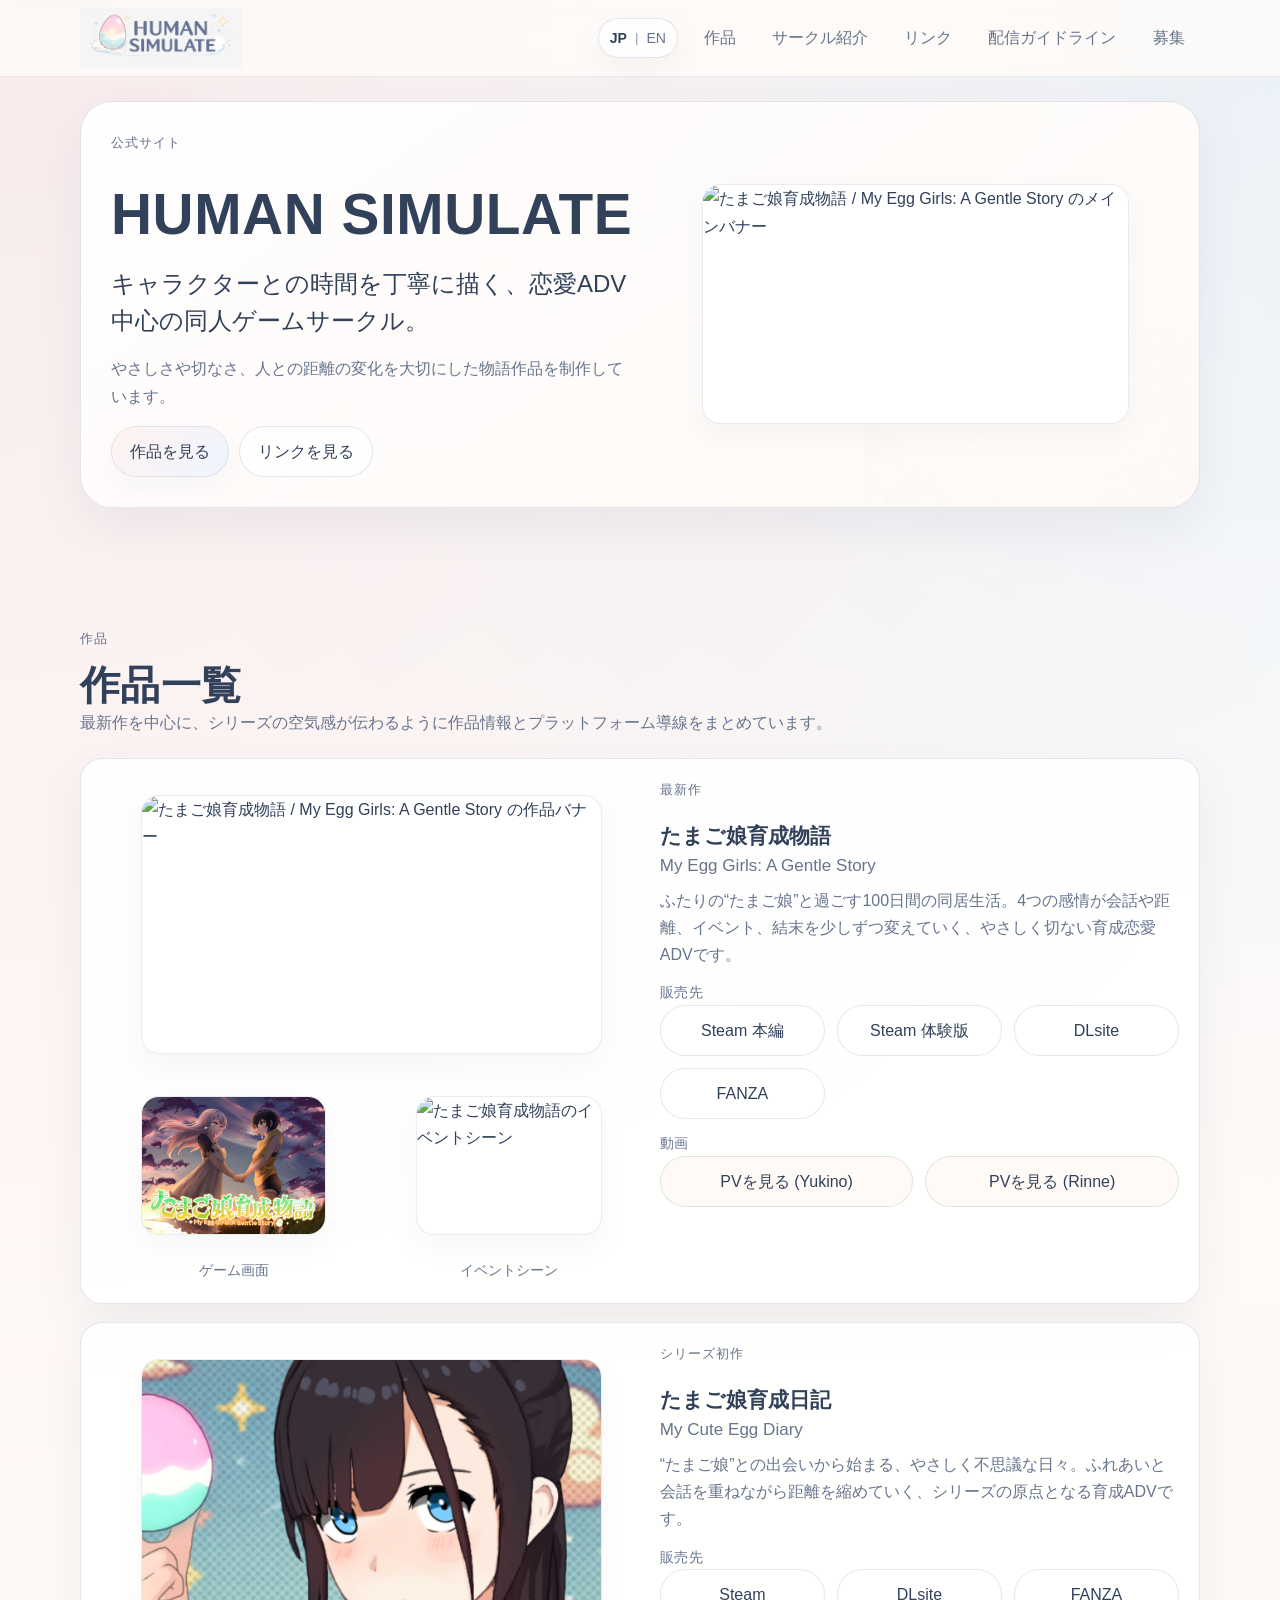
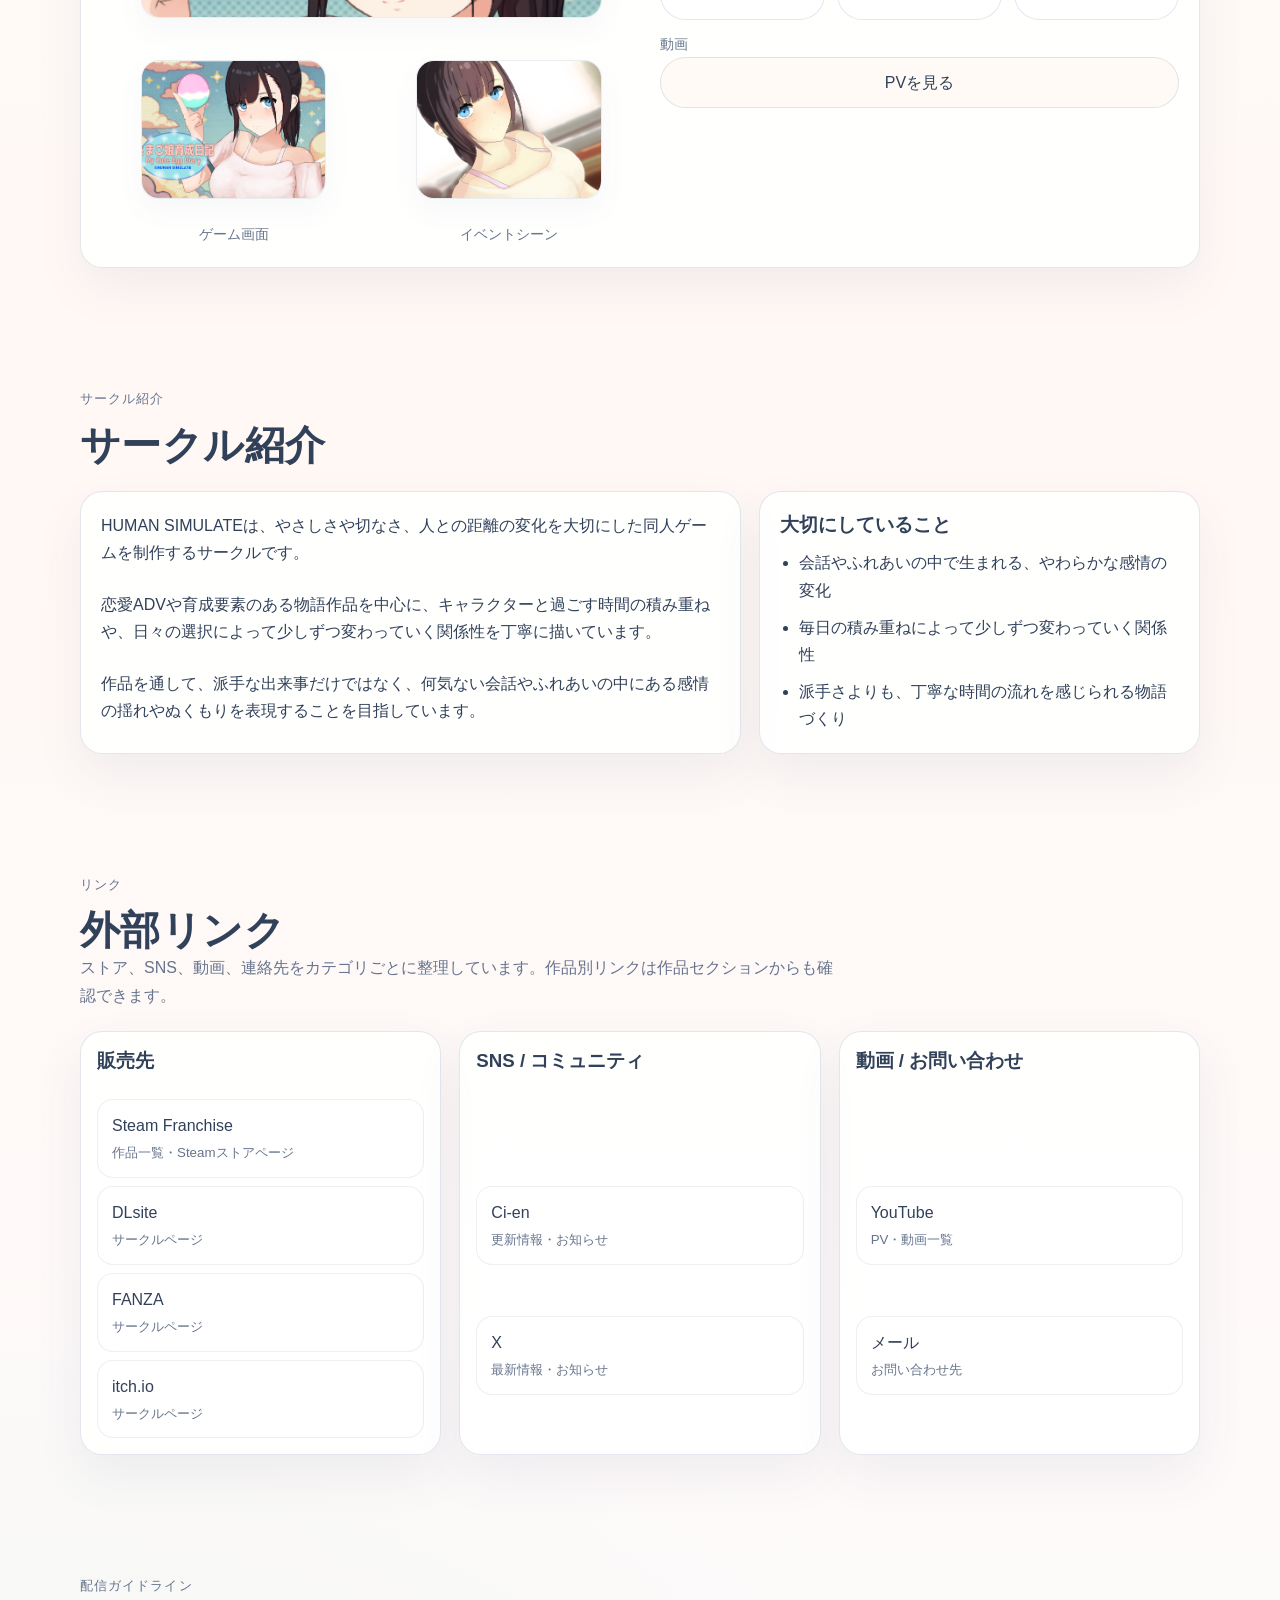
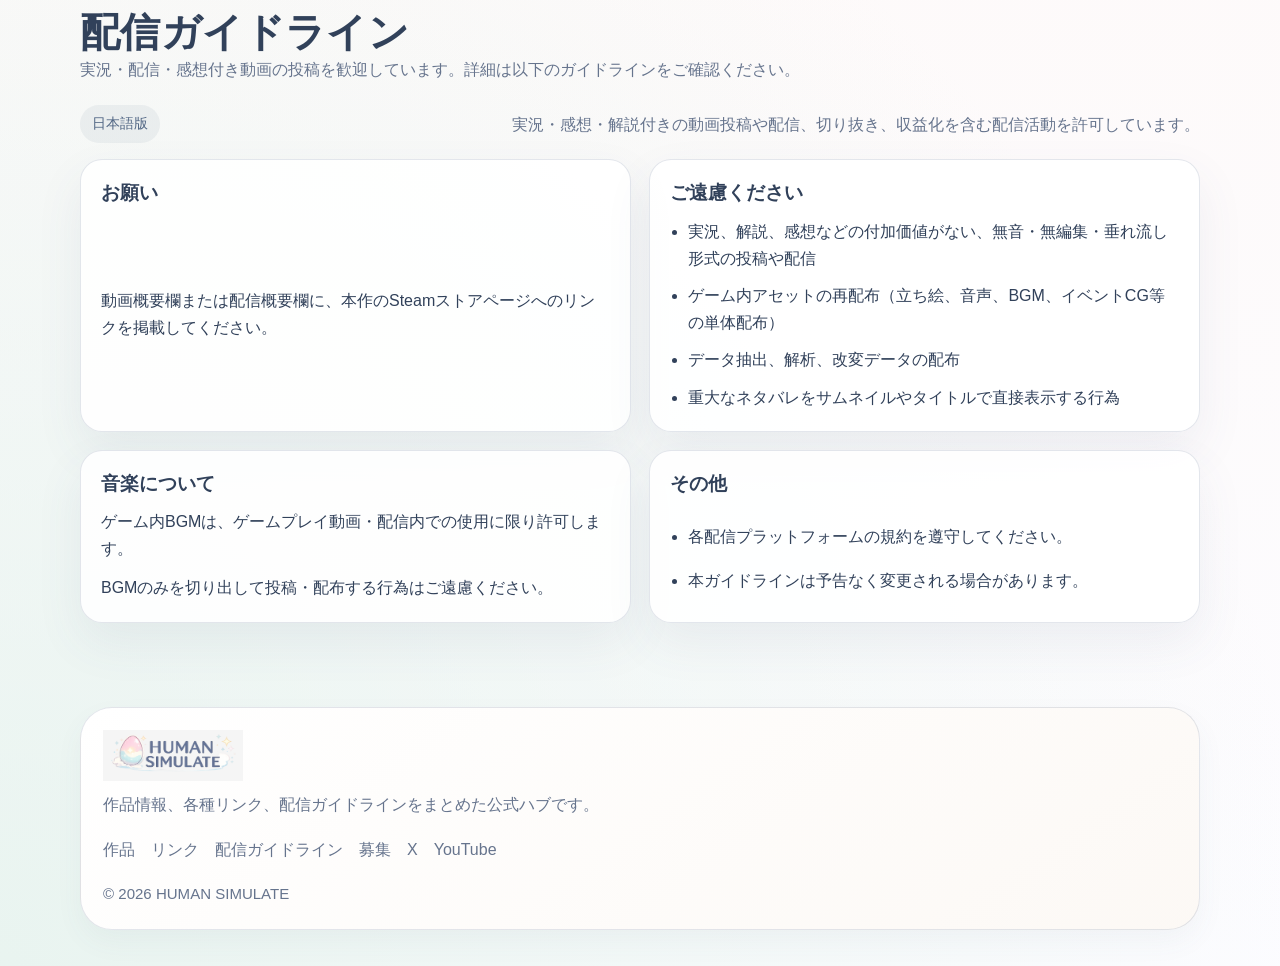
==== index.html @ eb625253 "Add files via upload" ====
<!DOCTYPE html>
<html lang="ja">
<head>
  <meta charset="utf-8">
  <meta name="viewport" content="width=device-width, initial-scale=1">
  <title>HUMAN SIMULATE | 恋愛ADV中心の同人ゲームサークル</title>
  <meta name="description" content="HUMAN SIMULATEの公式サイト。恋愛ADV中心の同人ゲーム作品、リンク集、サークル紹介、配信ガイドラインを掲載しています。">
  <meta name="theme-color" content="#fff8f4">
  <meta property="og:type" content="website">
  <meta property="og:locale" content="ja_JP">
  <meta property="og:site_name" content="HUMAN SIMULATE">
  <meta property="og:title" content="HUMAN SIMULATE | 恋愛ADV中心の同人ゲームサークル">
  <meta property="og:description" content="キャラクターとの時間を丁寧に描く、恋愛ADV中心の同人ゲームサークル。作品情報、リンク集、配信ガイドラインを掲載しています。">
  <meta property="og:image" content="assets/images/banner-egg-girls-story.png">
  <meta property="og:image:alt" content="HUMAN SIMULATEの代表作『たまご娘育成物語』のバナー画像">
  <meta name="twitter:card" content="summary_large_image">
  <meta name="twitter:title" content="HUMAN SIMULATE | 恋愛ADV中心の同人ゲームサークル">
  <meta name="twitter:description" content="やさしさや切なさ、人との距離の変化を大切にした物語作品を制作しています。">
  <meta name="twitter:image" content="assets/images/banner-egg-girls-story.png">
  <link rel="icon" type="image/png" href="assets/images/favicon.png">
  <link rel="apple-touch-icon" href="assets/images/favicon.png">
  <link rel="alternate" hreflang="ja" href="index.html">
  <link rel="alternate" hreflang="en" href="en/index.html">
  <link rel="stylesheet" href="style.css">
  <script src="script.js" defer></script>
</head>
<body class="page-home">
  <a class="skip-link" href="#main-content">本文へ移動</a>

  <header class="site-header" id="top">
    <div class="site-header__shell">
      <a class="brand" href="#top" aria-label="HUMAN SIMULATE ホーム">
        <img class="brand__logo" src="assets/images/circle-logo.png" alt="HUMAN SIMULATE" width="708" height="258">
      </a>

      <div class="site-header__utility">
        <div class="lang-switch" aria-label="言語切替">
          <a class="lang-switch__link" href="index.html" aria-current="page">JP</a>
          <span class="lang-switch__divider" aria-hidden="true">|</span>
          <a class="lang-switch__link" href="en/index.html" hreflang="en">EN</a>
        </div>

        <button
          class="menu-toggle"
          type="button"
          aria-expanded="false"
          aria-controls="primary-navigation"
          data-menu-toggle
        >
          <span class="menu-toggle__label">メニュー</span>
          <span class="menu-toggle__line" aria-hidden="true"></span>
          <span class="menu-toggle__line" aria-hidden="true"></span>
          <span class="menu-toggle__line" aria-hidden="true"></span>
        </button>

        <nav class="site-nav" id="primary-navigation" aria-label="主要ナビゲーション" data-nav>
          <a class="site-nav__link" href="#works">作品</a>
          <a class="site-nav__link" href="#about">サークル紹介</a>
          <a class="site-nav__link" href="#links">リンク</a>
          <a class="site-nav__link" href="#guidelines">配信ガイドライン</a>
          <a class="site-nav__link site-nav__link--cta" href="recruit.html">募集</a>
        </nav>
      </div>
    </div>
  </header>

  <main id="main-content">
    <section class="hero section">
      <div class="section__shell">
        <div class="hero__panel">
          <div class="hero__content">
            <p class="eyebrow">公式サイト</p>
            <h1 class="hero__title">HUMAN SIMULATE</h1>
            <p class="hero__copy">キャラクターとの時間を丁寧に描く、恋愛ADV中心の同人ゲームサークル。</p>
            <p class="hero__lead">やさしさや切なさ、人との距離の変化を大切にした物語作品を制作しています。</p>

            <div class="hero__actions">
              <a class="button button--primary" href="#works">作品を見る</a>
              <a class="button button--secondary" href="#links">リンクを見る</a>
            </div>
          </div>

          <div class="hero__media">
            <figure class="media-frame media-frame--hero">
              <img
                src="assets/images/banner-egg-girls-story.png"
                alt="たまご娘育成物語 / My Egg Girls: A Gentle Story のメインバナー"
                width="3840"
                height="1240"
              >
            </figure>
          </div>
        </div>
      </div>
    </section>

    <section class="section" id="works">
      <div class="section__shell">
        <div class="section__head">
          <p class="eyebrow">作品</p>
          <h2 class="section__title">作品一覧</h2>
          <p class="section__lead">最新作を中心に、シリーズの空気感が伝わるように作品情報とプラットフォーム導線をまとめています。</p>
        </div>

        <div class="works-grid">
          <article class="work-card card">
            <div class="work-card__gallery">
              <figure class="media-frame media-frame--wide">
                <img
                  src="assets/images/banner-egg-girls-story.png"
                  alt="たまご娘育成物語 / My Egg Girls: A Gentle Story の作品バナー"
                  width="3840"
                  height="1240"
                  loading="lazy"
                >
              </figure>

              <div class="work-card__thumbs">
                <div class="media-thumb">
                  <figure class="media-frame media-frame--thumb">
                    <img
                      src="assets/images/work-story-main.jpg"
                      alt="たまご娘育成物語のゲーム画面"
                      width="560"
                      height="420"
                      loading="lazy"
                    >
                  </figure>
                  <p class="media-thumb__label">ゲーム画面</p>
                </div>

                <div class="media-thumb">
                  <figure class="media-frame media-frame--thumb">
                    <img
                      src="assets/images/work-story-sub.jpg"
                      alt="たまご娘育成物語のイベントシーン"
                      width="560"
                      height="420"
                      loading="lazy"
                    >
                  </figure>
                  <p class="media-thumb__label">イベントシーン</p>
                </div>
              </div>
            </div>

            <div class="work-card__body">
              <div class="work-card__intro">
                <p class="eyebrow">最新作</p>
                <h3 class="work-card__title">
                  <span class="work-card__title-main">たまご娘育成物語</span>
                  <span class="work-card__title-sub">My Egg Girls: A Gentle Story</span>
                </h3>
                <p class="work-card__text">ふたりの“たまご娘”と過ごす100日間の同居生活。4つの感情が会話や距離、イベント、結末を少しずつ変えていく、やさしく切ない育成恋愛ADVです。</p>
              </div>

              <div class="work-card__links">
                <div>
                  <p class="work-card__label">販売先</p>
                  <div class="button-row">
                    <a class="button button--chip" href="https://store.steampowered.com/app/3847890/My_Egg_Girls_A_Gentle_Story/" target="_blank" rel="noopener noreferrer">Steam 本編</a>
                    <a class="button button--chip" href="https://store.steampowered.com/app/3920700/My_Egg_Girls_A_Gentle_Story_Demo/" target="_blank" rel="noopener noreferrer">Steam 体験版</a>
                    <a class="button button--chip" href="https://www.dlsite.com/maniax/work/=/product_id/RJ01461673.html" target="_blank" rel="noopener noreferrer">DLsite</a>
                    <a class="button button--chip" href="https://www.dmm.co.jp/dc/doujin/-/detail/=/cid=d_659039/" target="_blank" rel="noopener noreferrer">FANZA</a>
                  </div>
                </div>

                <div>
                  <p class="work-card__label">動画</p>
                  <div class="button-row">
                    <a class="button button--ghost" href="https://www.youtube.com/watch?v=Hh_ypK3mveU" target="_blank" rel="noopener noreferrer">PVを見る (Yukino)</a>
                    <a class="button button--ghost" href="https://www.youtube.com/watch?v=tNgfSmpYnr4" target="_blank" rel="noopener noreferrer">PVを見る (Rinne)</a>
                  </div>
                </div>
              </div>
            </div>
          </article>

          <article class="work-card card">
            <div class="work-card__gallery">
              <figure class="media-frame media-frame--wide">
                <img
                  src="assets/images/banner-egg-diary.png"
                  alt="たまご娘育成日記 / My Cute Egg Diary の作品バナー"
                  width="3840"
                  height="1240"
                  loading="lazy"
                >
              </figure>

              <div class="work-card__thumbs">
                <div class="media-thumb">
                  <figure class="media-frame media-frame--thumb">
                    <img
                      src="assets/images/work-diary-main.png"
                      alt="たまご娘育成日記のゲーム画面"
                      width="1110"
                      height="624"
                      loading="lazy"
                    >
                  </figure>
                  <p class="media-thumb__label">ゲーム画面</p>
                </div>

                <div class="media-thumb">
                  <figure class="media-frame media-frame--thumb">
                    <img
                      src="assets/images/work-diary-sub.png"
                      alt="たまご娘育成日記のイベントシーン"
                      width="1110"
                      height="624"
                      loading="lazy"
                    >
                  </figure>
                  <p class="media-thumb__label">イベントシーン</p>
                </div>
              </div>
            </div>

            <div class="work-card__body">
              <div class="work-card__intro">
                <p class="eyebrow">シリーズ初作</p>
                <h3 class="work-card__title">
                  <span class="work-card__title-main">たまご娘育成日記</span>
                  <span class="work-card__title-sub">My Cute Egg Diary</span>
                </h3>
                <p class="work-card__text">“たまご娘”との出会いから始まる、やさしく不思議な日々。ふれあいと会話を重ねながら距離を縮めていく、シリーズの原点となる育成ADVです。</p>
              </div>

              <div class="work-card__links">
                <div>
                  <p class="work-card__label">販売先</p>
                  <div class="button-row">
                    <a class="button button--chip" href="https://store.steampowered.com/app/3360250/My_Cute_Egg_Diary/" target="_blank" rel="noopener noreferrer">Steam</a>
                    <a class="button button--chip" href="https://www.dlsite.com/maniax/work/=/product_id/RJ01294400.html" target="_blank" rel="noopener noreferrer">DLsite</a>
                    <a class="button button--chip" href="https://www.dmm.co.jp/dc/doujin/-/detail/=/cid=d_477433/" target="_blank" rel="noopener noreferrer">FANZA</a>
                  </div>
                </div>

                <div>
                  <p class="work-card__label">動画</p>
                  <div class="button-row">
                    <a class="button button--ghost" href="https://www.youtube.com/watch?v=vgvioZlDPSc" target="_blank" rel="noopener noreferrer">PVを見る</a>
                  </div>
                </div>
              </div>
            </div>
          </article>
        </div>
      </div>
    </section>

    <section class="section" id="about">
      <div class="section__shell">
        <div class="section__head">
          <p class="eyebrow">サークル紹介</p>
          <h2 class="section__title">サークル紹介</h2>
        </div>

        <div class="about-layout">
          <article class="card prose-block">
            <p>HUMAN SIMULATEは、やさしさや切なさ、人との距離の変化を大切にした同人ゲームを制作するサークルです。</p>
            <p>恋愛ADVや育成要素のある物語作品を中心に、キャラクターと過ごす時間の積み重ねや、日々の選択によって少しずつ変わっていく関係性を丁寧に描いています。</p>
            <p>作品を通して、派手な出来事だけではなく、何気ない会話やふれあいの中にある感情の揺れやぬくもりを表現することを目指しています。</p>
          </article>

          <aside class="about-panel card" aria-label="大切にしていること">
            <h3 class="about-panel__title">大切にしていること</h3>
            <ul class="feature-list">
              <li>会話やふれあいの中で生まれる、やわらかな感情の変化</li>
              <li>毎日の積み重ねによって少しずつ変わっていく関係性</li>
              <li>派手さよりも、丁寧な時間の流れを感じられる物語づくり</li>
            </ul>
          </aside>
        </div>
      </div>
    </section>

    <section class="section" id="links">
      <div class="section__shell">
        <div class="section__head">
          <p class="eyebrow">リンク</p>
          <h2 class="section__title">外部リンク</h2>
          <p class="section__lead">ストア、SNS、動画、連絡先をカテゴリごとに整理しています。作品別リンクは作品セクションからも確認できます。</p>
        </div>

        <div class="link-grid">
          <section class="link-card card" aria-labelledby="links-store">
            <h3 class="link-card__title" id="links-store">販売先</h3>
            <ul class="link-list">
              <li>
                <a class="link-list__item" href="https://store.steampowered.com/franchise/HUMANSIMULATE" target="_blank" rel="noopener noreferrer">
                  <span>Steam Franchise</span>
                  <small>作品一覧・Steamストアページ</small>
                </a>
              </li>
              <li>
                <a class="link-list__item" href="https://www.dlsite.com/maniax/circle/profile/=/maker_id/RG01020512.html" target="_blank" rel="noopener noreferrer">
                  <span>DLsite</span>
                  <small>サークルページ</small>
                </a>
              </li>
              <li>
                <a class="link-list__item" href="https://www.dmm.co.jp/dc/doujin/-/list/=/article=maker/id=217066/" target="_blank" rel="noopener noreferrer">
                  <span>FANZA</span>
                  <small>サークルページ</small>
                </a>
              </li>
              <li>
                <a class="link-list__item" href="https://human-simulate.itch.io/" target="_blank" rel="noopener noreferrer">
                  <span>itch.io</span>
                  <small>サークルページ</small>
                </a>
              </li>
            </ul>
          </section>

          <section class="link-card card" aria-labelledby="links-social">
            <h3 class="link-card__title" id="links-social">SNS / コミュニティ</h3>
            <ul class="link-list">
              <li>
                <a class="link-list__item" href="https://ci-en.dlsite.com/creator/24900" target="_blank" rel="noopener noreferrer">
                  <span>Ci-en</span>
                  <small>更新情報・お知らせ</small>
                </a>
              </li>
              <li>
                <a class="link-list__item" href="https://x.com/HUMANSIM_Offici" target="_blank" rel="noopener noreferrer">
                  <span>X</span>
                  <small>最新情報・お知らせ</small>
                </a>
              </li>
            </ul>
          </section>

          <section class="link-card card" aria-labelledby="links-movie">
            <h3 class="link-card__title" id="links-movie">動画 / お問い合わせ</h3>
            <ul class="link-list">
              <li>
                <a class="link-list__item" href="https://www.youtube.com/@HumanSimulate" target="_blank" rel="noopener noreferrer">
                  <span>YouTube</span>
                  <small>PV・動画一覧</small>
                </a>
              </li>
              <li>
                <a class="link-list__item" href="mailto:gamecreate1190@gmail.com">
                  <span>メール</span>
                  <small>お問い合わせ先</small>
                </a>
              </li>
            </ul>
          </section>
        </div>
      </div>
    </section>

    <section class="section" id="guidelines">
      <div class="section__shell">
        <div class="section__head">
          <p class="eyebrow">配信ガイドライン</p>
          <h2 class="section__title">配信ガイドライン</h2>
          <p class="section__lead">実況・配信・感想付き動画の投稿を歓迎しています。詳細は以下のガイドラインをご確認ください。</p>
        </div>

        <div class="guidelines-block">
          <div class="guidelines-block__meta">
            <span class="lang-badge">日本語版</span>
            <p class="guidelines-block__note">実況・感想・解説付きの動画投稿や配信、切り抜き、収益化を含む配信活動を許可しています。</p>
          </div>

          <div class="guideline-grid">
            <article class="guideline-card card">
              <h3 class="guideline-card__title">お願い</h3>
              <p>動画概要欄または配信概要欄に、本作のSteamストアページへのリンクを掲載してください。</p>
            </article>

            <article class="guideline-card card">
              <h3 class="guideline-card__title">ご遠慮ください</h3>
              <ul class="guideline-list">
                <li>実況、解説、感想などの付加価値がない、無音・無編集・垂れ流し形式の投稿や配信</li>
                <li>ゲーム内アセットの再配布（立ち絵、音声、BGM、イベントCG等の単体配布）</li>
                <li>データ抽出、解析、改変データの配布</li>
                <li>重大なネタバレをサムネイルやタイトルで直接表示する行為</li>
              </ul>
            </article>

            <article class="guideline-card card">
              <h3 class="guideline-card__title">音楽について</h3>
              <p>ゲーム内BGMは、ゲームプレイ動画・配信内での使用に限り許可します。</p>
              <p>BGMのみを切り出して投稿・配布する行為はご遠慮ください。</p>
            </article>

            <article class="guideline-card card">
              <h3 class="guideline-card__title">その他</h3>
              <ul class="guideline-list">
                <li>各配信プラットフォームの規約を遵守してください。</li>
                <li>本ガイドラインは予告なく変更される場合があります。</li>
              </ul>
            </article>
          </div>
        </div>
      </div>
    </section>
  </main>

  <footer class="site-footer">
    <div class="site-footer__shell">
      <div class="site-footer__brand">
        <a class="brand brand--footer" href="#top" aria-label="HUMAN SIMULATE ホーム">
          <img class="brand__logo brand__logo--footer" src="assets/images/circle-logo.png" alt="HUMAN SIMULATE" width="708" height="258" loading="lazy">
        </a>
        <p class="site-footer__text">作品情報、各種リンク、配信ガイドラインをまとめた公式ハブです。</p>
      </div>

      <nav class="site-footer__nav" aria-label="フッターナビゲーション">
        <a href="#works">作品</a>
        <a href="#links">リンク</a>
        <a href="#guidelines">配信ガイドライン</a>
        <a href="recruit.html">募集</a>
        <a href="https://x.com/HUMANSIM_Offici" target="_blank" rel="noopener noreferrer">X</a>
        <a href="https://www.youtube.com/@HumanSimulate" target="_blank" rel="noopener noreferrer">YouTube</a>
      </nav>

      <p class="site-footer__copy">&copy; <span data-current-year>2026</span> HUMAN SIMULATE</p>
    </div>
  </footer>
</body>
</html>
---- style.css ----
:root {
  --font-sans: "Yu Gothic", "Hiragino Sans", "BIZ UDPGothic", "Noto Sans JP", sans-serif;
  --bg: #fffdfb;
  --surface: rgba(255, 255, 255, 0.88);
  --surface-strong: #ffffff;
  --text: #31415a;
  --muted: #66748d;
  --line: rgba(84, 103, 135, 0.16);
  --line-strong: rgba(84, 103, 135, 0.24);
  --shadow: 0 20px 48px rgba(74, 92, 123, 0.08);
  --shadow-soft: 0 12px 28px rgba(74, 92, 123, 0.05);
  --accent: #516684;
  --radius-lg: 32px;
  --radius-md: 22px;
  --radius-sm: 16px;
  --container: min(1120px, calc(100% - 32px));
  --header-height: 76px;
}

*,
*::before,
*::after {
  box-sizing: border-box;
}

html {
  scroll-behavior: smooth;
  scroll-padding-top: calc(var(--header-height) + 24px);
}

body {
  margin: 0;
  min-width: 320px;
  font-family: var(--font-sans);
  color: var(--text);
  line-height: 1.7;
  background:
    radial-gradient(circle at top left, rgba(246, 231, 233, 0.82), transparent 34%),
    radial-gradient(circle at right top, rgba(230, 241, 250, 0.85), transparent 28%),
    radial-gradient(circle at left bottom, rgba(228, 242, 236, 0.8), transparent 30%),
    linear-gradient(180deg, #fffdfa 0%, #fff8f5 52%, #fcfcff 100%);
  text-rendering: optimizeLegibility;
}

img {
  display: block;
  max-width: 100%;
  height: auto;
}

a {
  color: inherit;
  text-decoration: none;
}

button,
input,
textarea,
select {
  font: inherit;
}

button {
  cursor: pointer;
}

:focus-visible {
  outline: 3px solid rgba(81, 102, 132, 0.28);
  outline-offset: 3px;
}

.skip-link {
  position: absolute;
  top: 12px;
  left: 12px;
  z-index: 100;
  padding: 10px 14px;
  border-radius: 999px;
  background: var(--surface-strong);
  border: 1px solid var(--line-strong);
  box-shadow: var(--shadow-soft);
  transform: translateY(-160%);
  transition: transform 0.2s ease;
}

.skip-link:focus {
  transform: translateY(0);
}

.site-header {
  position: sticky;
  top: 0;
  z-index: 20;
  border-bottom: 1px solid rgba(84, 103, 135, 0.1);
  background: rgba(255, 252, 248, 0.82);
  backdrop-filter: blur(18px);
}

.site-header__shell,
.section__shell,
.site-footer__shell {
  width: var(--container);
  margin: 0 auto;
}

.site-header__shell {
  min-height: var(--header-height);
  position: relative;
  display: flex;
  align-items: center;
  justify-content: space-between;
  gap: 18px;
}

.brand {
  display: inline-flex;
  align-items: center;
  min-width: 0;
}

.brand__logo {
  width: min(162px, 44vw);
  height: auto;
}

.site-header__utility {
  display: flex;
  align-items: center;
  gap: 12px;
  margin-left: auto;
}

.lang-switch {
  display: inline-flex;
  align-items: center;
  gap: 8px;
  padding: 8px 11px;
  border: 1px solid var(--line);
  border-radius: 999px;
  background: rgba(255, 255, 255, 0.72);
  box-shadow: var(--shadow-soft);
}

.lang-switch__link {
  color: var(--muted);
  font-size: 0.88rem;
  line-height: 1;
}

.lang-switch__link[aria-current="page"] {
  color: var(--text);
  font-weight: 700;
}

.lang-switch__divider {
  color: rgba(102, 116, 141, 0.72);
  font-size: 0.84rem;
}

.site-nav {
  display: flex;
  align-items: center;
  gap: 8px;
}

.site-nav__link {
  padding: 10px 14px;
  border-radius: 999px;
  color: var(--muted);
  transition:
    background-color 0.2s ease,
    color 0.2s ease;
}

.site-nav__link:hover,
.site-nav__link[aria-current="page"] {
  color: var(--text);
  background: rgba(255, 255, 255, 0.72);
}

.site-nav__link--cta {
  border: 1px solid transparent;
  background: transparent;
}

.menu-toggle {
  display: none;
  align-items: center;
  justify-content: center;
  gap: 4px;
  width: 48px;
  height: 48px;
  padding: 0;
  border: 1px solid var(--line);
  border-radius: 16px;
  background: rgba(255, 255, 255, 0.82);
  box-shadow: var(--shadow-soft);
}

.menu-toggle__label {
  position: absolute;
  width: 1px;
  height: 1px;
  overflow: hidden;
  clip: rect(0 0 0 0);
}

.menu-toggle__line {
  width: 18px;
  height: 2px;
  border-radius: 999px;
  background: var(--accent);
}

.section {
  position: relative;
  padding: 60px 0;
}

.section[id] {
  scroll-margin-top: calc(var(--header-height) + 28px);
}

.section__head {
  max-width: 760px;
  margin-bottom: 22px;
}

.eyebrow {
  margin: 0 0 10px;
  color: var(--muted);
  font-size: 0.84rem;
  letter-spacing: 0.08em;
  text-transform: uppercase;
}

.section__title,
.hero__title,
.page-hero__title {
  margin: 0;
  line-height: 1.2;
  letter-spacing: 0.01em;
}

.section__title {
  font-size: clamp(1.9rem, 4vw, 2.5rem);
}

.hero__title,
.page-hero__title {
  font-size: clamp(2.1rem, 7vw, 3.55rem);
}

.section__lead,
.hero__lead,
.page-hero__lead,
.page-hero__subtext {
  margin: 0;
  color: var(--muted);
}

.card {
  position: relative;
  border: 1px solid var(--line);
  border-radius: var(--radius-md);
  background: var(--surface);
  box-shadow: var(--shadow);
}

.hero {
  padding-top: 24px;
}

.hero__panel,
.page-hero__panel {
  position: relative;
  display: grid;
  gap: 24px;
  padding: 24px;
  overflow: hidden;
  border: 1px solid var(--line);
  border-radius: var(--radius-lg);
  background:
    linear-gradient(145deg, rgba(255, 255, 255, 0.92), rgba(255, 250, 246, 0.92)),
    linear-gradient(135deg, rgba(246, 231, 233, 0.2), rgba(230, 241, 250, 0.16));
  box-shadow: var(--shadow);
}

.hero__panel::before,
.page-hero__panel::before {
  content: "";
  position: absolute;
  inset: auto -4% -18% auto;
  width: min(46vw, 380px);
  aspect-ratio: 3 / 2;
  background: url("assets/images/bg-decoration.png") center / cover no-repeat;
  opacity: 0.08;
  pointer-events: none;
}

.page-home .hero__panel::before,
.page-recruit .page-hero__panel::before {
  background-image: url("assets/images/bg-decoration.png");
}

.hero__content,
.page-hero__copy {
  position: relative;
  z-index: 1;
  display: grid;
  gap: 16px;
}

.hero__copy {
  margin: 0;
  font-size: clamp(1.08rem, 3.6vw, 1.5rem);
  line-height: 1.55;
}

.hero__actions {
  display: flex;
  flex-wrap: wrap;
  gap: 10px;
}

.button {
  display: inline-flex;
  align-items: center;
  justify-content: center;
  min-height: 46px;
  padding: 11px 18px;
  border-radius: 999px;
  border: 1px solid transparent;
  text-align: center;
  transition:
    transform 0.2s ease,
    background-color 0.2s ease,
    border-color 0.2s ease,
    color 0.2s ease;
}

.button:hover {
  transform: translateY(-1px);
}

.button--primary {
  background: linear-gradient(135deg, #fff2ef, #eef5ff);
  border-color: rgba(81, 102, 132, 0.12);
  color: var(--text);
  box-shadow: var(--shadow-soft);
}

.button--secondary,
.button--chip,
.button--ghost {
  border-color: var(--line);
  background: rgba(255, 255, 255, 0.78);
  color: var(--text);
}

.button--ghost {
  background: rgba(255, 249, 244, 0.84);
}

.hero__media {
  position: relative;
  z-index: 1;
}

.media-frame {
  overflow: hidden;
  border-radius: calc(var(--radius-md) - 4px);
  background: var(--surface-strong);
  border: 1px solid rgba(84, 103, 135, 0.12);
  box-shadow: var(--shadow-soft);
}

.media-frame img {
  width: 100%;
  height: 100%;
  object-fit: cover;
}

.media-frame--hero,
.media-frame--wide {
  aspect-ratio: 16 / 9;
}

.media-frame--thumb {
  aspect-ratio: 4 / 3;
}

.status-card,
.link-card,
.guideline-card,
.recruit-card,
.about-panel {
  display: grid;
  gap: 12px;
}

.status-card,
.work-card,
.link-card,
.guideline-card,
.recruit-card,
.prose-block,
.about-panel {
  padding: 20px;
}

.status-card__label {
  margin: 0 0 8px;
  color: var(--muted);
  font-size: 0.84rem;
  text-transform: uppercase;
  letter-spacing: 0.08em;
}

.status-card__title {
  margin: 0 0 8px;
  font-size: 1.16rem;
  line-height: 1.45;
}

.status-card__text {
  margin: 0;
  color: var(--muted);
}

.lang-badge {
  display: inline-flex;
  align-items: center;
  padding: 7px 12px;
  border-radius: 999px;
  background: rgba(81, 102, 132, 0.08);
  color: var(--accent);
  font-size: 0.88rem;
}

.works-grid,
.link-grid,
.guideline-grid,
.recruit-grid {
  display: grid;
  gap: 18px;
}

.work-card {
  display: grid;
  gap: 18px;
}

.work-card__gallery {
  display: grid;
  gap: 10px;
}

.work-card__thumbs {
  display: grid;
  gap: 10px;
  grid-template-columns: repeat(2, minmax(0, 1fr));
}

.media-thumb {
  display: grid;
  gap: 8px;
}

.media-thumb__label {
  margin: 0;
  color: var(--muted);
  font-size: 0.88rem;
  text-align: center;
}

.work-card__body,
.work-card__links,
.button-row {
  display: grid;
  gap: 12px;
}

.work-card__intro {
  display: grid;
  gap: 10px;
}

.work-card__title,
.link-card__title,
.guideline-card__title,
.about-panel__title,
.recruit-card__title {
  margin: 0;
  line-height: 1.35;
}

.work-card__title {
  display: grid;
  gap: 4px;
  font-size: 1.3rem;
}

.work-card__title-main {
  display: block;
}

.work-card__title-sub {
  display: block;
  color: var(--muted);
  font-size: 0.82em;
  font-weight: 500;
}

.work-card__text,
.work-card__label,
.guidelines-block__note,
.link-list__item small,
.site-footer__text {
  margin: 0;
  color: var(--muted);
}

.work-card__label {
  font-size: 0.9rem;
  letter-spacing: 0.04em;
  text-transform: uppercase;
}

.button-row {
  grid-template-columns: repeat(auto-fit, minmax(160px, 1fr));
}

.about-layout {
  display: grid;
  gap: 18px;
}

.prose-block,
.guidelines-block {
  display: grid;
  gap: 16px;
}

.prose-block p,
.guideline-card p,
.recruit-card p {
  margin: 0;
}

.feature-list,
.guideline-list {
  margin: 0;
  padding-left: 1.15rem;
}

.feature-list {
  display: grid;
  gap: 10px;
}

.link-card {
  padding: 16px;
}

.link-list {
  display: grid;
  gap: 8px;
  margin: 14px 0 0;
  padding: 0;
  list-style: none;
}

.link-list__item {
  display: grid;
  gap: 3px;
  padding: 12px 14px;
  border: 1px solid rgba(84, 103, 135, 0.1);
  border-radius: var(--radius-sm);
  background: var(--surface-strong);
  transition:
    border-color 0.2s ease,
    transform 0.2s ease;
}

.link-list__item:hover {
  transform: translateY(-1px);
  border-color: var(--line-strong);
}

.guidelines-block__meta {
  display: flex;
  flex-wrap: wrap;
  align-items: center;
  justify-content: space-between;
  gap: 10px;
}

.guideline-list {
  display: grid;
  gap: 10px;
}

.status-card {
  background:
    linear-gradient(145deg, rgba(255, 255, 255, 0.95), rgba(246, 250, 255, 0.92)),
    rgba(255, 255, 255, 0.9);
}

.site-footer {
  padding: 24px 0 36px;
}

.site-footer__shell {
  display: grid;
  gap: 18px;
  padding: 22px;
  border: 1px solid var(--line);
  border-radius: var(--radius-lg);
  background:
    linear-gradient(145deg, rgba(255, 255, 255, 0.9), rgba(252, 248, 244, 0.9)),
    rgba(255, 255, 255, 0.82);
  box-shadow: var(--shadow-soft);
}

.brand__logo--footer {
  width: min(140px, 38vw);
}

.site-footer__brand {
  display: grid;
  gap: 10px;
}

.site-footer__nav {
  display: flex;
  flex-wrap: wrap;
  gap: 10px 16px;
}

.site-footer__nav a {
  color: var(--muted);
}

.site-footer__copy {
  margin: 0;
  color: var(--muted);
  font-size: 0.94rem;
}

@media (min-width: 760px) {
  .hero__panel,
  .page-hero__panel {
    grid-template-columns: minmax(0, 1.02fr) minmax(320px, 0.98fr);
    align-items: center;
    padding: 30px;
  }

  .work-card {
    grid-template-columns: minmax(0, 1fr) minmax(0, 0.96fr);
    align-items: start;
  }

  .about-layout {
    grid-template-columns: minmax(0, 1.2fr) minmax(280px, 0.8fr);
  }

  .link-grid {
    grid-template-columns: repeat(3, minmax(0, 1fr));
  }

  .guideline-grid {
    grid-template-columns: repeat(2, minmax(0, 1fr));
  }

  .recruit-grid {
    grid-template-columns: repeat(3, minmax(0, 1fr));
  }
}

@media (max-width: 780px) {
  .site-header__utility {
    gap: 10px;
  }

  .lang-switch {
    padding: 8px 10px;
  }

  .menu-toggle {
    display: inline-flex;
    flex-direction: column;
  }

  .site-nav {
    position: absolute;
    top: calc(100% + 10px);
    right: 16px;
    left: 16px;
    display: none;
    padding: 12px;
    border: 1px solid var(--line);
    border-radius: 24px;
    background: rgba(255, 253, 249, 0.96);
    box-shadow: var(--shadow);
  }

  .site-nav.is-open {
    display: grid;
  }

  .site-nav__link,
  .site-nav__link--cta {
    width: 100%;
  }

  .site-nav__link--cta {
    justify-content: center;
  }

  .is-menu-open {
    overflow: hidden;
  }
}

@media (prefers-reduced-motion: reduce) {
  html {
    scroll-behavior: auto;
  }

  *,
  *::before,
  *::after {
    animation-duration: 0.01ms !important;
    animation-iteration-count: 1 !important;
    transition-duration: 0.01ms !important;
    scroll-behavior: auto !important;
  }
}
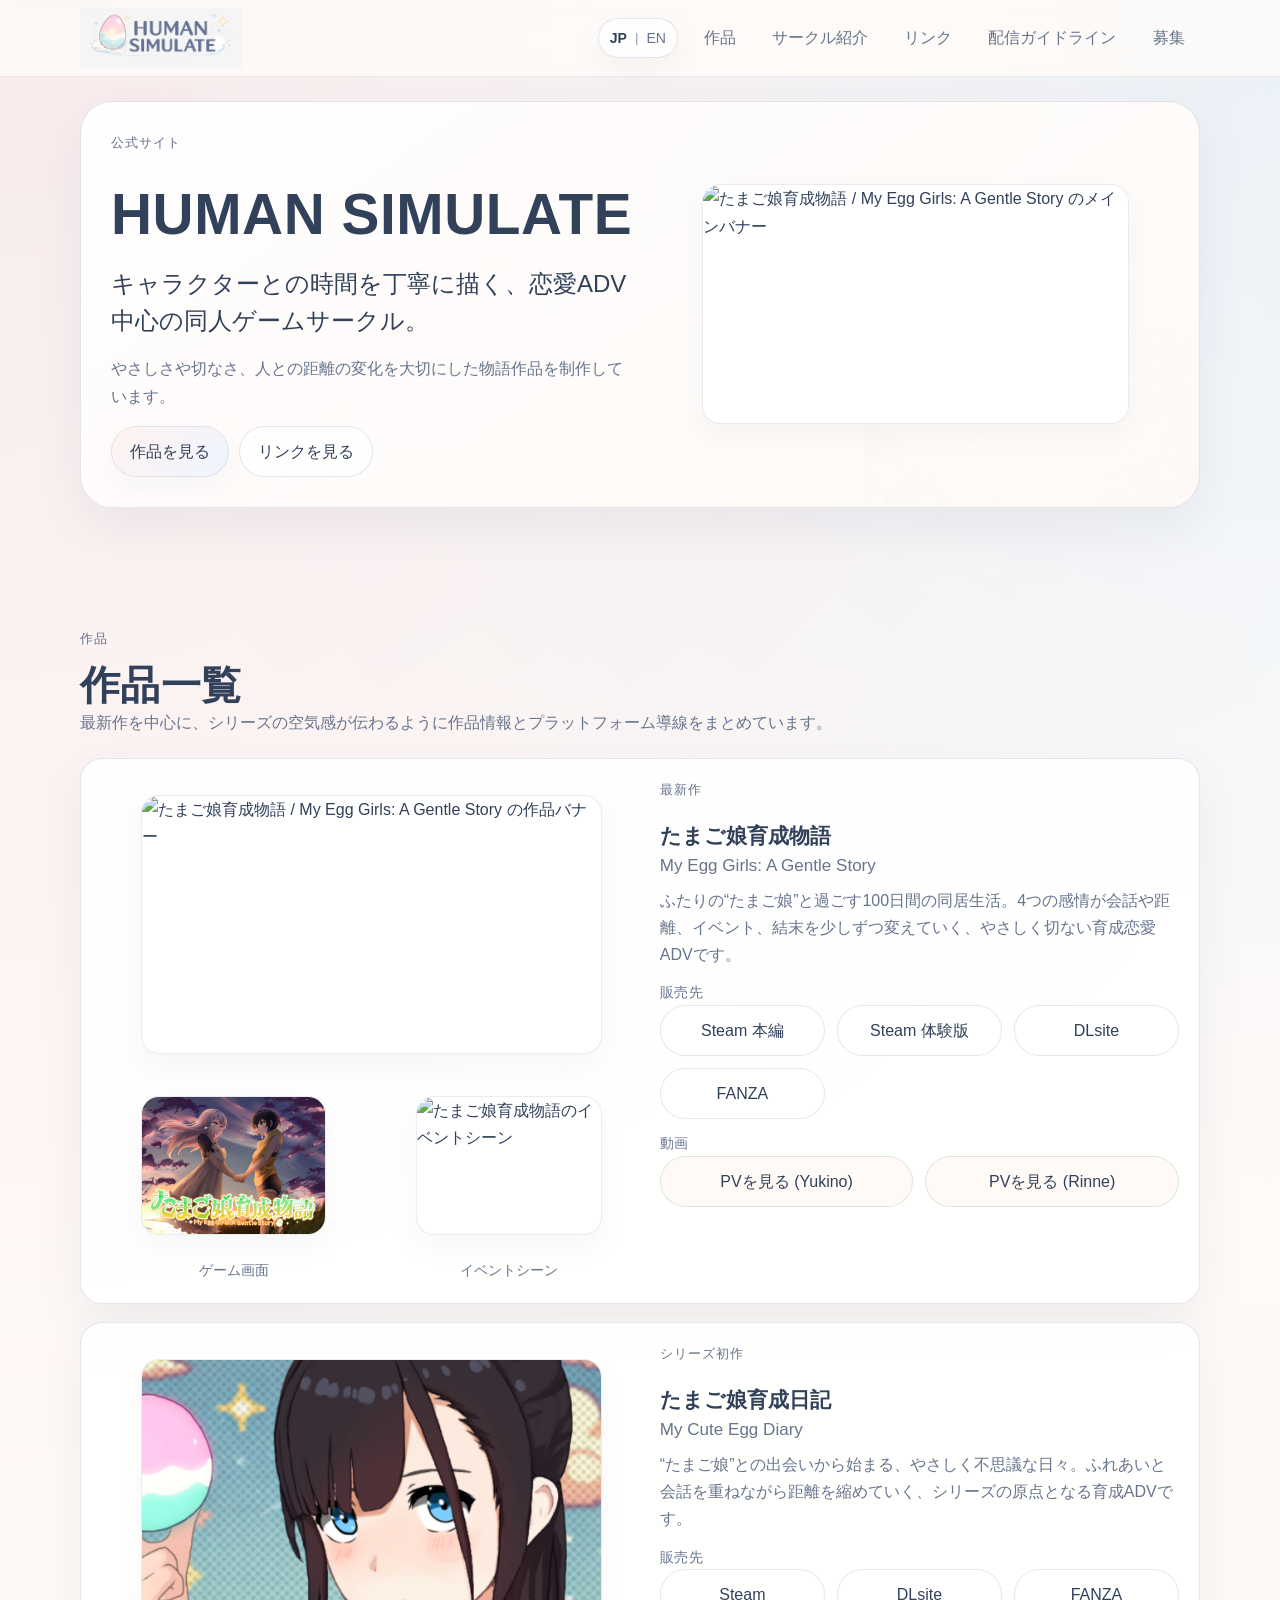
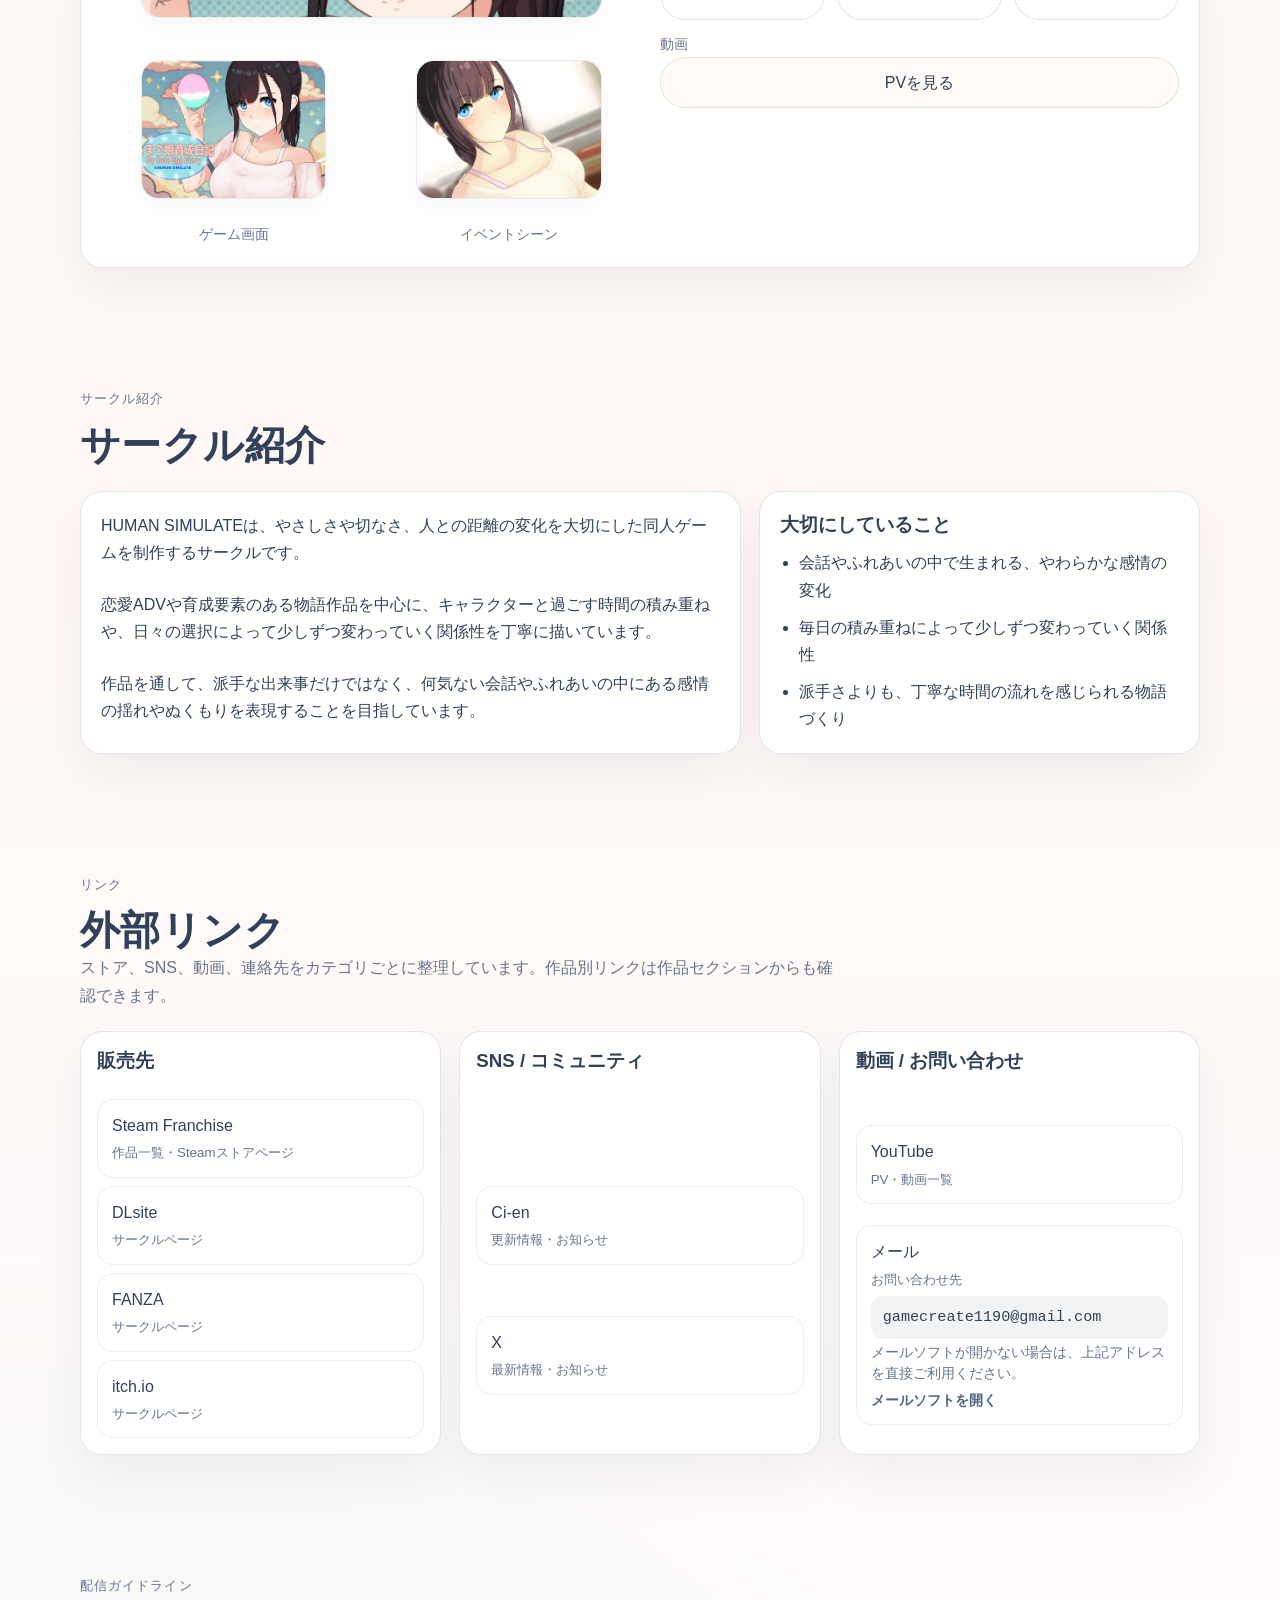
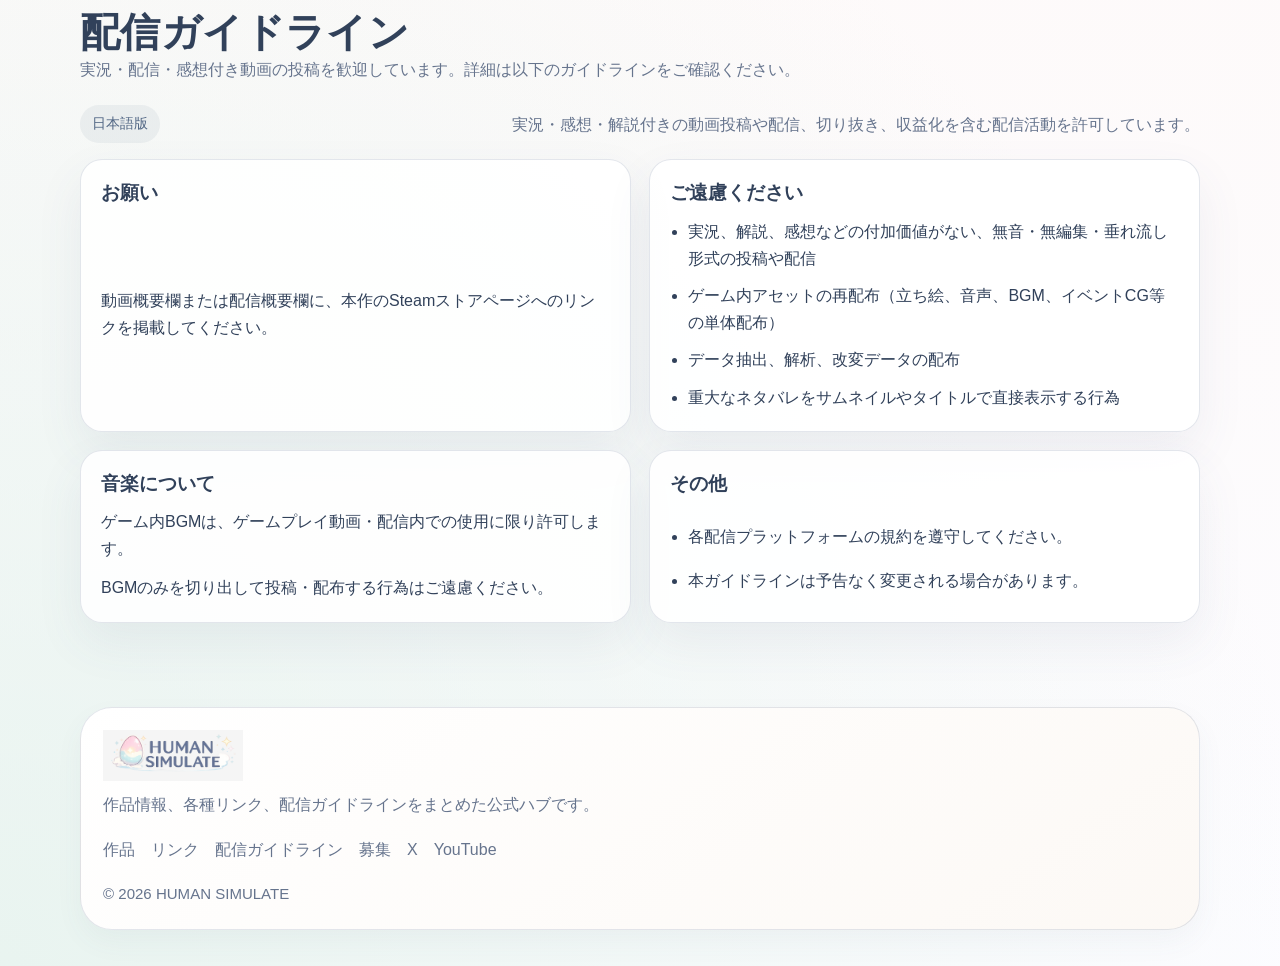
==== commit fc6c8a67: "Add files via upload" ====
--- a/index.html
+++ b/index.html
@@ -343,10 +343,13 @@
                 </a>
               </li>
               <li>
-                <a class="link-list__item" href="mailto:gamecreate1190@gmail.com">
+                <div class="link-list__item link-list__item--static">
                   <span>メール</span>
                   <small>お問い合わせ先</small>
-                </a>
+                  <p class="link-list__address">gamecreate1190@gmail.com</p>
+                  <p class="link-list__help">メールソフトが開かない場合は、上記アドレスを直接ご利用ください。</p>
+                  <a class="link-list__action" href="mailto:gamecreate1190@gmail.com">メールソフトを開く</a>
+                </div>
               </li>
             </ul>
           </section>
--- a/style.css
+++ b/style.css
@@ -588,6 +588,39 @@
   border-color: var(--line-strong);
 }
 
+.link-list__item--static:hover {
+  transform: none;
+}
+
+.link-list__address {
+  margin: 2px 0 0;
+  padding: 10px 12px;
+  border-radius: 12px;
+  background: rgba(81, 102, 132, 0.08);
+  color: var(--text);
+  font-family: ui-monospace, SFMono-Regular, Menlo, Consolas, monospace;
+  font-size: 0.95rem;
+  line-height: 1.5;
+  word-break: break-all;
+}
+
+.link-list__help {
+  margin: 0;
+  color: var(--muted);
+  font-size: 0.86rem;
+  line-height: 1.55;
+}
+
+.link-list__action {
+  color: var(--accent);
+  font-size: 0.9rem;
+  font-weight: 600;
+}
+
+.link-list__action:hover {
+  text-decoration: underline;
+}
+
 .guidelines-block__meta {
   display: flex;
   flex-wrap: wrap;
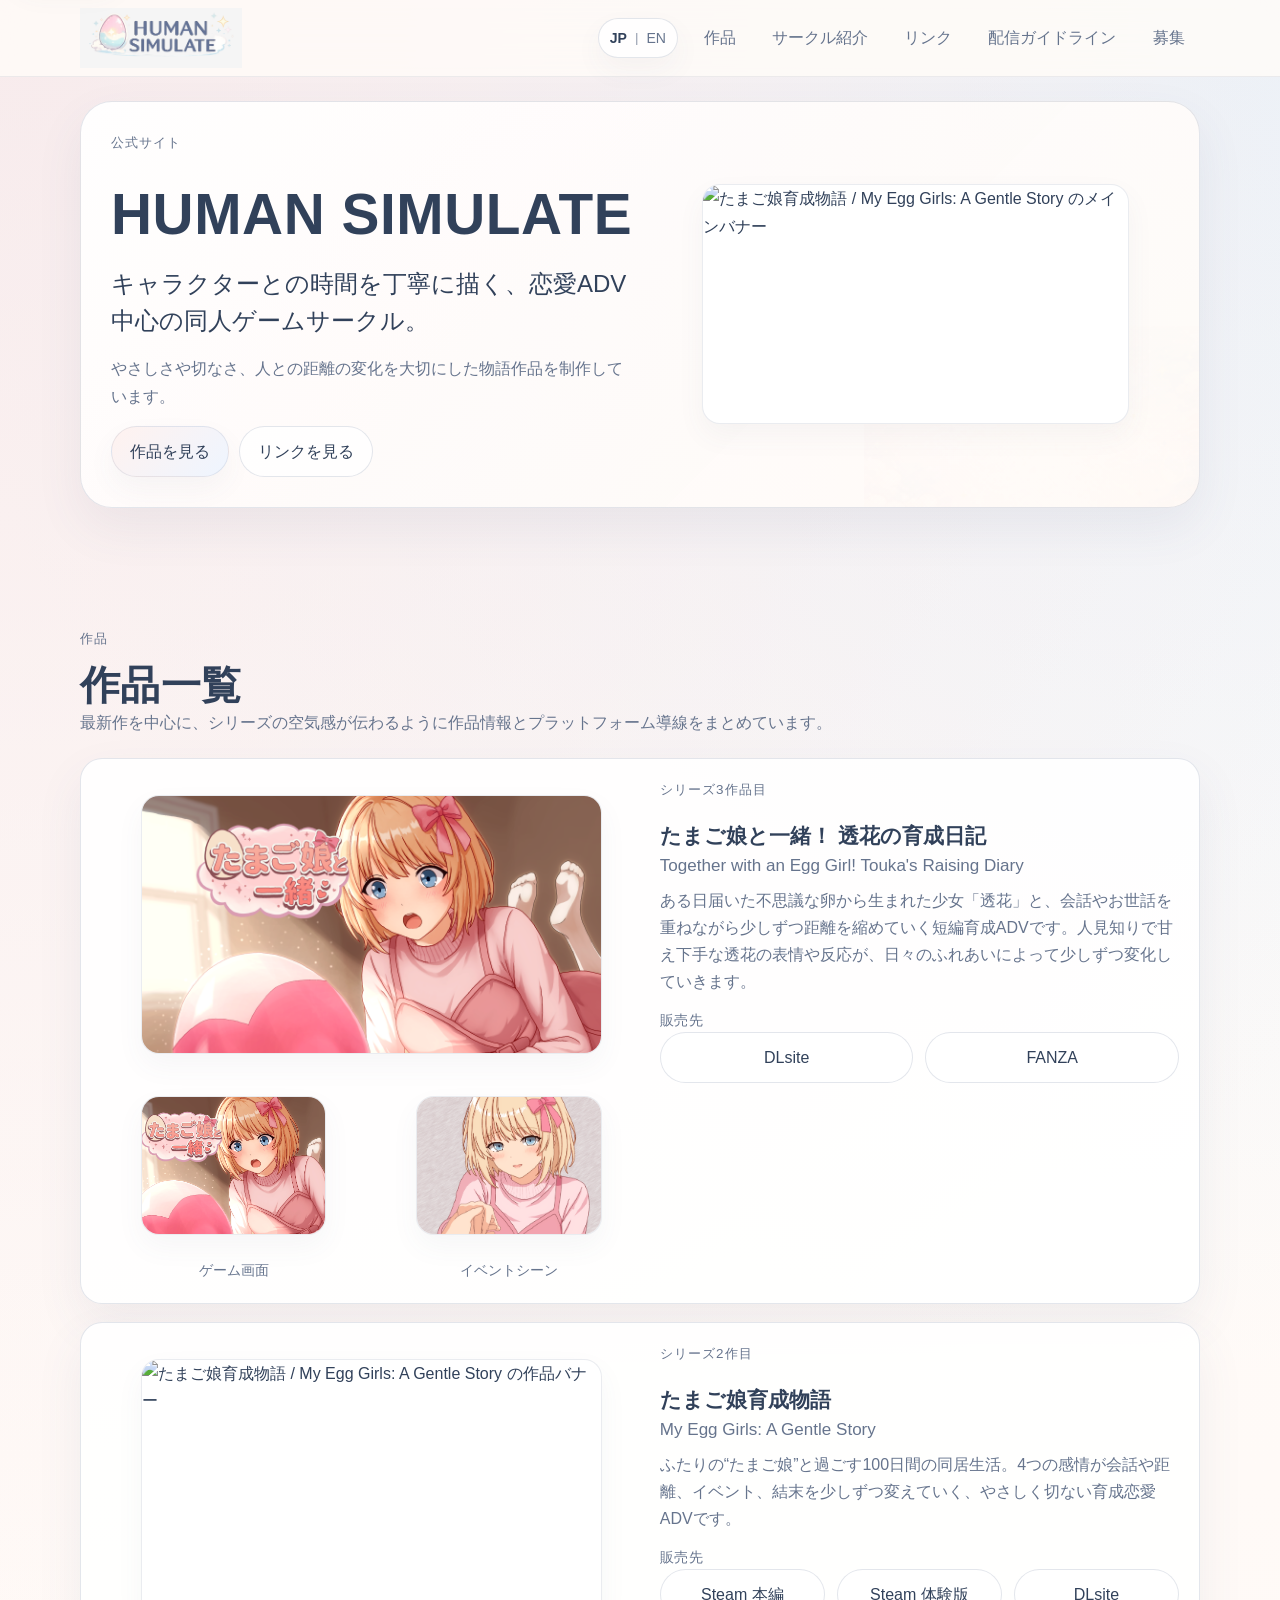
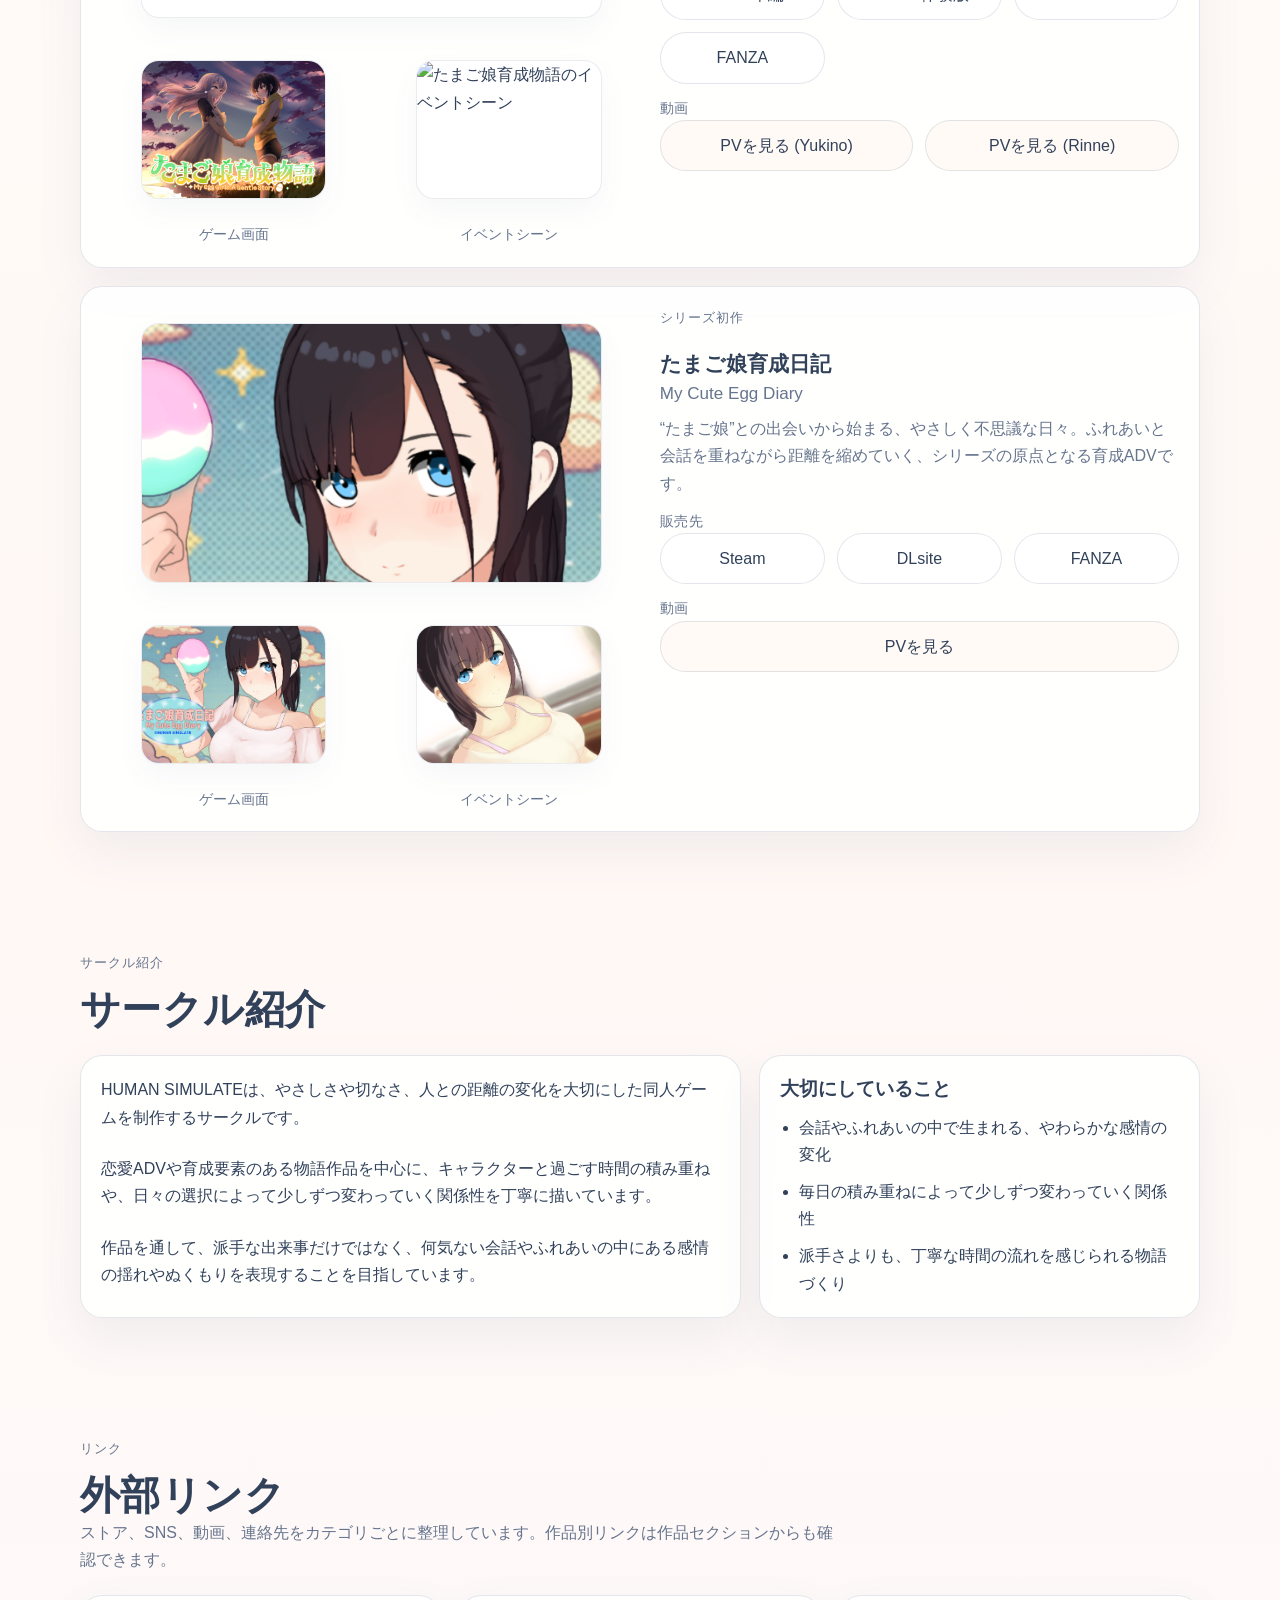
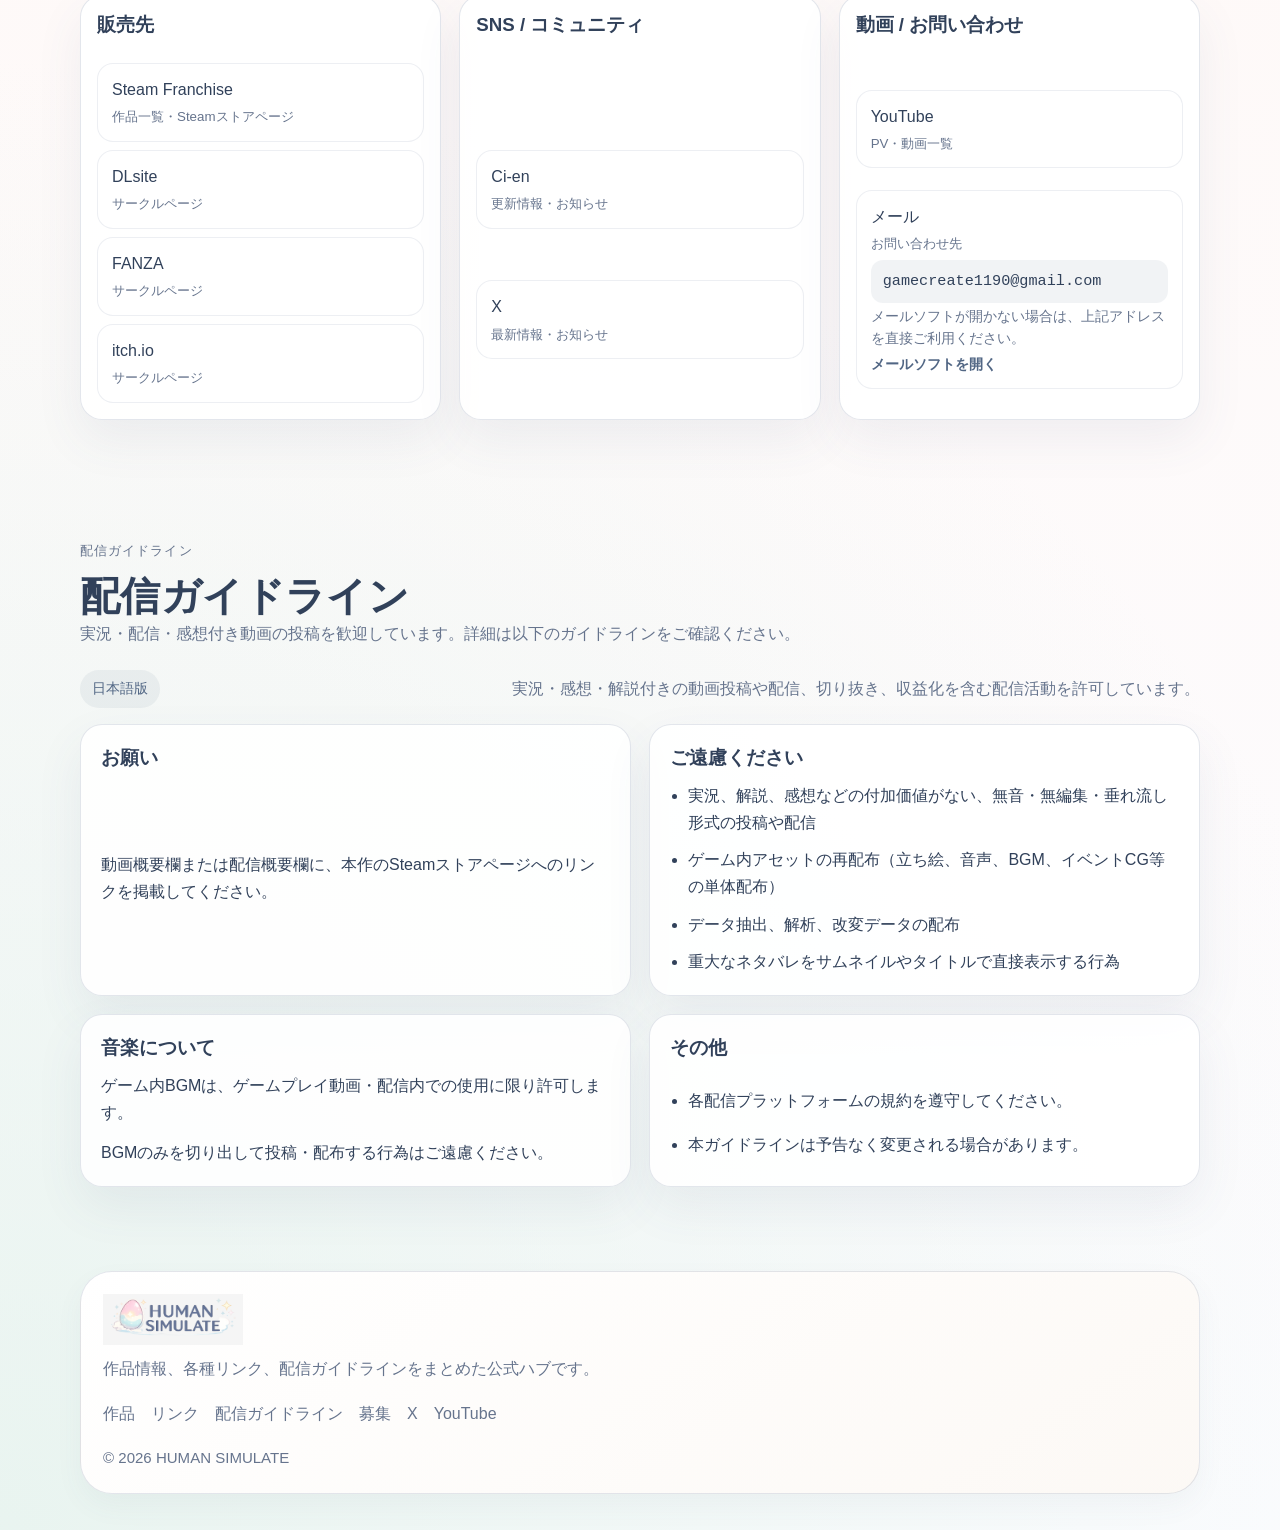
==== commit 64489d51: "Add files via upload" ====
--- a/index.html
+++ b/index.html
@@ -22,6 +22,15 @@
   <link rel="alternate" hreflang="ja" href="index.html">
   <link rel="alternate" hreflang="en" href="en/index.html">
   <link rel="stylesheet" href="style.css">
+  <!-- Google tag (gtag.js) -->
+  <script async src="https://www.googletagmanager.com/gtag/js?id=G-D9LKPD24TH"></script>
+  <script>
+    window.dataLayer = window.dataLayer || [];
+    function gtag(){dataLayer.push(arguments);}
+    gtag('js', new Date());
+
+    gtag('config', 'G-D9LKPD24TH');
+  </script>
   <script src="script.js" defer></script>
 </head>
 <body class="page-home">
@@ -107,6 +116,69 @@
             <div class="work-card__gallery">
               <figure class="media-frame media-frame--wide">
                 <img
+                  src="assets/images/tamagomusumetoisyo1.png"
+                  alt="たまご娘と一緒！ 透花の育成日記のメインビジュアル"
+                  width="1920"
+                  height="1080"
+                  loading="lazy"
+                >
+              </figure>
+
+              <div class="work-card__thumbs">
+                <div class="media-thumb">
+                  <figure class="media-frame media-frame--thumb">
+                    <img
+                      src="assets/images/tamagomusumetoisyo1.png"
+                      alt="たまご娘と一緒！ 透花の育成日記のゲーム画面"
+                      width="1920"
+                      height="1080"
+                      loading="lazy"
+                    >
+                  </figure>
+                  <p class="media-thumb__label">ゲーム画面</p>
+                </div>
+
+                <div class="media-thumb">
+                  <figure class="media-frame media-frame--thumb">
+                    <img
+                      src="assets/images/tamagomusumetoisyo2.png"
+                      alt="たまご娘と一緒！ 透花の育成日記のイベントシーン"
+                      width="1280"
+                      height="720"
+                      loading="lazy"
+                    >
+                  </figure>
+                  <p class="media-thumb__label">イベントシーン</p>
+                </div>
+              </div>
+            </div>
+
+            <div class="work-card__body">
+              <div class="work-card__intro">
+                <p class="eyebrow">シリーズ3作品目</p>
+                <h3 class="work-card__title">
+                  <span class="work-card__title-main">たまご娘と一緒！ 透花の育成日記</span>
+                  <span class="work-card__title-sub">Together with an Egg Girl! Touka's Raising Diary</span>
+                </h3>
+                <p class="work-card__text">ある日届いた不思議な卵から生まれた少女「透花」と、会話やお世話を重ねながら少しずつ距離を縮めていく短編育成ADVです。人見知りで甘え下手な透花の表情や反応が、日々のふれあいによって少しずつ変化していきます。</p>
+              </div>
+
+              <div class="work-card__links">
+                <div>
+                  <p class="work-card__label">販売先</p>
+                  <div class="button-row">
+                    <a class="button button--chip" href="https://dlsharing.com/maniax/work/=/product_id/RJ01617047.html" target="_blank" rel="noopener noreferrer">DLsite</a>
+                    <a class="button button--chip" href="https://www.dmm.co.jp/dc/doujin/-/detail/=/cid=d_760584/" target="_blank" rel="noopener noreferrer">FANZA</a>
+                  </div>
+                </div>
+              </div>
+            </div>
+          </article>
+
+          <article class="work-card card">
+            <div class="work-card__gallery">
+              <figure class="media-frame media-frame--wide">
+                <img
                   src="assets/images/banner-egg-girls-story.png"
                   alt="たまご娘育成物語 / My Egg Girls: A Gentle Story の作品バナー"
                   width="3840"
@@ -146,7 +218,7 @@
 
             <div class="work-card__body">
               <div class="work-card__intro">
-                <p class="eyebrow">最新作</p>
+                <p class="eyebrow">シリーズ2作目</p>
                 <h3 class="work-card__title">
                   <span class="work-card__title-main">たまご娘育成物語</span>
                   <span class="work-card__title-sub">My Egg Girls: A Gentle Story</span>
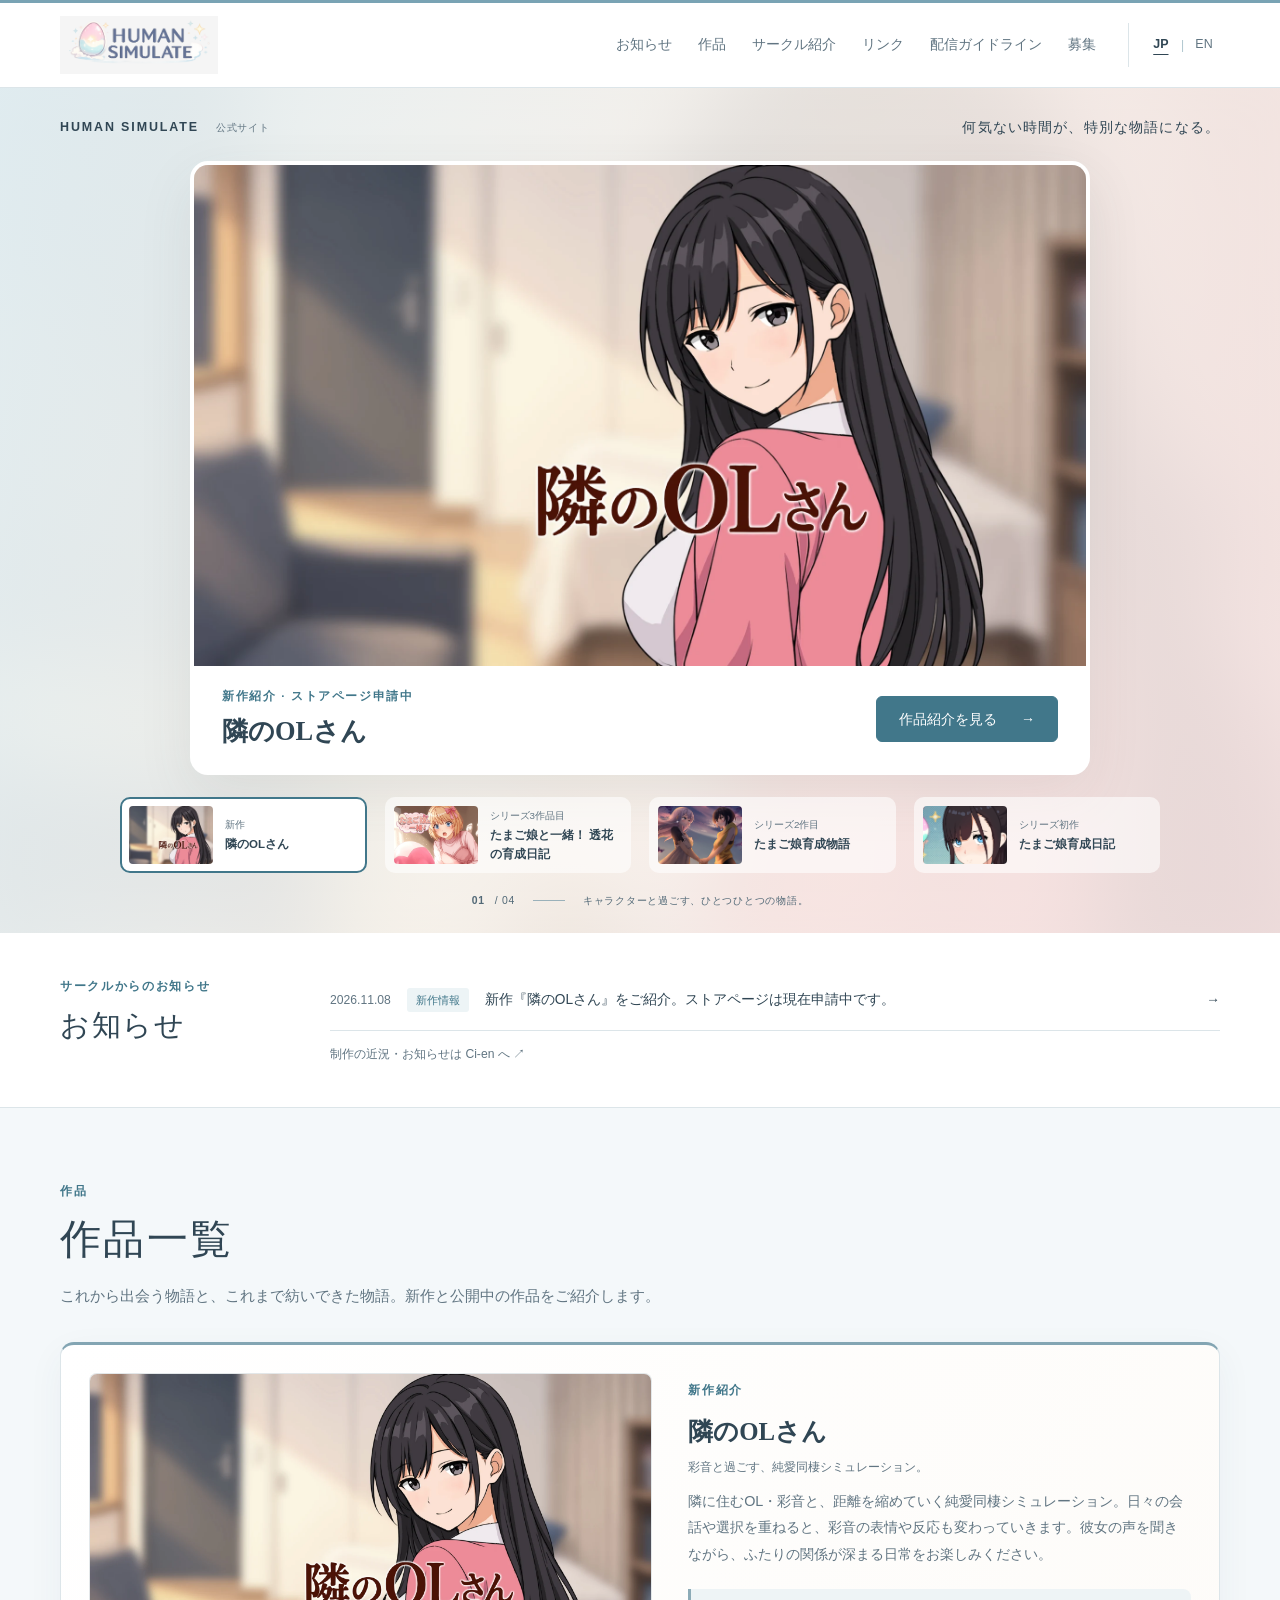
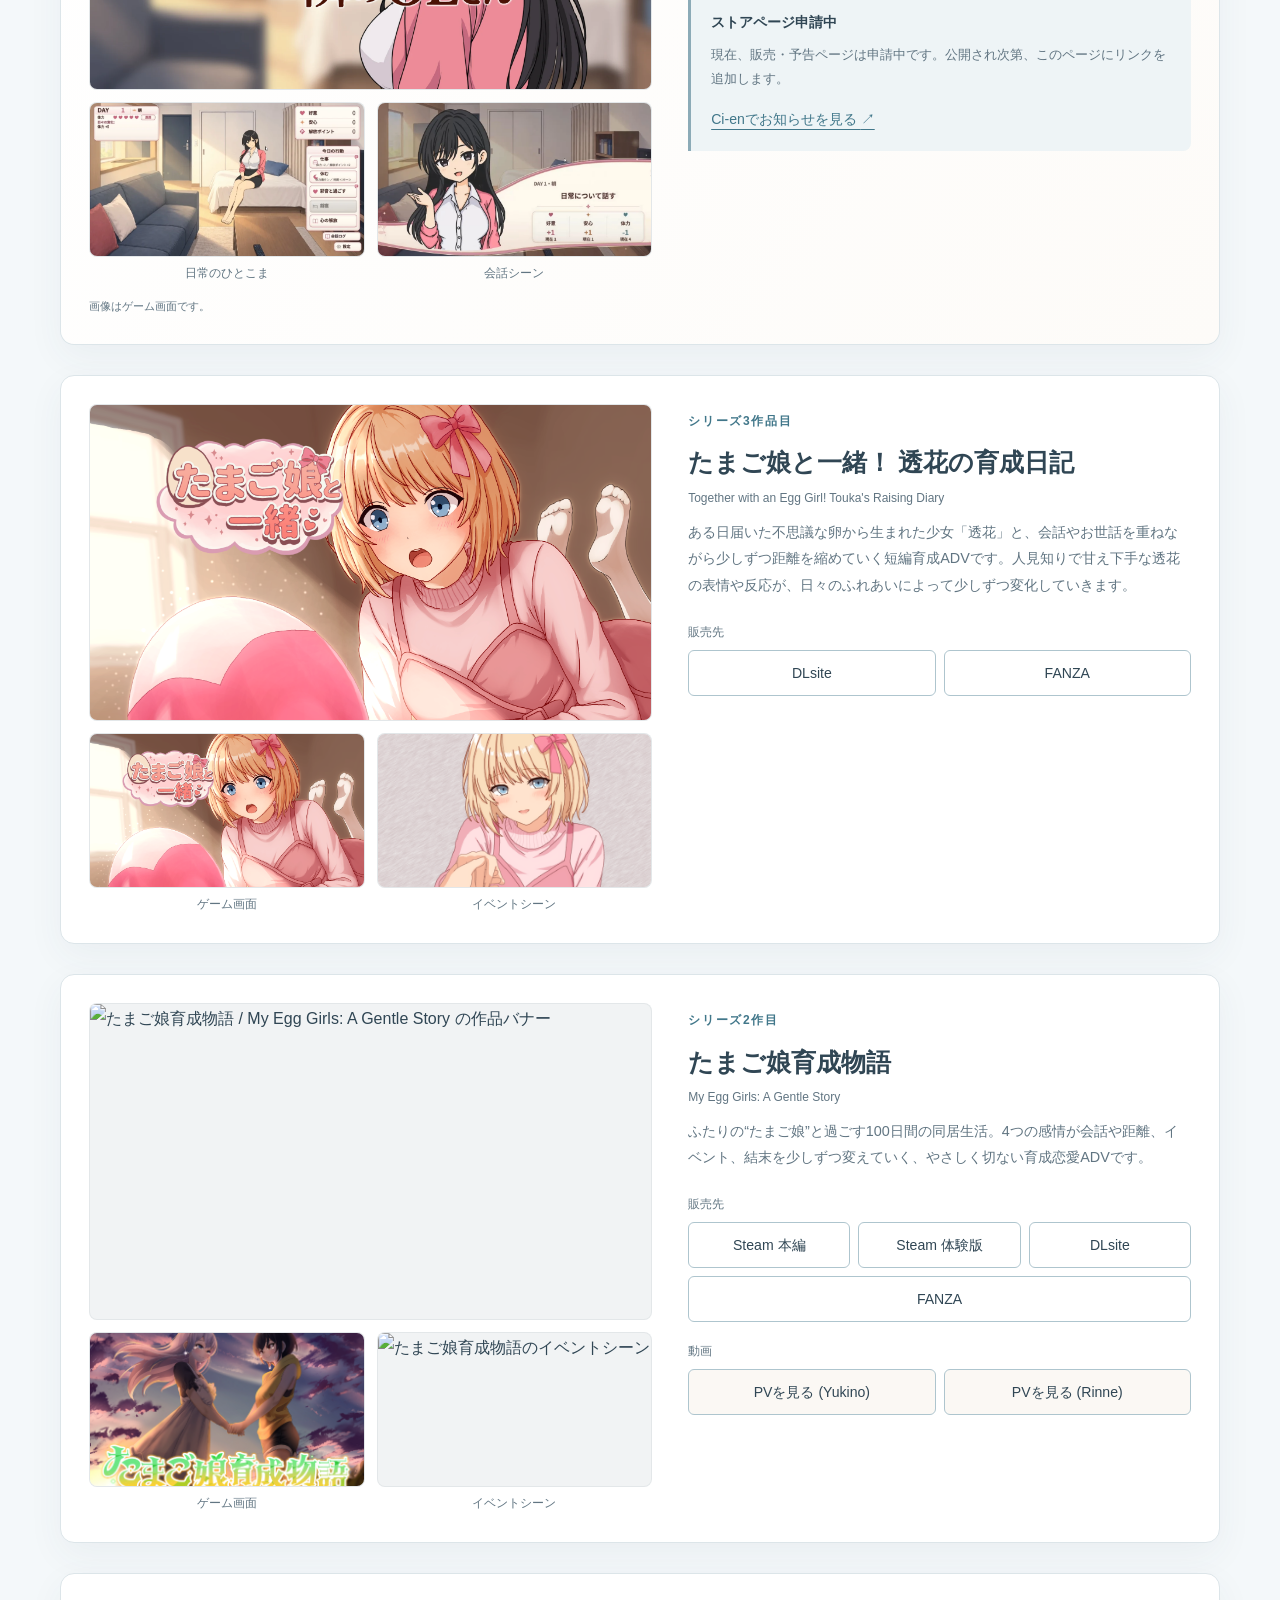
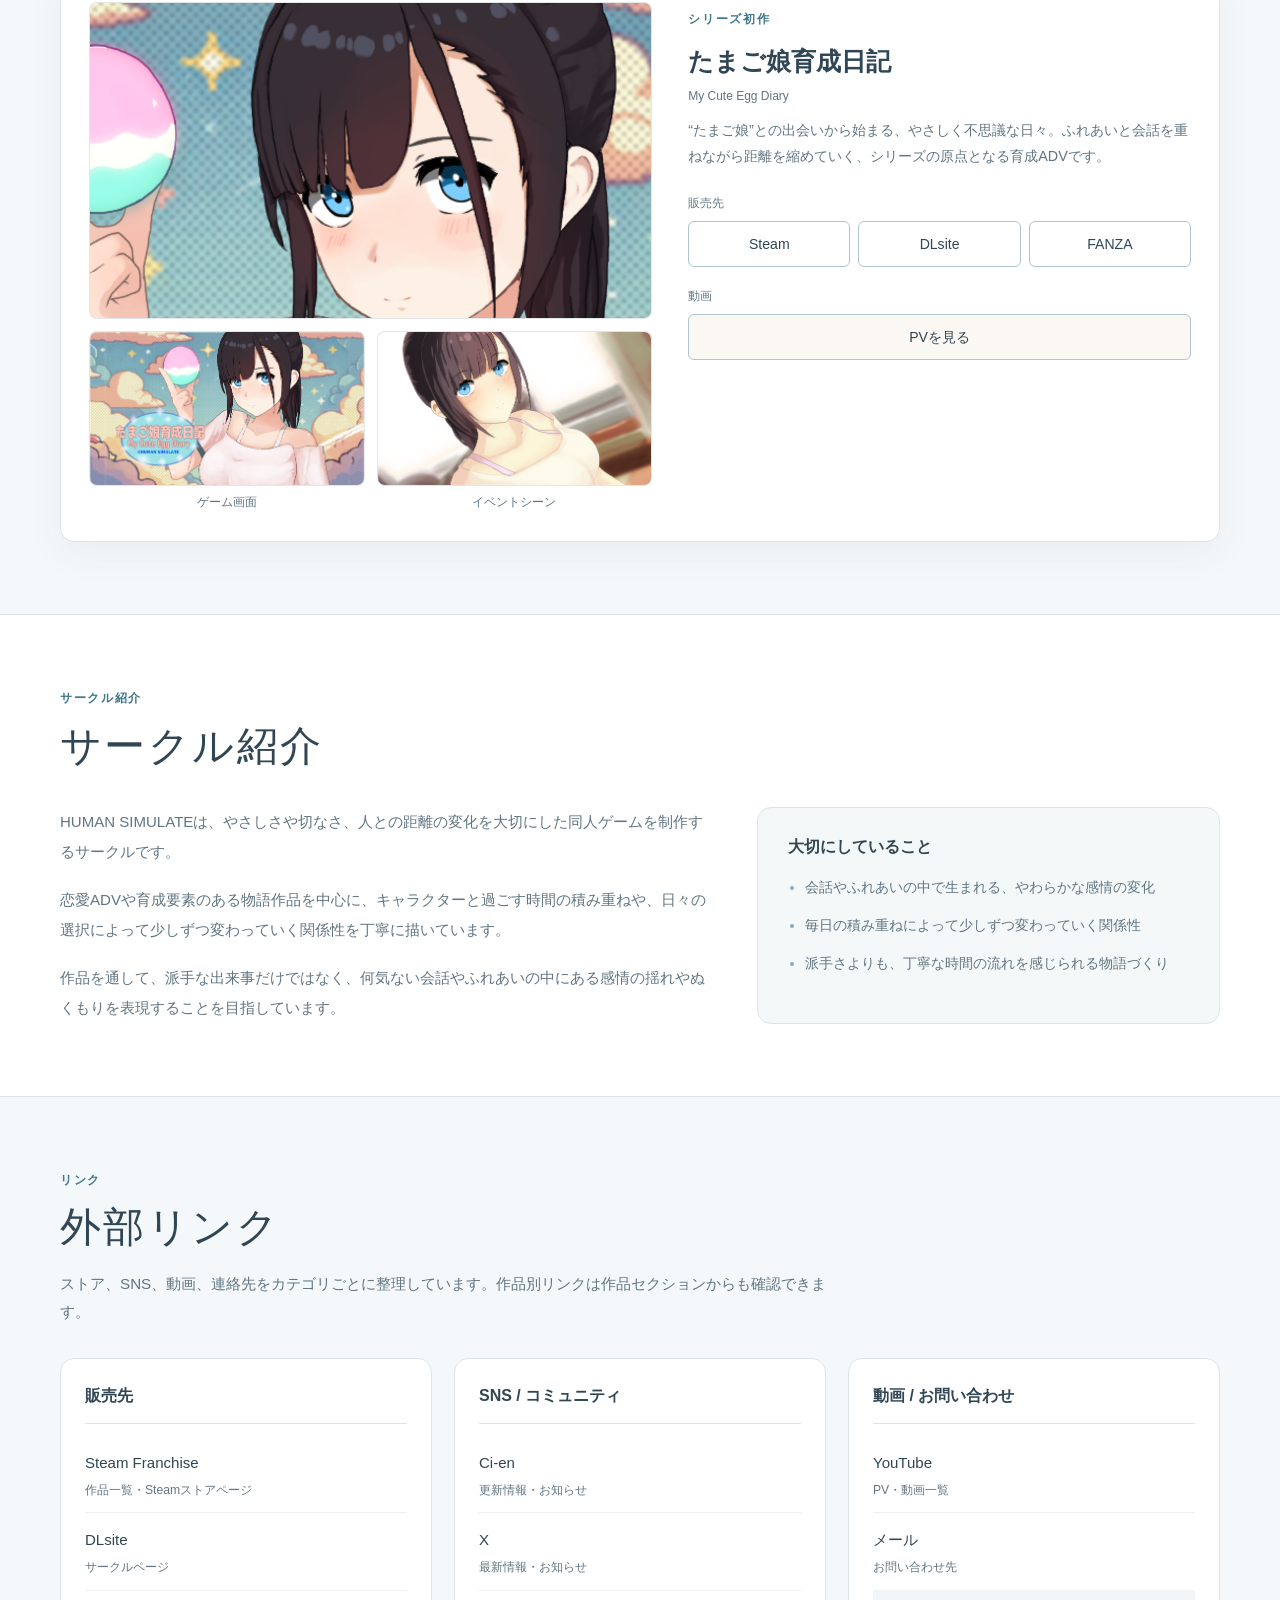
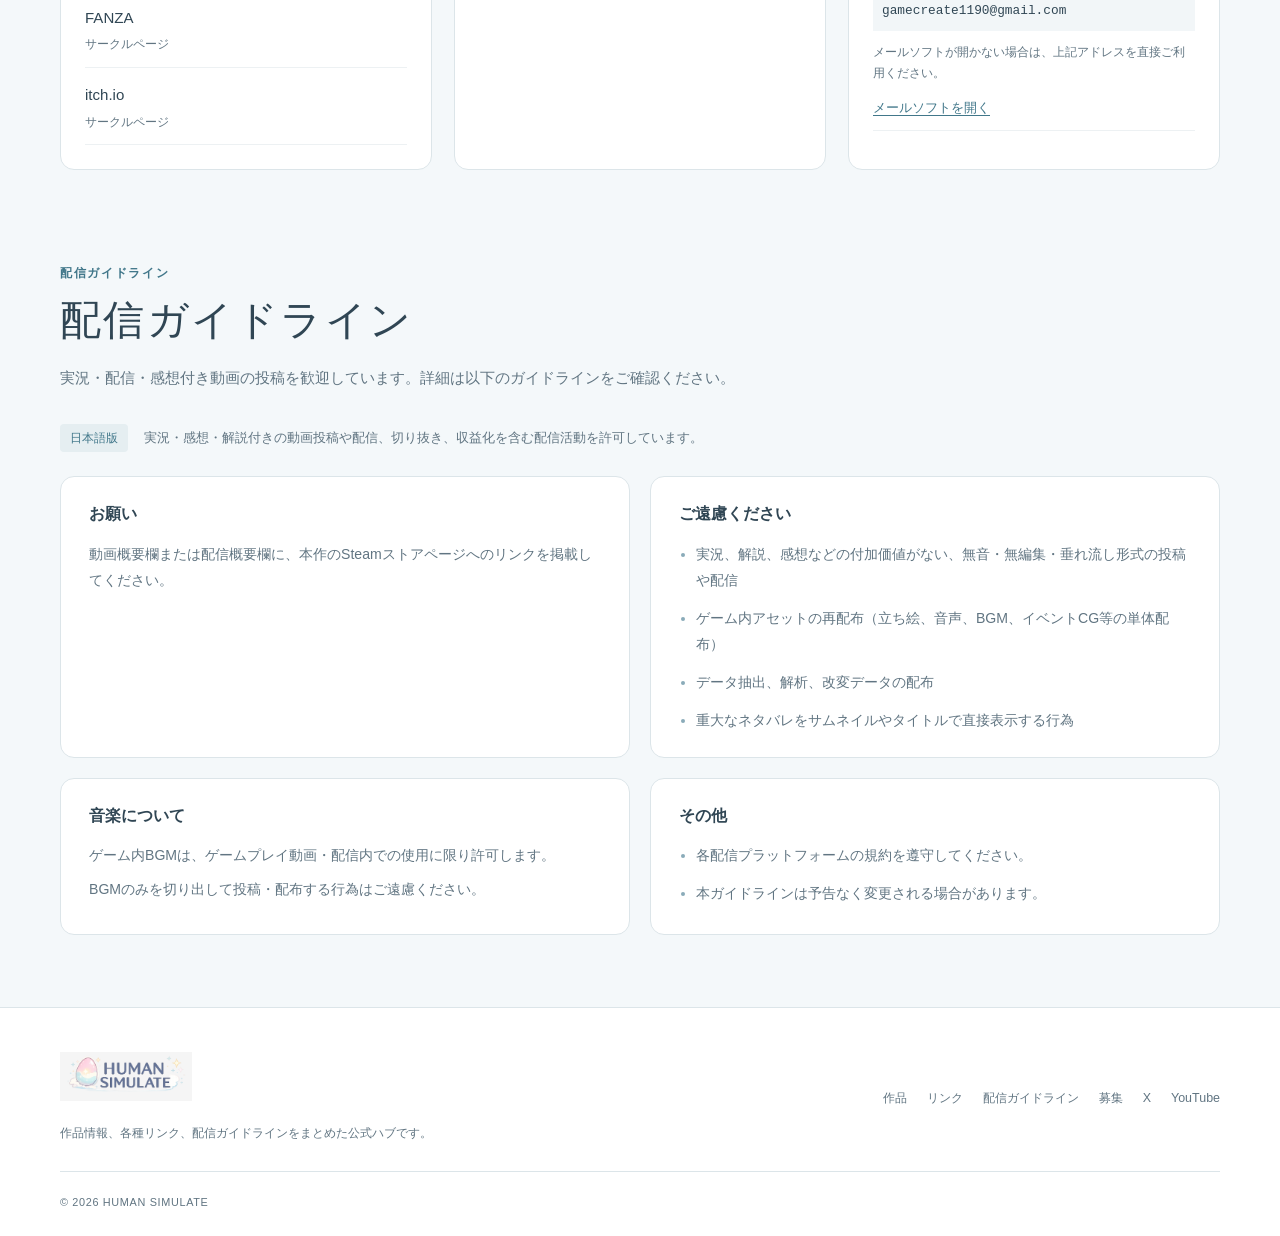
==== commit 52cbb986: "Feature Tonari no OL-san and refresh the official site Add the author's Japanese introduction and En" ====
--- a/index.html
+++ b/index.html
@@ -4,19 +4,21 @@
   <meta charset="utf-8">
   <meta name="viewport" content="width=device-width, initial-scale=1">
   <title>HUMAN SIMULATE | 恋愛ADV中心の同人ゲームサークル</title>
-  <meta name="description" content="HUMAN SIMULATEの公式サイト。恋愛ADV中心の同人ゲーム作品、リンク集、サークル紹介、配信ガイドラインを掲載しています。">
-  <meta name="theme-color" content="#fff8f4">
+  <meta name="description" content="HUMAN SIMULATE公式サイト。新作『隣のOLさん』は、彩音と距離を縮めていく純愛同棲シミュレーション。たまご娘シリーズの作品情報や各ストアへのリンクも掲載しています。">
+  <meta name="theme-color" content="#f4f8fa">
   <meta property="og:type" content="website">
   <meta property="og:locale" content="ja_JP">
   <meta property="og:site_name" content="HUMAN SIMULATE">
   <meta property="og:title" content="HUMAN SIMULATE | 恋愛ADV中心の同人ゲームサークル">
   <meta property="og:description" content="キャラクターとの時間を丁寧に描く、恋愛ADV中心の同人ゲームサークル。作品情報、リンク集、配信ガイドラインを掲載しています。">
-  <meta property="og:image" content="assets/images/banner-egg-girls-story.png">
-  <meta property="og:image:alt" content="HUMAN SIMULATEの代表作『たまご娘育成物語』のバナー画像">
+  <meta property="og:url" content="https://humansim-official.github.io/human-simulate-site/">
+  <meta property="og:image" content="https://humansim-official.github.io/human-simulate-site/assets/images/ol-main.webp">
+  <meta property="og:image:alt" content="隣のOLさんのメインビジュアル">
   <meta name="twitter:card" content="summary_large_image">
   <meta name="twitter:title" content="HUMAN SIMULATE | 恋愛ADV中心の同人ゲームサークル">
   <meta name="twitter:description" content="やさしさや切なさ、人との距離の変化を大切にした物語作品を制作しています。">
-  <meta name="twitter:image" content="assets/images/banner-egg-girls-story.png">
+  <meta name="twitter:image" content="https://humansim-official.github.io/human-simulate-site/assets/images/ol-main.webp">
+  <link rel="canonical" href="https://humansim-official.github.io/human-simulate-site/">
   <link rel="icon" type="image/png" href="assets/images/favicon.png">
   <link rel="apple-touch-icon" href="assets/images/favicon.png">
   <link rel="alternate" hreflang="ja" href="index.html">
@@ -63,6 +65,7 @@
         </button>
 
         <nav class="site-nav" id="primary-navigation" aria-label="主要ナビゲーション" data-nav>
+          <a class="site-nav__link" href="#news">お知らせ</a>
           <a class="site-nav__link" href="#works">作品</a>
           <a class="site-nav__link" href="#about">サークル紹介</a>
           <a class="site-nav__link" href="#links">リンク</a>
@@ -74,31 +77,101 @@
   </header>
 
   <main id="main-content">
-    <section class="hero section">
+    <section class="showcase" aria-label="ピックアップ作品" data-showcase>
+      <div class="showcase__atmosphere" aria-hidden="true"></div>
       <div class="section__shell">
-        <div class="hero__panel">
-          <div class="hero__content">
-            <p class="eyebrow">公式サイト</p>
-            <h1 class="hero__title">HUMAN SIMULATE</h1>
-            <p class="hero__copy">キャラクターとの時間を丁寧に描く、恋愛ADV中心の同人ゲームサークル。</p>
-            <p class="hero__lead">やさしさや切なさ、人との距離の変化を大切にした物語作品を制作しています。</p>
-
-            <div class="hero__actions">
-              <a class="button button--primary" href="#works">作品を見る</a>
-              <a class="button button--secondary" href="#links">リンクを見る</a>
-            </div>
-          </div>
-
-          <div class="hero__media">
-            <figure class="media-frame media-frame--hero">
-              <img
-                src="assets/images/banner-egg-girls-story.png"
-                alt="たまご娘育成物語 / My Egg Girls: A Gentle Story のメインバナー"
-                width="3840"
-                height="1240"
-              >
-            </figure>
-          </div>
+        <div class="showcase__intro">
+          <h1>HUMAN SIMULATE <span>公式サイト</span></h1>
+          <p>何気ない時間が、特別な物語になる。</p>
+        </div>
+
+        <div class="showcase__stage">
+          <article class="showcase__slide" id="feature-ol" data-slide aria-labelledby="feature-title-ol">
+            <a class="showcase__visual" href="#work-ol" tabindex="0">
+              <img src="assets/images/ol-main.webp" alt="隣のOLさんのメインビジュアル" width="1920" height="1080" fetchpriority="high">
+            </a>
+            <div class="showcase__caption">
+              <div>
+                <p class="eyebrow">新作紹介 · ストアページ申請中</p>
+                <h2 id="feature-title-ol">隣のOLさん</h2>
+              </div>
+              <a class="button button--primary" href="#work-ol" tabindex="0">作品紹介を見る<span aria-hidden="true">→</span></a>
+            </div>
+          </article>
+          <article class="showcase__slide" id="feature-touka" data-slide hidden aria-labelledby="feature-title-touka">
+            <a class="showcase__visual" href="#work-touka" tabindex="-1">
+              <img src="assets/images/feature-touka.webp" alt="たまご娘と一緒！ 透花の育成日記のメインビジュアル" width="1280" height="720" loading="lazy">
+            </a>
+            <div class="showcase__caption">
+              <div>
+                <p class="eyebrow">シリーズ3作品目</p>
+                <h2 id="feature-title-touka">たまご娘と一緒！ 透花の育成日記</h2>
+              </div>
+              <a class="button button--primary" href="#work-touka" tabindex="-1">作品紹介を見る<span aria-hidden="true">→</span></a>
+            </div>
+          </article>
+          <article class="showcase__slide" id="feature-story" data-slide hidden aria-labelledby="feature-title-story">
+            <a class="showcase__visual" href="#work-story" tabindex="-1">
+              <img src="assets/images/feature-story.webp" alt="たまご娘育成物語のメインビジュアル" width="1600" height="517" loading="lazy">
+            </a>
+            <div class="showcase__caption">
+              <div>
+                <p class="eyebrow">シリーズ2作目</p>
+                <h2 id="feature-title-story">たまご娘育成物語</h2>
+              </div>
+              <a class="button button--primary" href="#work-story" tabindex="-1">作品紹介を見る<span aria-hidden="true">→</span></a>
+            </div>
+          </article>
+          <article class="showcase__slide" id="feature-diary" data-slide hidden aria-labelledby="feature-title-diary">
+            <a class="showcase__visual" href="#work-diary" tabindex="-1">
+              <img src="assets/images/feature-diary.webp" alt="たまご娘育成日記のメインビジュアル" width="1600" height="517" loading="lazy">
+            </a>
+            <div class="showcase__caption">
+              <div>
+                <p class="eyebrow">シリーズ初作</p>
+                <h2 id="feature-title-diary">たまご娘育成日記</h2>
+              </div>
+              <a class="button button--primary" href="#work-diary" tabindex="-1">作品紹介を見る<span aria-hidden="true">→</span></a>
+            </div>
+          </article>
+        </div>
+
+        <div class="showcase__selectors" aria-label="表示する作品を選ぶ" hidden>
+          <button class="showcase__selector" type="button" data-slide-select="0" aria-pressed="true" aria-controls="feature-ol">
+            <img src="assets/images/ol-thumb.webp" alt="" width="320" height="180" loading="lazy">
+            <span><small>新作</small>隣のOLさん</span>
+          </button>
+          <button class="showcase__selector" type="button" data-slide-select="1" aria-pressed="false" aria-controls="feature-touka">
+            <img src="assets/images/feature-touka.webp" alt="" width="320" height="180" loading="lazy">
+            <span><small>シリーズ3作品目</small>たまご娘と一緒！ 透花の育成日記</span>
+          </button>
+          <button class="showcase__selector" type="button" data-slide-select="2" aria-pressed="false" aria-controls="feature-story">
+            <img src="assets/images/feature-story.webp" alt="" width="320" height="180" loading="lazy">
+            <span><small>シリーズ2作目</small>たまご娘育成物語</span>
+          </button>
+          <button class="showcase__selector" type="button" data-slide-select="3" aria-pressed="false" aria-controls="feature-diary">
+            <img src="assets/images/feature-diary.webp" alt="" width="320" height="180" loading="lazy">
+            <span><small>シリーズ初作</small>たまご娘育成日記</span>
+          </button>
+        </div>
+        <p class="showcase__position" aria-live="polite" aria-atomic="true"><span data-slide-number>01</span> / 04 <span class="showcase__position-line" aria-hidden="true"></span> キャラクターと過ごす、ひとつひとつの物語。</p>
+      </div>
+    </section>
+
+    <section class="news section" id="news" aria-labelledby="news-heading">
+      <div class="section__shell news__layout">
+        <div class="section__head">
+          <p class="eyebrow">サークルからのお知らせ</p>
+          <h2 class="section__title" id="news-heading">お知らせ</h2>
+        </div>
+        <div class="news__list">
+          <a class="news__item" href="#work-ol">
+            <time datetime="2026-11-08">2026.11.08</time>
+            <span class="news__tag">新作情報</span>
+            <span>新作『隣のOLさん』をご紹介。ストアページは現在申請中です。</span>
+            <span aria-hidden="true">→</span>
+          </a>
+          <a class="news__community" href="https://ci-en.dlsite.com/creator/24900" target="_blank" rel="noopener noreferrer">制作の近況・お知らせは Ci-en へ <span aria-hidden="true">↗</span></a>
         </div>
       </div>
     </section>
@@ -108,11 +181,50 @@
         <div class="section__head">
           <p class="eyebrow">作品</p>
           <h2 class="section__title">作品一覧</h2>
-          <p class="section__lead">最新作を中心に、シリーズの空気感が伝わるように作品情報とプラットフォーム導線をまとめています。</p>
+          <p class="section__lead">これから出会う物語と、これまで紡いできた物語。新作と公開中の作品をご紹介します。</p>
         </div>
 
         <div class="works-grid">
-          <article class="work-card card">
+          <article class="work-card card work-card--upcoming" id="work-ol">
+            <div class="work-card__gallery">
+              <figure class="media-frame media-frame--wide">
+                <img src="assets/images/ol-main.webp" alt="隣のOLさんのメインビジュアル" width="1920" height="1080" loading="lazy">
+              </figure>
+              <div class="work-card__thumbs">
+                <figure class="media-thumb">
+                  <div class="media-frame media-frame--thumb">
+                    <img src="assets/images/ol-daily.webp" alt="隣のOLさんの日常を過ごすゲーム画面" width="885" height="500" loading="lazy">
+                  </div>
+                  <figcaption class="media-thumb__label">日常のひとこま</figcaption>
+                </figure>
+                <figure class="media-thumb">
+                  <div class="media-frame media-frame--thumb">
+                    <img src="assets/images/ol-talk.webp" alt="隣のOLさんの会話シーン" width="900" height="500" loading="lazy">
+                  </div>
+                  <figcaption class="media-thumb__label">会話シーン</figcaption>
+                </figure>
+              </div>
+              <p class="work-card__image-note">画像はゲーム画面です。</p>
+            </div>
+            <div class="work-card__body">
+              <div class="work-card__intro">
+                <p class="eyebrow">新作紹介</p>
+                <h3 class="work-card__title">
+                  <span class="work-card__title-main">隣のOLさん</span>
+                  <span class="work-card__title-sub">彩音と過ごす、純愛同棲シミュレーション。</span>
+                </h3>
+                <p class="work-card__text">隣に住むOL・彩音と、距離を縮めていく純愛同棲シミュレーション。日々の会話や選択を重ねると、彩音の表情や反応も変わっていきます。彼女の声を聞きながら、ふたりの関係が深まる日常をお楽しみください。</p>
+              </div>
+              <!-- Add the real store links here when their pages are published. -->
+              <div class="release-notice">
+                <span class="release-notice__status">ストアページ申請中</span>
+                <p>現在、販売・予告ページは申請中です。公開され次第、このページにリンクを追加します。</p>
+                <a class="text-link" href="https://ci-en.dlsite.com/creator/24900" target="_blank" rel="noopener noreferrer">Ci-enでお知らせを見る <span aria-hidden="true">↗</span></a>
+              </div>
+            </div>
+          </article>
+
+          <article class="work-card card" id="work-touka">
             <div class="work-card__gallery">
               <figure class="media-frame media-frame--wide">
                 <img
@@ -175,7 +287,7 @@
             </div>
           </article>
 
-          <article class="work-card card">
+          <article class="work-card card" id="work-story">
             <div class="work-card__gallery">
               <figure class="media-frame media-frame--wide">
                 <img
@@ -248,7 +360,7 @@
             </div>
           </article>
 
-          <article class="work-card card">
+          <article class="work-card card" id="work-diary">
             <div class="work-card__gallery">
               <figure class="media-frame media-frame--wide">
                 <img
--- a/style.css
+++ b/style.css
@@ -1,772 +1,291 @@
 :root {
-  --font-sans: "Yu Gothic", "Hiragino Sans", "BIZ UDPGothic", "Noto Sans JP", sans-serif;
-  --bg: #fffdfb;
-  --surface: rgba(255, 255, 255, 0.88);
-  --surface-strong: #ffffff;
-  --text: #31415a;
-  --muted: #66748d;
-  --line: rgba(84, 103, 135, 0.16);
-  --line-strong: rgba(84, 103, 135, 0.24);
-  --shadow: 0 20px 48px rgba(74, 92, 123, 0.08);
-  --shadow-soft: 0 12px 28px rgba(74, 92, 123, 0.05);
-  --accent: #516684;
-  --radius-lg: 32px;
-  --radius-md: 22px;
-  --radius-sm: 16px;
-  --container: min(1120px, calc(100% - 32px));
-  --header-height: 76px;
+  --font-sans: "Yu Gothic", "Hiragino Sans", "BIZ UDPGothic", sans-serif;
+  --font-serif: "Yu Mincho", "Hiragino Mincho ProN", Georgia, serif;
+  --bg: #f4f8fa;
+  --surface: #fff;
+  --surface-strong: #fff;
+  --text: #304654;
+  --muted: #617582;
+  --accent: #41778a;
+  --line: #dce5e9;
+  --line-strong: #aec5ce;
+  --shadow: 0 12px 36px rgba(48, 70, 84, .055);
+  --shadow-soft: 0 4px 16px rgba(48, 70, 84, .04);
+  --radius-lg: 22px;
+  --radius-md: 14px;
+  --radius-sm: 8px;
+  --container: min(1160px, calc(100% - 48px));
+  --header-height: 84px;
 }
 
-*,
-*::before,
-*::after {
-  box-sizing: border-box;
-}
-
-html {
-  scroll-behavior: smooth;
-  scroll-padding-top: calc(var(--header-height) + 24px);
-}
-
+*, *::before, *::after { box-sizing: border-box; }
+html { scroll-behavior: smooth; scroll-padding-top: calc(var(--header-height) + 20px); }
 body {
   margin: 0;
-  min-width: 320px;
+  min-width: 0;
+  color: var(--text);
   font-family: var(--font-sans);
-  color: var(--text);
-  line-height: 1.7;
-  background:
-    radial-gradient(circle at top left, rgba(246, 231, 233, 0.82), transparent 34%),
-    radial-gradient(circle at right top, rgba(230, 241, 250, 0.85), transparent 28%),
-    radial-gradient(circle at left bottom, rgba(228, 242, 236, 0.8), transparent 30%),
-    linear-gradient(180deg, #fffdfa 0%, #fff8f5 52%, #fcfcff 100%);
+  line-height: 1.85;
+  background: var(--bg);
   text-rendering: optimizeLegibility;
 }
+img { display: block; max-width: 100%; height: auto; }
+figure { margin: 0; }
+a { color: inherit; text-decoration: none; }
+button, input, textarea, select { font: inherit; }
+button { cursor: pointer; color: inherit; }
+[hidden] { display: none !important; }
+:focus-visible { outline: 3px solid var(--accent); outline-offset: 5px; }
+::selection { color: #233f4b; background: #d8edf2; }
+.skip-link {
+  position: fixed; z-index: 100; top: 12px; left: 12px; padding: 10px 18px;
+  background: #fff; border: 1px solid var(--accent); transform: translateY(-180%);
+}
+.skip-link:focus { transform: none; }
+.site-header {
+  position: sticky; top: 0; z-index: 20;
+  background: rgba(255, 255, 255, .96);
+  border-top: 3px solid #79a3b4; border-bottom: 1px solid var(--line);
+  backdrop-filter: blur(14px);
+}
+.site-header__shell, .section__shell, .site-footer__shell { width: var(--container); margin-inline: auto; }
+.site-header__shell {
+  min-height: var(--header-height); position: relative; display: flex;
+  align-items: center; justify-content: space-between; gap: 20px;
+}
+.brand { display: inline-flex; flex-shrink: 0; align-items: center; }
+.brand__logo { width: 158px; height: auto; }
+.site-header__utility { display: flex; align-items: center; gap: 22px; margin-left: auto; }
+.site-nav { display: flex; align-items: center; gap: 6px; }
+.site-nav__link {
+  padding: 14px 10px; font-size: .88rem; color: var(--muted);
+  border-bottom: 2px solid transparent;
+  transition: border-color .18s, color .18s;
+}
+.site-nav__link:hover, .site-nav__link[aria-current="page"] { color: var(--accent); border-bottom-color: var(--accent); }
+.lang-switch { order: 2; display: flex; align-items: center; gap: 4px; padding-left: 16px; border-left: 1px solid var(--line); }
+.lang-switch__link { display: grid; place-items: center; min-width: 32px; min-height: 44px; font-size: .78rem; color: var(--muted); }
+.lang-switch__link[aria-current="page"] { font-weight: 700; color: var(--text); text-decoration: underline; text-underline-offset: 6px; }
+.lang-switch__divider { color: var(--line-strong); font-size: .75rem; }
+.menu-toggle {
+  display: none; align-items: center; justify-content: center; flex-direction: column;
+  gap: 5px; width: 44px; height: 44px; padding: 0; border: 1px solid var(--line);
+  background: #fff; border-radius: 8px;
+}
+.menu-toggle__label { position: absolute; width: 1px; height: 1px; overflow: hidden; clip-path: inset(50%); }
+.menu-toggle__line { width: 18px; height: 1px; background: var(--text); }
+.section { position: relative; padding: 72px 0; }
+.section[id], .work-card[id] { scroll-margin-top: calc(var(--header-height) + 24px); }
+.section__head { max-width: 780px; margin-bottom: 32px; }
+.eyebrow { margin: 0 0 8px; font-size: .75rem; font-weight: 600; letter-spacing: .14em; color: var(--accent); }
+.section__title { margin: 0 0 14px; font-family: var(--font-serif); font-size: clamp(1.85rem, 3.2vw, 2.6rem); font-weight: 500; line-height: 1.4; letter-spacing: .06em; }
+.section__lead, .page-hero__lead, .page-hero__subtext { margin: 0; color: var(--muted); font-size: .95rem; }
+.button {
+  display: inline-flex; align-items: center; justify-content: center; gap: 24px;
+  min-height: 46px; padding: 10px 22px; border: 1px solid var(--line-strong);
+  border-radius: 6px; text-align: center; font-size: .88rem; line-height: 1.6;
+  transition: background-color .18s, border-color .18s;
+}
+.button:hover { background: #eaf2f5; border-color: var(--accent); }
+.button--primary { color: #fff; background: var(--accent); border-color: var(--accent); }
+.button--primary:hover { color: #fff; background: #305f70; }
+.button--secondary, .button--chip { background: #fff; }
+.button--ghost { background: #fbf8f4; }
+.text-link { color: var(--accent); font-size: .88rem; text-decoration: underline; text-underline-offset: 5px; }
 
-img {
-  display: block;
-  max-width: 100%;
-  height: auto;
-}
+/* A manual showcase keeps visitors in control and works without auto-play. */
+.showcase {
+  --showcase-art: url("assets/images/ol-main.webp");
+  position: relative; isolation: isolate; overflow: hidden;
+  padding: 26px 0 22px; background: #f1e9e3;
+}
+.showcase__atmosphere {
+  position: absolute; z-index: -2; inset: -60px;
+  background: var(--showcase-art) center / cover;
+  filter: blur(42px); opacity: .23;
+}
+.showcase::after {
+  content: ""; position: absolute; z-index: -1; inset: 0; pointer-events: none;
+  background: linear-gradient(110deg, rgba(226,241,246,.86), rgba(255,250,244,.55) 55%, rgba(246,225,226,.75));
+}
+.showcase__intro { display: flex; align-items: center; justify-content: space-between; gap: 18px; margin: 0 0 20px; }
+.showcase__intro h1 { margin: 0; font-size: .78rem; font-weight: 600; letter-spacing: .15em; }
+.showcase__intro h1 span { padding-left: 12px; font-size: .65rem; letter-spacing: .06em; color: var(--muted); font-weight: 400; }
+.showcase__intro > p { margin: 0; font-family: var(--font-serif); font-size: .9rem; letter-spacing: .08em; }
+.showcase__stage { max-width: 900px; margin: auto; border: 4px solid #fff; border-radius: 18px; overflow: hidden; background: #fff; box-shadow: 0 20px 55px rgba(62,76,83,.09); }
+.showcase__visual { display: block; background: #ede8e3; }
+.showcase__visual img { width: 100%; height: auto; aspect-ratio: 16 / 9; object-fit: contain; }
+.showcase__caption { display: flex; align-items: center; justify-content: space-between; gap: 24px; padding: 20px 28px; background: #fff; }
+.showcase__caption .eyebrow { margin-bottom: 4px; font-size: .72rem; }
+.showcase__caption h2 { margin: 0; font-family: var(--font-serif); font-size: clamp(1.1rem, 2.2vw, 1.65rem); font-weight: 600; line-height: 1.5; }
+.showcase__caption .button { flex-shrink: 0; }
+.showcase__selectors { max-width: 1040px; margin: 22px auto 0; display: grid; grid-template-columns: repeat(4, minmax(0, 1fr)); gap: 18px; }
+.showcase__selector {
+  display: grid; grid-template-columns: 84px minmax(0,1fr); align-items: center; gap: 12px;
+  padding: 7px; text-align: left; background: rgba(255,255,255,.6);
+  border: 2px solid transparent; border-radius: 10px;
+  transition: background-color .18s, border-color .18s;
+}
+.showcase__selector:hover { background: #fff; }
+.showcase__selector[aria-pressed="true"] { border-color: var(--accent); background: #fff; }
+.showcase__selector img { width: 84px; height: 58px; object-fit: cover; border-radius: 4px; }
+.showcase__selector > span { font-size: .72rem; line-height: 1.6; font-weight: 600; overflow-wrap: anywhere; }
+.showcase__selector small { display: block; font-size: .61rem; font-weight: 400; color: var(--muted); margin-bottom: 3px; }
+.showcase__position { display: flex; justify-content: center; align-items: center; gap: 10px; margin: 18px 0 0; font-size: .65rem; letter-spacing: .07em; color: #526977; }
+.showcase__position [data-slide-number] { font-weight: 700; }
+.showcase__position-line { width: 32px; height: 1px; background: #9ab1ba; margin-inline: 8px; }
+.news { background: #fff; padding: 42px 0; border-bottom: 1px solid var(--line); }
+.news__layout { display: grid; grid-template-columns: 230px minmax(0, 1fr); gap: 40px; align-items: start; }
+.news .section__head { margin: 0; }
+.news .section__title { font-size: 1.8rem; margin: 0; }
+.news__item { display: grid; grid-template-columns: auto auto minmax(0,1fr) auto; gap: 16px; align-items: baseline; padding: 12px 0 18px; border-bottom: 1px solid var(--line); font-size: .86rem; }
+.news__item:hover { color: var(--accent); }
+.news__item time { color: var(--muted); font-size: .76rem; font-variant-numeric: tabular-nums; }
+.news__tag { font-size: .68rem; padding: 2px 9px; background: #edf4f6; color: var(--accent); border-radius: 3px; }
+.news__community { display: block; width: fit-content; margin-top: 12px; color: var(--muted); font-size: .76rem; }
+.news__community:hover { text-decoration: underline; }
+.card { border: 1px solid var(--line); border-radius: var(--radius-md); background: var(--surface); box-shadow: var(--shadow); }
+.works-grid { display: grid; gap: 30px; }
+.work-card { display: grid; grid-template-columns: minmax(0,1.12fr) minmax(0,1fr); gap: 36px; padding: 28px; align-items: start; }
+.work-card--upcoming { border-top: 3px solid #83a5b3; background: linear-gradient(125deg,#fff,#fdfbf8); }
+.work-card__gallery { display: grid; gap: 12px; min-width: 0; }
+.media-frame { overflow: hidden; border-radius: 8px; background: #f1f3f4; border: 1px solid rgba(70,91,106,.08); }
+.media-frame img { width: 100%; height: 100%; object-fit: cover; }
+.media-frame--wide { aspect-ratio: 16 / 9; }
+.media-frame--thumb { aspect-ratio: 16 / 9; }
+.work-card__thumbs { display: grid; grid-template-columns: repeat(2,minmax(0,1fr)); gap: 12px; }
+.media-thumb { display: grid; gap: 6px; }
+.media-thumb__label { margin: 0; text-align: center; font-size: .72rem; color: var(--muted); }
+.work-card__image-note { margin: 0; font-size: .68rem; color: var(--muted); }
+.work-card__body { display: grid; gap: 22px; padding-block: 6px; min-width: 0; }
+.work-card__intro { display: grid; gap: 12px; }
+.work-card__intro .eyebrow { margin: 0; }
+.work-card__title { display: grid; gap: 7px; margin: 0; line-height: 1.5; font-size: clamp(1.25rem, 2vw, 1.55rem); }
+.work-card__title-main { font-family: var(--font-serif); font-weight: 600; overflow-wrap: anywhere; }
+.work-card__title-sub { font-size: .75rem; color: var(--muted); font-weight: 400; }
+.work-card__text { margin: 0; font-size: .9rem; color: var(--muted); }
+.work-card__links { display: grid; gap: 18px; }
+.work-card__label { margin: 0 0 7px; font-size: .75rem; color: var(--muted); }
+.button-row { display: flex; flex-wrap: wrap; gap: 8px; }
+.button-row .button { flex: 1 1 120px; }
+.release-notice { padding: 18px 20px; background: #eef4f6; border-left: 3px solid #8cabb7; border-radius: 0 8px 8px 0; }
+.release-notice__status { font-weight: 700; font-size: .88rem; }
+.release-notice p { margin: 6px 0 12px; font-size: .82rem; color: var(--muted); }
+#about { background: #fff; border-block: 1px solid var(--line); }
+.about-layout { display: grid; grid-template-columns: minmax(0,1.4fr) minmax(0,1fr); gap: 48px; }
+.prose-block { display: grid; gap: 18px; }
+.prose-block.card { background: transparent; padding: 0; box-shadow: none; border: 0; }
+.prose-block p { margin: 0; color: var(--muted); font-size: .94rem; line-height: 2; }
+.about-panel { padding: 26px 30px; background: #f5f8f9; box-shadow: none; }
+.about-panel__title, .link-card__title, .guideline-card__title, .recruit-card__title { margin: 0 0 14px; font-size: 1rem; line-height: 1.6; font-weight: 600; }
+.feature-list, .guideline-list { display: grid; gap: 12px; margin: 0; padding-left: 1.2em; color: var(--muted); font-size: .88rem; }
+.feature-list li::marker, .guideline-list li::marker { color: #8aabb9; }
+.link-grid { display: grid; grid-template-columns: repeat(3,minmax(0,1fr)); gap: 22px; }
+.link-card { padding: 24px; box-shadow: none; }
+.link-card__title { padding-bottom: 14px; border-bottom: 1px solid var(--line); }
+.link-list { display: grid; gap: 2px; padding: 0; margin: 0; list-style: none; }
+.link-list__item { display: grid; gap: 2px; padding: 11px 0; border-bottom: 1px solid #edf1f3; }
+a.link-list__item:hover > span { color: var(--accent); text-decoration: underline; text-underline-offset: 4px; }
+.link-list__item > span { font-size: .94rem; }
+.link-list__item small { color: var(--muted); font-size: .76rem; }
+.link-list__address { margin: 9px 0; padding: 9px; font-size: .8rem; font-family: Consolas, monospace; background: #f2f6f8; overflow-wrap: anywhere; user-select: all; }
+.link-list__help { margin: 0 0 10px; color: var(--muted); font-size: .76rem; line-height: 1.7; }
+.link-list__action { color: var(--accent); font-size: .8rem; text-decoration: underline; text-underline-offset: 3px; }
+#guidelines { padding-top: 20px; }
+.guidelines-block { display: grid; gap: 24px; }
+.guidelines-block__meta { display: flex; align-items: baseline; flex-wrap: wrap; gap: 16px; }
+.lang-badge { display: inline-block; padding: 3px 10px; color: var(--accent); background: #e5eef1; border-radius: 4px; font-size: .75rem; }
+.guidelines-block__note { margin: 0; font-size: .82rem; color: var(--muted); }
+.guideline-grid { display: grid; grid-template-columns: repeat(2,minmax(0,1fr)); gap: 20px; }
+.guideline-card { padding: 24px 28px; box-shadow: none; }
+.guideline-card p, .recruit-card p { margin: 0 0 8px; font-size: .88rem; color: var(--muted); }
+.site-footer { padding: 44px 0 24px; background: #fff; border-top: 1px solid var(--line); }
+.site-footer__shell { display: grid; grid-template-columns: 1fr auto; gap: 26px 36px; align-items: center; }
+.brand__logo--footer { width: 132px; }
+.site-footer__text { margin: 12px 0 0; font-size: .76rem; color: var(--muted); }
+.site-footer__nav { display: flex; gap: 12px 20px; flex-wrap: wrap; justify-content: flex-end; font-size: .78rem; color: var(--muted); }
+.site-footer__nav a:hover { text-decoration: underline; text-underline-offset: 4px; }
+.site-footer__copy { grid-column: 1 / -1; margin: 0; padding-top: 20px; border-top: 1px solid var(--line); color: var(--muted); font-size: .68rem; letter-spacing: .06em; }
+.page-hero { background: linear-gradient(120deg,#e8f1f6,#fff9f3); }
+.page-hero__panel { display: grid; grid-template-columns: minmax(0,1.4fr) minmax(0,1fr); gap: 64px; align-items: center; }
+.page-hero__copy { display: grid; gap: 18px; }
+.page-hero__title { margin: 0; font-family: var(--font-serif); font-weight: 500; font-size: clamp(2rem,4vw,3rem); line-height: 1.4; }
+.hero__actions { display: flex; gap: 12px; flex-wrap: wrap; margin-top: 6px; }
+.status-card { padding: 28px; }
+.status-card__label { margin: 0 0 10px; font-size: .76rem; color: var(--accent); letter-spacing: .1em; }
+.status-card__title { margin: 0 0 10px; font-size: 1.1rem; }
+.status-card__text { margin: 0; font-size: .88rem; color: var(--muted); }
+.recruit-grid { display: grid; grid-template-columns: repeat(3,minmax(0,1fr)); gap: 24px; }
+.recruit-card { padding: 26px; }
 
-a {
-  color: inherit;
-  text-decoration: none;
-}
-
-button,
-input,
-textarea,
-select {
-  font: inherit;
-}
-
-button {
-  cursor: pointer;
-}
-
-:focus-visible {
-  outline: 3px solid rgba(81, 102, 132, 0.28);
-  outline-offset: 3px;
-}
-
-.skip-link {
-  position: absolute;
-  top: 12px;
-  left: 12px;
-  z-index: 100;
-  padding: 10px 14px;
-  border-radius: 999px;
-  background: var(--surface-strong);
-  border: 1px solid var(--line-strong);
-  box-shadow: var(--shadow-soft);
-  transform: translateY(-160%);
-  transition: transform 0.2s ease;
-}
-
-.skip-link:focus {
-  transform: translateY(0);
-}
-
-.site-header {
-  position: sticky;
-  top: 0;
-  z-index: 20;
-  border-bottom: 1px solid rgba(84, 103, 135, 0.1);
-  background: rgba(255, 252, 248, 0.82);
-  backdrop-filter: blur(18px);
-}
-
-.site-header__shell,
-.section__shell,
-.site-footer__shell {
-  width: var(--container);
-  margin: 0 auto;
-}
-
-.site-header__shell {
-  min-height: var(--header-height);
-  position: relative;
-  display: flex;
-  align-items: center;
-  justify-content: space-between;
-  gap: 18px;
-}
-
-.brand {
-  display: inline-flex;
-  align-items: center;
-  min-width: 0;
-}
-
-.brand__logo {
-  width: min(162px, 44vw);
-  height: auto;
-}
-
-.site-header__utility {
-  display: flex;
-  align-items: center;
-  gap: 12px;
-  margin-left: auto;
-}
-
-.lang-switch {
-  display: inline-flex;
-  align-items: center;
-  gap: 8px;
-  padding: 8px 11px;
-  border: 1px solid var(--line);
-  border-radius: 999px;
-  background: rgba(255, 255, 255, 0.72);
-  box-shadow: var(--shadow-soft);
-}
-
-.lang-switch__link {
-  color: var(--muted);
-  font-size: 0.88rem;
-  line-height: 1;
-}
-
-.lang-switch__link[aria-current="page"] {
-  color: var(--text);
-  font-weight: 700;
-}
-
-.lang-switch__divider {
-  color: rgba(102, 116, 141, 0.72);
-  font-size: 0.84rem;
-}
-
-.site-nav {
-  display: flex;
-  align-items: center;
-  gap: 8px;
-}
-
-.site-nav__link {
-  padding: 10px 14px;
-  border-radius: 999px;
-  color: var(--muted);
-  transition:
-    background-color 0.2s ease,
-    color 0.2s ease;
-}
-
-.site-nav__link:hover,
-.site-nav__link[aria-current="page"] {
-  color: var(--text);
-  background: rgba(255, 255, 255, 0.72);
-}
-
-.site-nav__link--cta {
-  border: 1px solid transparent;
-  background: transparent;
-}
-
-.menu-toggle {
-  display: none;
-  align-items: center;
-  justify-content: center;
-  gap: 4px;
-  width: 48px;
-  height: 48px;
-  padding: 0;
-  border: 1px solid var(--line);
-  border-radius: 16px;
-  background: rgba(255, 255, 255, 0.82);
-  box-shadow: var(--shadow-soft);
-}
-
-.menu-toggle__label {
-  position: absolute;
-  width: 1px;
-  height: 1px;
-  overflow: hidden;
-  clip: rect(0 0 0 0);
-}
-
-.menu-toggle__line {
-  width: 18px;
-  height: 2px;
-  border-radius: 999px;
-  background: var(--accent);
-}
-
-.section {
-  position: relative;
-  padding: 60px 0;
-}
-
-.section[id] {
-  scroll-margin-top: calc(var(--header-height) + 28px);
-}
-
-.section__head {
-  max-width: 760px;
-  margin-bottom: 22px;
-}
-
-.eyebrow {
-  margin: 0 0 10px;
-  color: var(--muted);
-  font-size: 0.84rem;
-  letter-spacing: 0.08em;
-  text-transform: uppercase;
-}
-
-.section__title,
-.hero__title,
-.page-hero__title {
-  margin: 0;
-  line-height: 1.2;
-  letter-spacing: 0.01em;
-}
-
-.section__title {
-  font-size: clamp(1.9rem, 4vw, 2.5rem);
-}
-
-.hero__title,
-.page-hero__title {
-  font-size: clamp(2.1rem, 7vw, 3.55rem);
-}
-
-.section__lead,
-.hero__lead,
-.page-hero__lead,
-.page-hero__subtext {
-  margin: 0;
-  color: var(--muted);
-}
-
-.card {
-  position: relative;
-  border: 1px solid var(--line);
-  border-radius: var(--radius-md);
-  background: var(--surface);
-  box-shadow: var(--shadow);
-}
-
-.hero {
-  padding-top: 24px;
-}
-
-.hero__panel,
-.page-hero__panel {
-  position: relative;
-  display: grid;
-  gap: 24px;
-  padding: 24px;
-  overflow: hidden;
-  border: 1px solid var(--line);
-  border-radius: var(--radius-lg);
-  background:
-    linear-gradient(145deg, rgba(255, 255, 255, 0.92), rgba(255, 250, 246, 0.92)),
-    linear-gradient(135deg, rgba(246, 231, 233, 0.2), rgba(230, 241, 250, 0.16));
-  box-shadow: var(--shadow);
-}
-
-.hero__panel::before,
-.page-hero__panel::before {
-  content: "";
-  position: absolute;
-  inset: auto -4% -18% auto;
-  width: min(46vw, 380px);
-  aspect-ratio: 3 / 2;
-  background: url("assets/images/bg-decoration.png") center / cover no-repeat;
-  opacity: 0.08;
-  pointer-events: none;
-}
-
-.page-home .hero__panel::before,
-.page-recruit .page-hero__panel::before {
-  background-image: url("assets/images/bg-decoration.png");
-}
-
-.hero__content,
-.page-hero__copy {
-  position: relative;
-  z-index: 1;
-  display: grid;
-  gap: 16px;
-}
-
-.hero__copy {
-  margin: 0;
-  font-size: clamp(1.08rem, 3.6vw, 1.5rem);
-  line-height: 1.55;
-}
-
-.hero__actions {
-  display: flex;
-  flex-wrap: wrap;
-  gap: 10px;
-}
-
-.button {
-  display: inline-flex;
-  align-items: center;
-  justify-content: center;
-  min-height: 46px;
-  padding: 11px 18px;
-  border-radius: 999px;
-  border: 1px solid transparent;
-  text-align: center;
-  transition:
-    transform 0.2s ease,
-    background-color 0.2s ease,
-    border-color 0.2s ease,
-    color 0.2s ease;
-}
-
-.button:hover {
-  transform: translateY(-1px);
-}
-
-.button--primary {
-  background: linear-gradient(135deg, #fff2ef, #eef5ff);
-  border-color: rgba(81, 102, 132, 0.12);
-  color: var(--text);
-  box-shadow: var(--shadow-soft);
-}
-
-.button--secondary,
-.button--chip,
-.button--ghost {
-  border-color: var(--line);
-  background: rgba(255, 255, 255, 0.78);
-  color: var(--text);
-}
-
-.button--ghost {
-  background: rgba(255, 249, 244, 0.84);
-}
-
-.hero__media {
-  position: relative;
-  z-index: 1;
-}
-
-.media-frame {
-  overflow: hidden;
-  border-radius: calc(var(--radius-md) - 4px);
-  background: var(--surface-strong);
-  border: 1px solid rgba(84, 103, 135, 0.12);
-  box-shadow: var(--shadow-soft);
-}
-
-.media-frame img {
-  width: 100%;
-  height: 100%;
-  object-fit: cover;
-}
-
-.media-frame--hero,
-.media-frame--wide {
-  aspect-ratio: 16 / 9;
-}
-
-.media-frame--thumb {
-  aspect-ratio: 4 / 3;
-}
-
-.status-card,
-.link-card,
-.guideline-card,
-.recruit-card,
-.about-panel {
-  display: grid;
-  gap: 12px;
-}
-
-.status-card,
-.work-card,
-.link-card,
-.guideline-card,
-.recruit-card,
-.prose-block,
-.about-panel {
-  padding: 20px;
-}
-
-.status-card__label {
-  margin: 0 0 8px;
-  color: var(--muted);
-  font-size: 0.84rem;
-  text-transform: uppercase;
-  letter-spacing: 0.08em;
-}
-
-.status-card__title {
-  margin: 0 0 8px;
-  font-size: 1.16rem;
-  line-height: 1.45;
-}
-
-.status-card__text {
-  margin: 0;
-  color: var(--muted);
-}
-
-.lang-badge {
-  display: inline-flex;
-  align-items: center;
-  padding: 7px 12px;
-  border-radius: 999px;
-  background: rgba(81, 102, 132, 0.08);
-  color: var(--accent);
-  font-size: 0.88rem;
-}
-
-.works-grid,
-.link-grid,
-.guideline-grid,
-.recruit-grid {
-  display: grid;
-  gap: 18px;
-}
-
-.work-card {
-  display: grid;
-  gap: 18px;
-}
-
-.work-card__gallery {
-  display: grid;
-  gap: 10px;
-}
-
-.work-card__thumbs {
-  display: grid;
-  gap: 10px;
-  grid-template-columns: repeat(2, minmax(0, 1fr));
-}
-
-.media-thumb {
-  display: grid;
-  gap: 8px;
-}
-
-.media-thumb__label {
-  margin: 0;
-  color: var(--muted);
-  font-size: 0.88rem;
-  text-align: center;
-}
-
-.work-card__body,
-.work-card__links,
-.button-row {
-  display: grid;
-  gap: 12px;
-}
-
-.work-card__intro {
-  display: grid;
-  gap: 10px;
-}
-
-.work-card__title,
-.link-card__title,
-.guideline-card__title,
-.about-panel__title,
-.recruit-card__title {
-  margin: 0;
-  line-height: 1.35;
-}
-
-.work-card__title {
-  display: grid;
-  gap: 4px;
-  font-size: 1.3rem;
-}
-
-.work-card__title-main {
-  display: block;
-}
-
-.work-card__title-sub {
-  display: block;
-  color: var(--muted);
-  font-size: 0.82em;
-  font-weight: 500;
-}
-
-.work-card__text,
-.work-card__label,
-.guidelines-block__note,
-.link-list__item small,
-.site-footer__text {
-  margin: 0;
-  color: var(--muted);
-}
-
-.work-card__label {
-  font-size: 0.9rem;
-  letter-spacing: 0.04em;
-  text-transform: uppercase;
-}
-
-.button-row {
-  grid-template-columns: repeat(auto-fit, minmax(160px, 1fr));
-}
-
-.about-layout {
-  display: grid;
-  gap: 18px;
-}
-
-.prose-block,
-.guidelines-block {
-  display: grid;
-  gap: 16px;
-}
-
-.prose-block p,
-.guideline-card p,
-.recruit-card p {
-  margin: 0;
-}
-
-.feature-list,
-.guideline-list {
-  margin: 0;
-  padding-left: 1.15rem;
-}
-
-.feature-list {
-  display: grid;
-  gap: 10px;
-}
-
-.link-card {
-  padding: 16px;
-}
-
-.link-list {
-  display: grid;
-  gap: 8px;
-  margin: 14px 0 0;
-  padding: 0;
-  list-style: none;
-}
-
-.link-list__item {
-  display: grid;
-  gap: 3px;
-  padding: 12px 14px;
-  border: 1px solid rgba(84, 103, 135, 0.1);
-  border-radius: var(--radius-sm);
-  background: var(--surface-strong);
-  transition:
-    border-color 0.2s ease,
-    transform 0.2s ease;
-}
-
-.link-list__item:hover {
-  transform: translateY(-1px);
-  border-color: var(--line-strong);
-}
-
-.link-list__item--static:hover {
-  transform: none;
-}
-
-.link-list__address {
-  margin: 2px 0 0;
-  padding: 10px 12px;
-  border-radius: 12px;
-  background: rgba(81, 102, 132, 0.08);
-  color: var(--text);
-  font-family: ui-monospace, SFMono-Regular, Menlo, Consolas, monospace;
-  font-size: 0.95rem;
-  line-height: 1.5;
-  word-break: break-all;
-}
-
-.link-list__help {
-  margin: 0;
-  color: var(--muted);
-  font-size: 0.86rem;
-  line-height: 1.55;
-}
-
-.link-list__action {
-  color: var(--accent);
-  font-size: 0.9rem;
-  font-weight: 600;
-}
-
-.link-list__action:hover {
-  text-decoration: underline;
-}
-
-.guidelines-block__meta {
-  display: flex;
-  flex-wrap: wrap;
-  align-items: center;
-  justify-content: space-between;
-  gap: 10px;
-}
-
-.guideline-list {
-  display: grid;
-  gap: 10px;
-}
-
-.status-card {
-  background:
-    linear-gradient(145deg, rgba(255, 255, 255, 0.95), rgba(246, 250, 255, 0.92)),
-    rgba(255, 255, 255, 0.9);
-}
-
-.site-footer {
-  padding: 24px 0 36px;
-}
-
-.site-footer__shell {
-  display: grid;
-  gap: 18px;
-  padding: 22px;
-  border: 1px solid var(--line);
-  border-radius: var(--radius-lg);
-  background:
-    linear-gradient(145deg, rgba(255, 255, 255, 0.9), rgba(252, 248, 244, 0.9)),
-    rgba(255, 255, 255, 0.82);
-  box-shadow: var(--shadow-soft);
-}
-
-.brand__logo--footer {
-  width: min(140px, 38vw);
-}
-
-.site-footer__brand {
-  display: grid;
-  gap: 10px;
-}
-
-.site-footer__nav {
-  display: flex;
-  flex-wrap: wrap;
-  gap: 10px 16px;
-}
-
-.site-footer__nav a {
-  color: var(--muted);
-}
-
-.site-footer__copy {
-  margin: 0;
-  color: var(--muted);
-  font-size: 0.94rem;
-}
-
-@media (min-width: 760px) {
-  .hero__panel,
-  .page-hero__panel {
-    grid-template-columns: minmax(0, 1.02fr) minmax(320px, 0.98fr);
-    align-items: center;
-    padding: 30px;
+/* The navigation remains reachable when JavaScript is unavailable. */
+@media (max-width: 1000px) {
+  .site-header__utility { gap: 8px; }
+  .site-nav__link { padding-inline: 6px; font-size: .8rem; }
+  .brand__logo { width: 138px; }
+  .showcase__selector { grid-template-columns: 1fr; gap: 6px; }
+  .showcase__selector img { width: 100%; height: 80px; }
+  .showcase__selector > span { padding: 2px 4px; }
+  .work-card { gap: 26px; }
+  .link-card { padding: 20px; }
+}
+@media (max-width: 780px) {
+  :root { --container: calc(100% - 32px); --header-height: 70px; }
+  .site-header__shell { flex-wrap: wrap; gap: 0; }
+  .site-header__utility { gap: 14px; }
+  .lang-switch { order: 0; padding: 0; border: 0; }
+  .site-nav { flex-wrap: wrap; padding-block: 12px; }
+  .site-header__utility:not(.is-enhanced) { flex-wrap: wrap; }
+  .is-enhanced .menu-toggle { display: flex; }
+  .is-enhanced .site-nav {
+    position: absolute; top: calc(100% + 8px); right: 0; left: 0;
+    display: none; padding: 14px; border: 1px solid var(--line);
+    border-radius: 12px; background: #fff; box-shadow: var(--shadow);
+    max-height: calc(100dvh - 100px); overflow-y: auto;
   }
-
-  .work-card {
-    grid-template-columns: minmax(0, 1fr) minmax(0, 0.96fr);
-    align-items: start;
-  }
-
-  .about-layout {
-    grid-template-columns: minmax(0, 1.2fr) minmax(280px, 0.8fr);
-  }
-
-  .link-grid {
-    grid-template-columns: repeat(3, minmax(0, 1fr));
-  }
-
-  .guideline-grid {
-    grid-template-columns: repeat(2, minmax(0, 1fr));
-  }
-
-  .recruit-grid {
-    grid-template-columns: repeat(3, minmax(0, 1fr));
-  }
-}
-
-@media (max-width: 780px) {
-  .site-header__utility {
-    gap: 10px;
-  }
-
-  .lang-switch {
-    padding: 8px 10px;
-  }
-
-  .menu-toggle {
-    display: inline-flex;
-    flex-direction: column;
-  }
-
-  .site-nav {
-    position: absolute;
-    top: calc(100% + 10px);
-    right: 16px;
-    left: 16px;
-    display: none;
-    padding: 12px;
-    border: 1px solid var(--line);
-    border-radius: 24px;
-    background: rgba(255, 253, 249, 0.96);
-    box-shadow: var(--shadow);
-  }
-
-  .site-nav.is-open {
-    display: grid;
-  }
-
-  .site-nav__link,
-  .site-nav__link--cta {
-    width: 100%;
-  }
-
-  .site-nav__link--cta {
-    justify-content: center;
-  }
-
-  .is-menu-open {
-    overflow: hidden;
-  }
-}
-
+  .is-enhanced .site-nav.is-open { display: grid; }
+  .site-nav__link { padding: 12px 14px; font-size: .94rem; }
+  .section { padding-block: 48px; }
+  .showcase { padding-top: 20px; }
+  .showcase__intro { display: block; }
+  .showcase__intro > p { margin-top: 8px; font-size: .82rem; }
+  .showcase__stage { border-width: 3px; border-radius: 12px; }
+  .showcase__visual img { height: auto; aspect-ratio: 16/9; }
+  .showcase__caption { padding: 18px; display: grid; gap: 14px; }
+  .showcase__caption .button { justify-self: start; }
+  .showcase__selectors { gap: 8px; margin-top: 16px; }
+  .showcase__selector { padding: 4px; align-content: start; }
+  .showcase__selector img { height: auto; aspect-ratio: 16/9; }
+  .showcase__selector > span { font-size: .64rem; }
+  .showcase__selector small { font-size: .56rem; letter-spacing: 0; }
+  .showcase__position { font-size: .6rem; gap: 6px; }
+  .showcase__position-line { width: 20px; margin-inline: 3px; }
+  .news__layout { grid-template-columns: 1fr; gap: 16px; }
+  .news__item { grid-template-columns: auto 1fr auto; gap: 8px 14px; }
+  .news__tag { justify-self: start; }
+  .news__item > span:nth-of-type(2) { grid-column: 1 / 3; }
+  .news__item > span:last-child { grid-column: 3; grid-row: 2; }
+  .work-card { grid-template-columns: minmax(0,1fr); padding: 20px; gap: 20px; }
+  .work-card__body { padding: 0; }
+  .work-card__title-sub { font-size: .75rem; }
+  .about-layout, .page-hero__panel { grid-template-columns: minmax(0,1fr); gap: 28px; }
+  .link-grid { grid-template-columns: minmax(0,1fr); gap: 16px; }
+  .guideline-grid, .recruit-grid { grid-template-columns: minmax(0,1fr); gap: 16px; }
+  .site-footer__shell { grid-template-columns: minmax(0,1fr); gap: 24px; }
+  .site-footer__nav { justify-content: flex-start; }
+}
+@media (max-width: 600px) {
+  .showcase__selectors { grid-template-columns: repeat(2,minmax(0,1fr)); }
+  .showcase__selector { grid-template-columns: 54px minmax(0,1fr); align-items: center; padding: 7px; gap: 8px; }
+  .showcase__selector img { width: 54px; height: 54px; object-fit: cover; }
+  .showcase__selector > span { padding: 0; font-size: .72rem; }
+  .showcase__selector small { font-size: .62rem; }
+}
+@media (max-width: 380px) {
+  .work-card { padding: 16px; }
+  .brand__logo { width: 126px; }
+}
 @media (prefers-reduced-motion: reduce) {
-  html {
-    scroll-behavior: auto;
-  }
-
-  *,
-  *::before,
-  *::after {
-    animation-duration: 0.01ms !important;
-    animation-iteration-count: 1 !important;
-    transition-duration: 0.01ms !important;
-    scroll-behavior: auto !important;
-  }
-}
+  html { scroll-behavior: auto; }
+  *, *::before, *::after { animation: none !important; transition: none !important; scroll-behavior: auto !important; }
+}
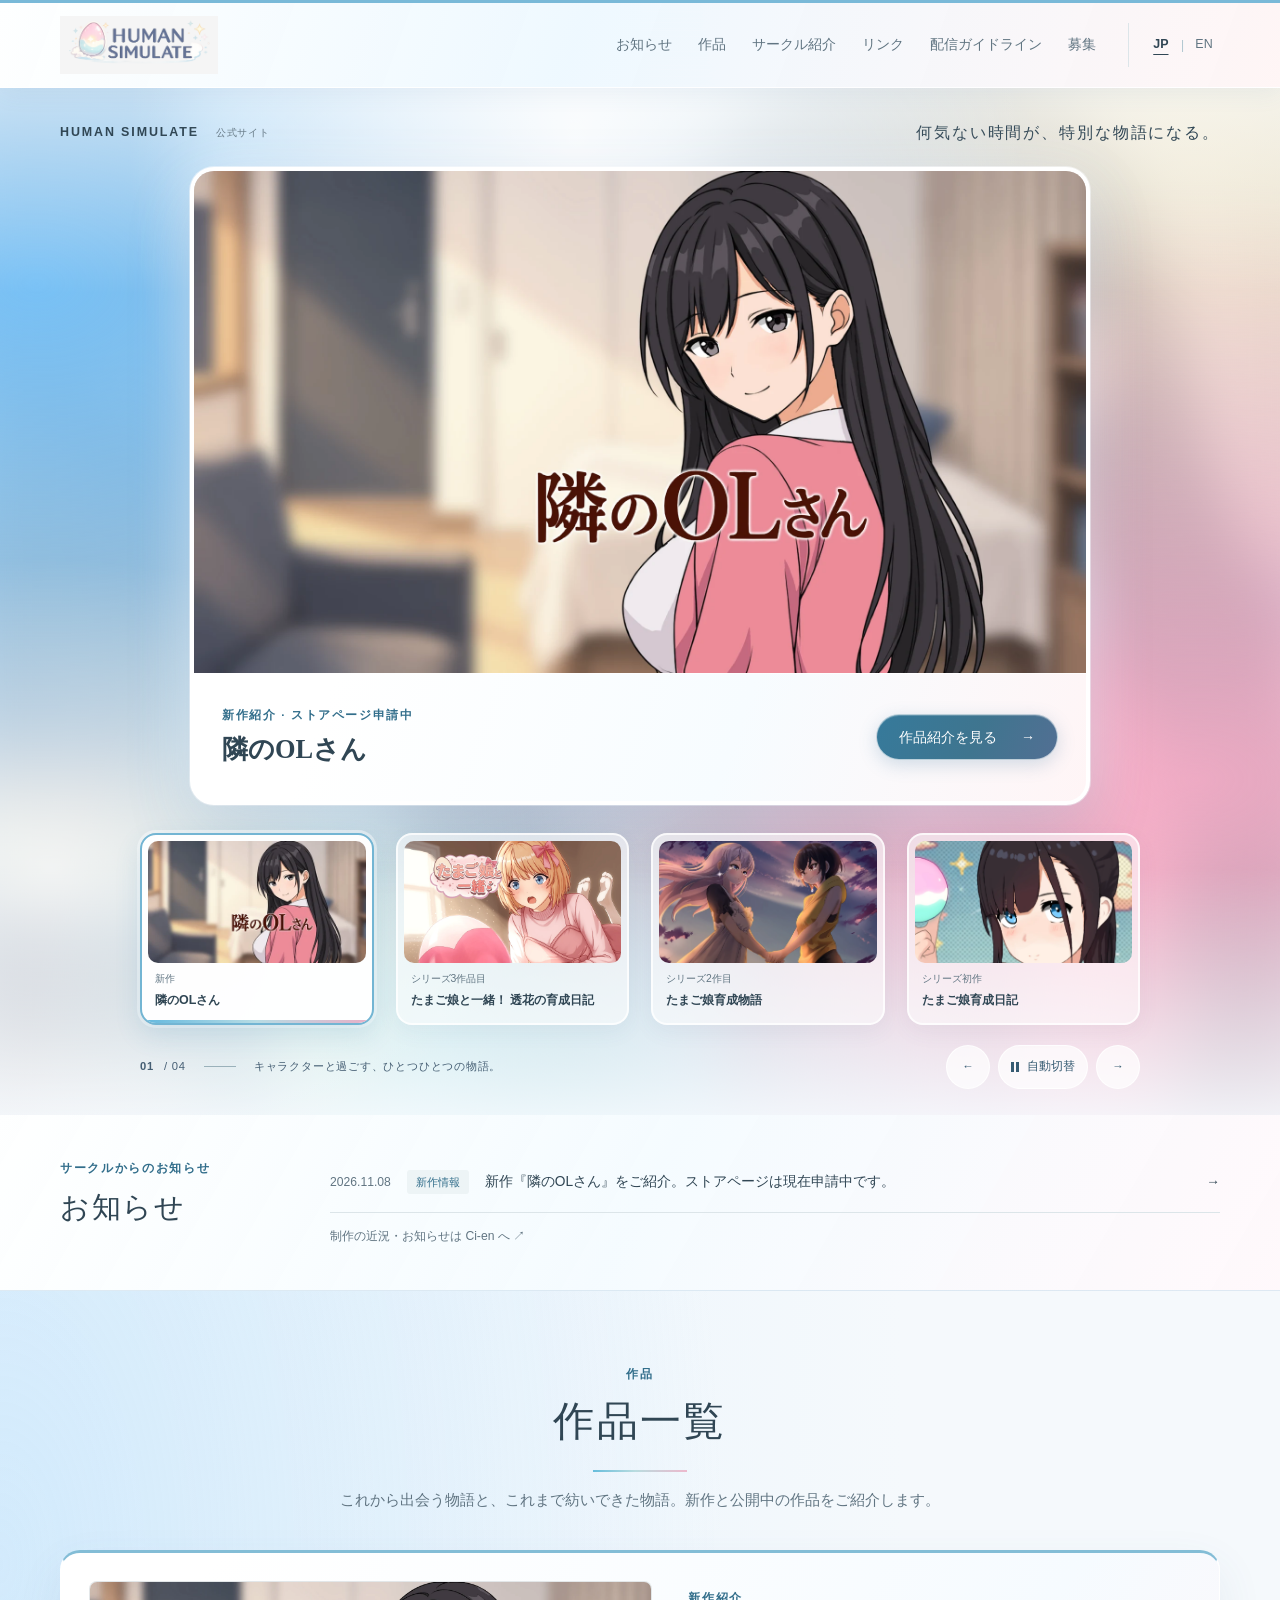
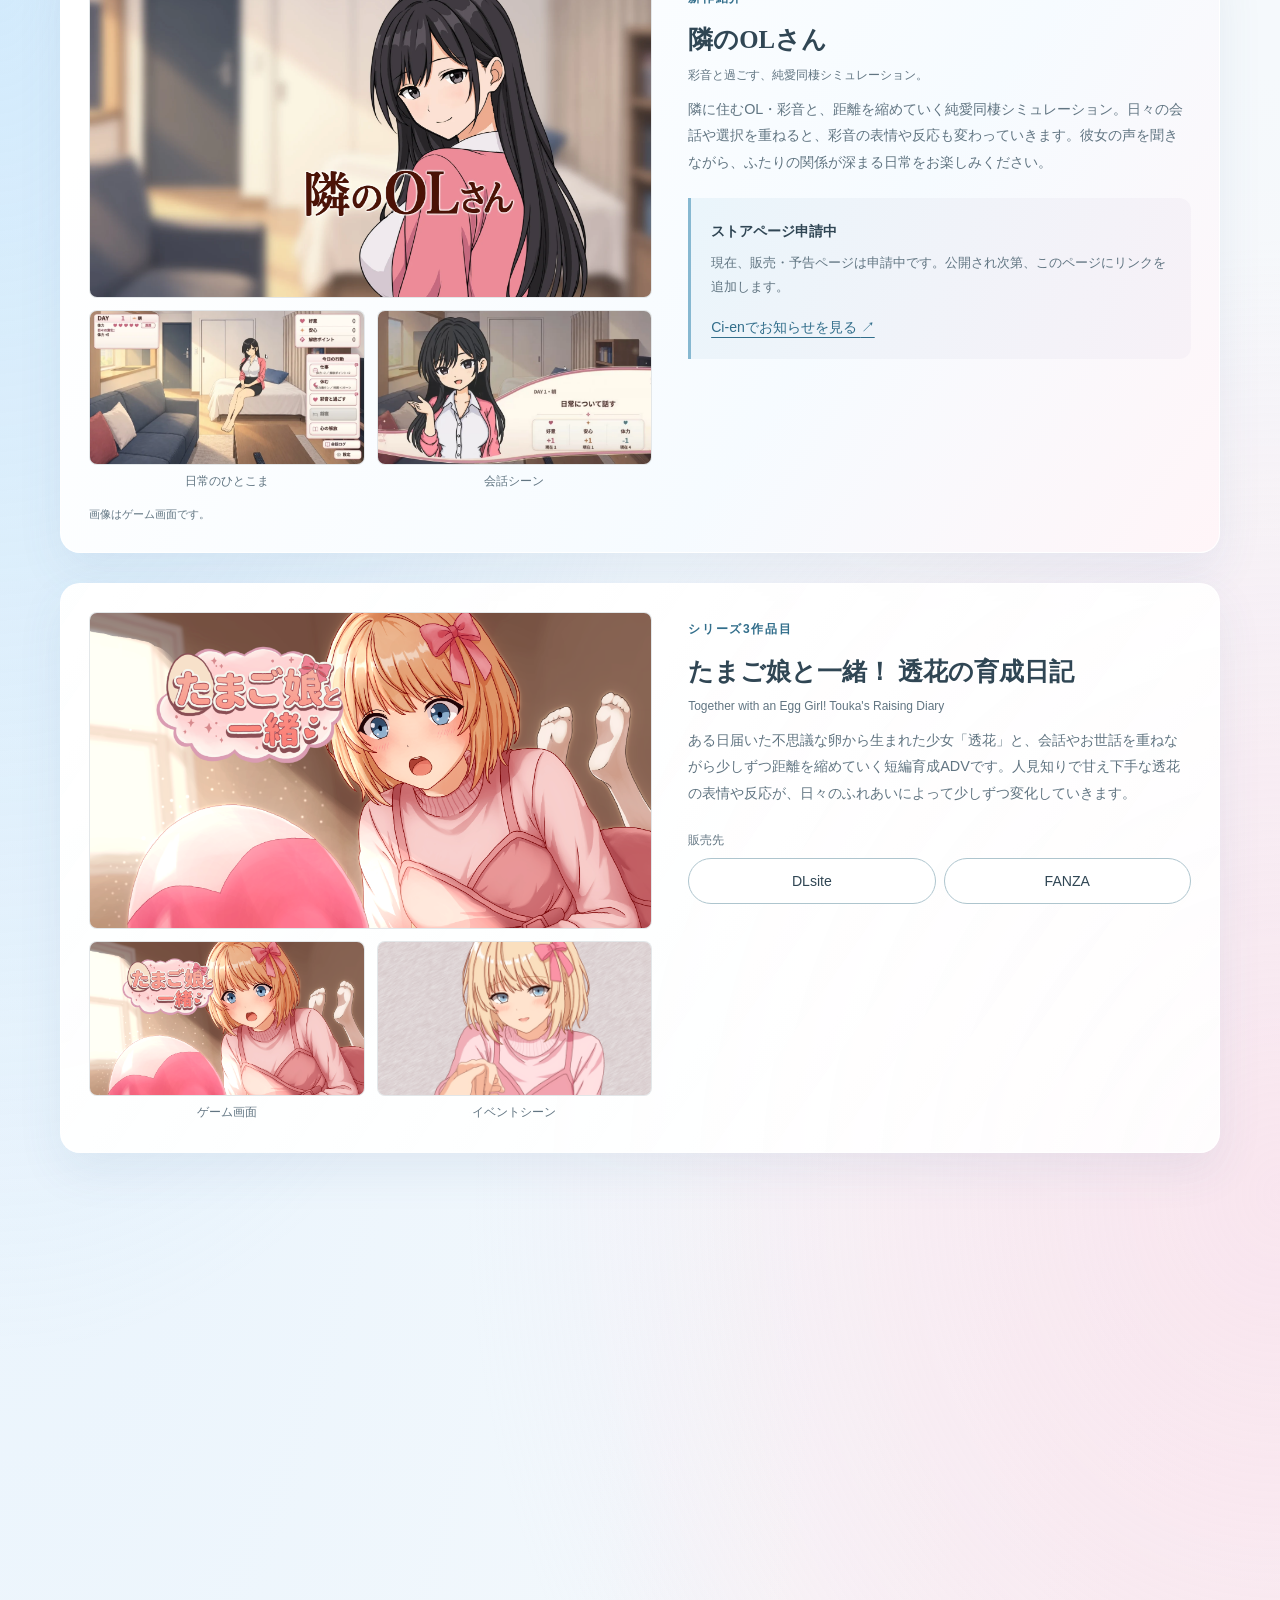
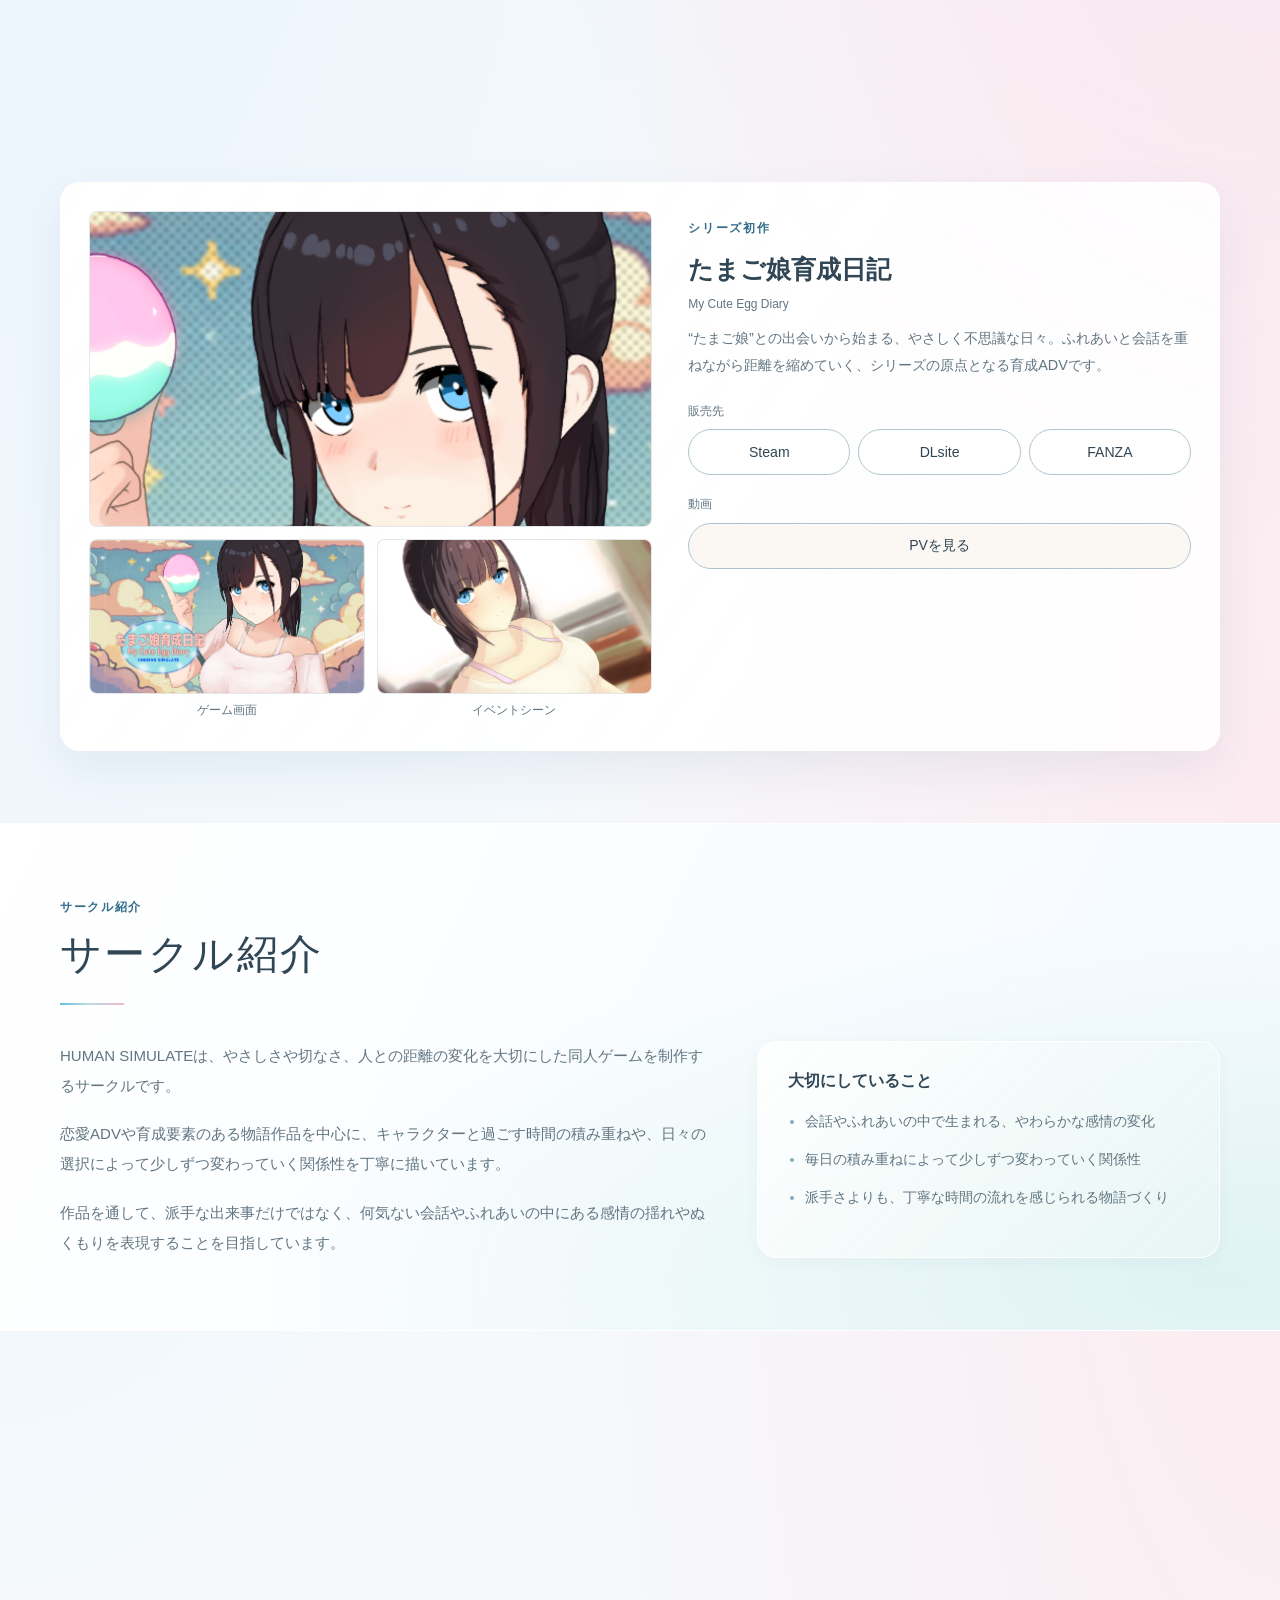
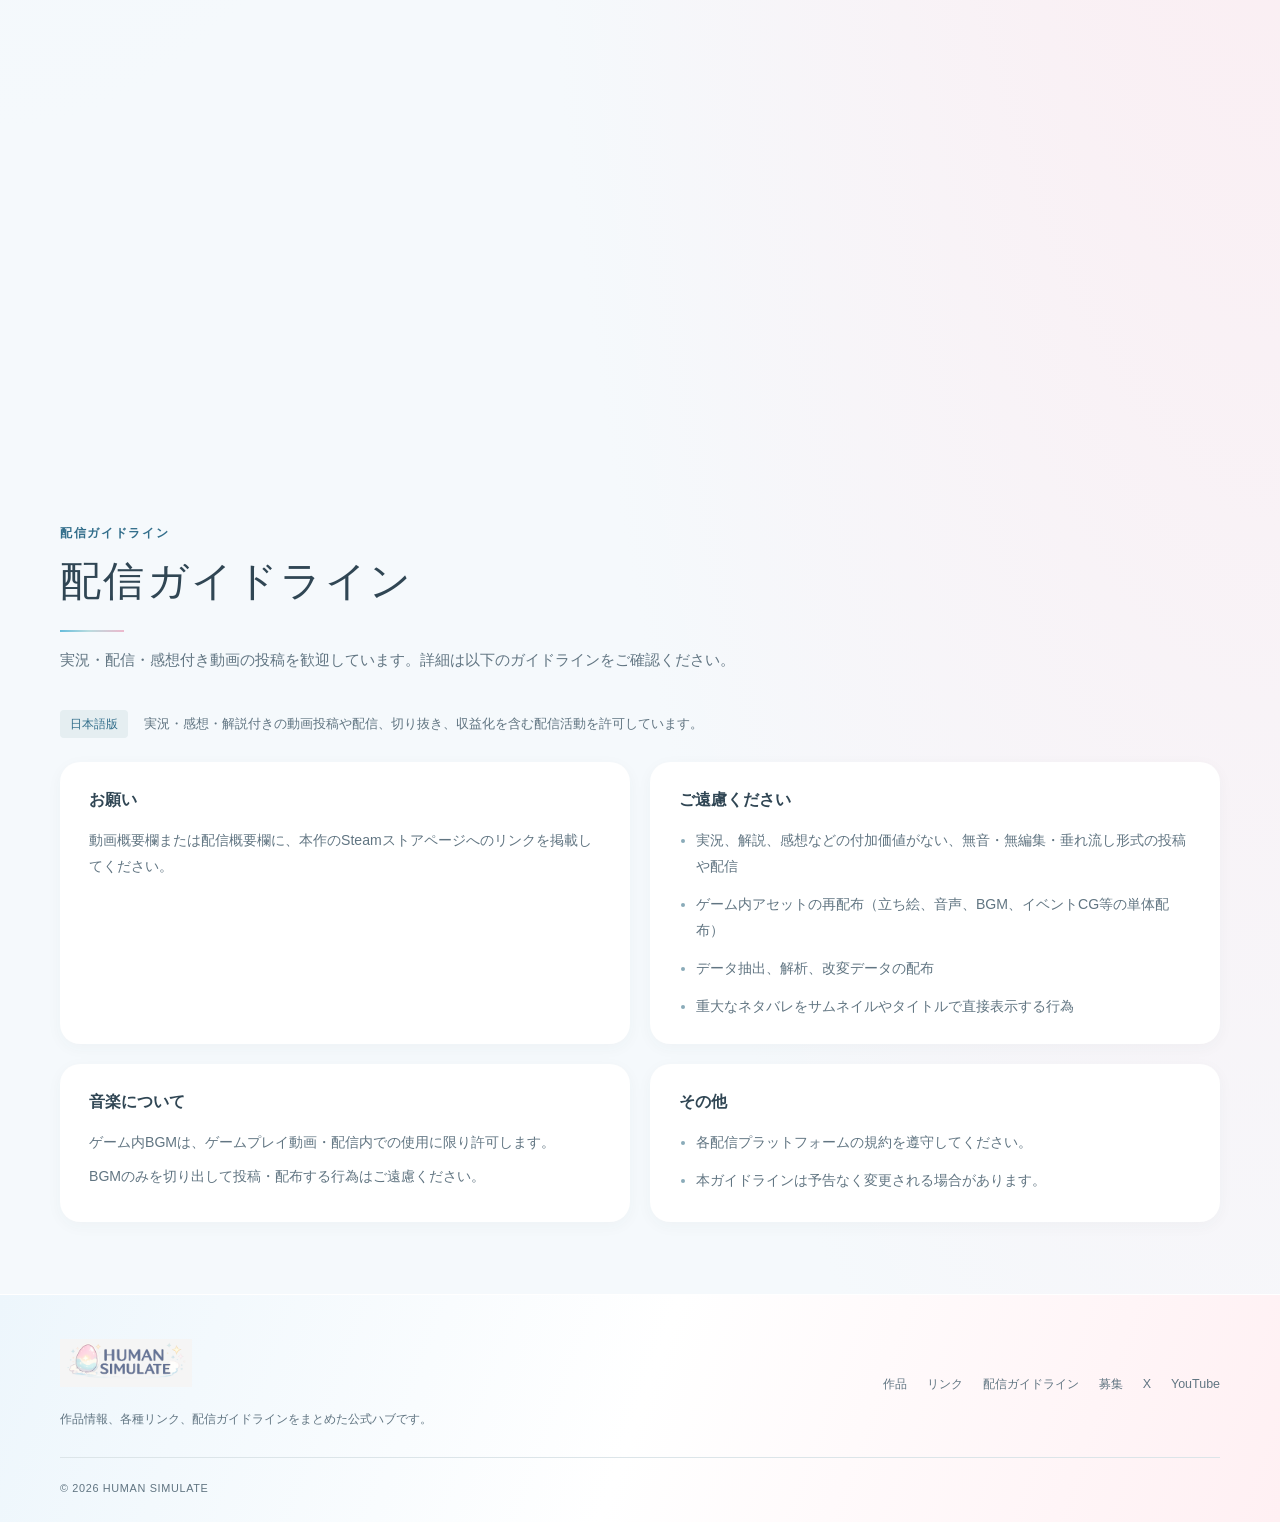
==== commit e6791cec: "Polish pastel lighting and add accessible featured-game transitions" ====
--- a/index.html
+++ b/index.html
@@ -23,7 +23,7 @@
   <link rel="apple-touch-icon" href="assets/images/favicon.png">
   <link rel="alternate" hreflang="ja" href="index.html">
   <link rel="alternate" hreflang="en" href="en/index.html">
-  <link rel="stylesheet" href="style.css">
+  <link rel="stylesheet" href="style.css?v=20261108-2">
   <!-- Google tag (gtag.js) -->
   <script async src="https://www.googletagmanager.com/gtag/js?id=G-D9LKPD24TH"></script>
   <script>
@@ -33,7 +33,7 @@
 
     gtag('config', 'G-D9LKPD24TH');
   </script>
-  <script src="script.js" defer></script>
+  <script src="script.js?v=20261108-2" defer></script>
 </head>
 <body class="page-home">
   <a class="skip-link" href="#main-content">本文へ移動</a>
@@ -78,7 +78,10 @@
 
   <main id="main-content">
     <section class="showcase" aria-label="ピックアップ作品" data-showcase>
-      <div class="showcase__atmosphere" aria-hidden="true"></div>
+      <div class="showcase__atmosphere" aria-hidden="true">
+        <div class="showcase__color-image is-current" data-atmosphere></div>
+        <div class="showcase__color-image" data-atmosphere></div>
+      </div>
       <div class="section__shell">
         <div class="showcase__intro">
           <h1>HUMAN SIMULATE <span>公式サイト</span></h1>
@@ -154,7 +157,14 @@
             <span><small>シリーズ初作</small>たまご娘育成日記</span>
           </button>
         </div>
-        <p class="showcase__position" aria-live="polite" aria-atomic="true"><span data-slide-number>01</span> / 04 <span class="showcase__position-line" aria-hidden="true"></span> キャラクターと過ごす、ひとつひとつの物語。</p>
+        <div class="showcase__toolbar">
+          <p class="showcase__position" aria-live="polite" aria-atomic="true"><span data-slide-number>01</span> / 04 <span class="showcase__position-line" aria-hidden="true"></span> キャラクターと過ごす、ひとつひとつの物語。</p>
+          <div class="showcase__controls" data-slide-controls hidden>
+            <button class="showcase__arrow" type="button" data-slide-step="-1" aria-label="前の作品"><span aria-hidden="true">←</span></button>
+            <button class="showcase__autoplay" type="button" data-autoplay aria-pressed="false" aria-label="作品の自動切替"><span class="showcase__play-icon" aria-hidden="true"></span>自動切替</button>
+            <button class="showcase__arrow" type="button" data-slide-step="1" aria-label="次の作品"><span aria-hidden="true">→</span></button>
+          </div>
+        </div>
       </div>
     </section>
 
--- a/style.css
+++ b/style.css
@@ -1,18 +1,22 @@
 :root {
   --font-sans: "Yu Gothic", "Hiragino Sans", "BIZ UDPGothic", sans-serif;
   --font-serif: "Yu Mincho", "Hiragino Mincho ProN", Georgia, serif;
-  --bg: #f4f8fa;
+  --bg: #f5f9fc;
   --surface: #fff;
   --surface-strong: #fff;
   --text: #304654;
   --muted: #617582;
-  --accent: #41778a;
+  --accent: #326e8b;
+  --sky: #9cddf5;
+  --rose: #f6c4d7;
+  --cream: #fff1cf;
+  --mint: #c9eee4;
   --line: #dce5e9;
   --line-strong: #aec5ce;
-  --shadow: 0 12px 36px rgba(48, 70, 84, .055);
+  --shadow: 0 18px 46px rgba(63, 104, 140, .09);
   --shadow-soft: 0 4px 16px rgba(48, 70, 84, .04);
   --radius-lg: 22px;
-  --radius-md: 14px;
+  --radius-md: 20px;
   --radius-sm: 8px;
   --container: min(1160px, calc(100% - 48px));
   --header-height: 84px;
@@ -26,7 +30,8 @@
   color: var(--text);
   font-family: var(--font-sans);
   line-height: 1.85;
-  background: var(--bg);
+  background: radial-gradient(ellipse at 0 25%, #e5f2fd 0, transparent 50%),
+    radial-gradient(ellipse at 100% 65%, #fcebf0 0, transparent 42%), var(--bg);
   text-rendering: optimizeLegibility;
 }
 img { display: block; max-width: 100%; height: auto; }
@@ -44,9 +49,10 @@
 .skip-link:focus { transform: none; }
 .site-header {
   position: sticky; top: 0; z-index: 20;
-  background: rgba(255, 255, 255, .96);
-  border-top: 3px solid #79a3b4; border-bottom: 1px solid var(--line);
-  backdrop-filter: blur(14px);
+  background: linear-gradient(110deg, rgba(255,255,255,.94), rgba(238,248,255,.92) 45%, rgba(255,245,245,.94));
+  border-top: 3px solid #79b9d8; border-bottom: 1px solid rgba(255,255,255,.9);
+  box-shadow: 0 3px 24px rgba(67,115,153,.09);
+  backdrop-filter: blur(18px);
 }
 .site-header__shell, .section__shell, .site-footer__shell { width: var(--container); margin-inline: auto; }
 .site-header__shell {
@@ -58,11 +64,12 @@
 .site-header__utility { display: flex; align-items: center; gap: 22px; margin-left: auto; }
 .site-nav { display: flex; align-items: center; gap: 6px; }
 .site-nav__link {
+  position: relative;
   padding: 14px 10px; font-size: .88rem; color: var(--muted);
   border-bottom: 2px solid transparent;
-  transition: border-color .18s, color .18s;
-}
-.site-nav__link:hover, .site-nav__link[aria-current="page"] { color: var(--accent); border-bottom-color: var(--accent); }
+  transition: border-color .25s, color .25s, background-color .25s;
+}
+.site-nav__link:hover, .site-nav__link[aria-current="page"] { color: var(--accent); border-bottom-color: #76bdd6; background: rgba(255,255,255,.65); }
 .lang-switch { order: 2; display: flex; align-items: center; gap: 4px; padding-left: 16px; border-left: 1px solid var(--line); }
 .lang-switch__link { display: grid; place-items: center; min-width: 32px; min-height: 44px; font-size: .78rem; color: var(--muted); }
 .lang-switch__link[aria-current="page"] { font-weight: 700; color: var(--text); text-decoration: underline; text-underline-offset: 6px; }
@@ -73,68 +80,126 @@
   background: #fff; border-radius: 8px;
 }
 .menu-toggle__label { position: absolute; width: 1px; height: 1px; overflow: hidden; clip-path: inset(50%); }
-.menu-toggle__line { width: 18px; height: 1px; background: var(--text); }
+.menu-toggle__line { width: 18px; height: 1px; background: var(--text); transition: transform .25s, opacity .2s; }
+.menu-toggle[aria-expanded="true"] .menu-toggle__line:nth-of-type(2) { transform: translateY(6px) rotate(45deg); }
+.menu-toggle[aria-expanded="true"] .menu-toggle__line:nth-of-type(3) { opacity: 0; }
+.menu-toggle[aria-expanded="true"] .menu-toggle__line:nth-of-type(4) { transform: translateY(-6px) rotate(-45deg); }
 .section { position: relative; padding: 72px 0; }
 .section[id], .work-card[id] { scroll-margin-top: calc(var(--header-height) + 24px); }
-.section__head { max-width: 780px; margin-bottom: 32px; }
+.section__head { max-width: 780px; margin-bottom: 36px; }
 .eyebrow { margin: 0 0 8px; font-size: .75rem; font-weight: 600; letter-spacing: .14em; color: var(--accent); }
 .section__title { margin: 0 0 14px; font-family: var(--font-serif); font-size: clamp(1.85rem, 3.2vw, 2.6rem); font-weight: 500; line-height: 1.4; letter-spacing: .06em; }
+.section:not(.news) .section__title::after {
+  content: ""; display: block; width: 64px; height: 2px; margin-top: 20px;
+  background: linear-gradient(90deg, #67bddc, #b9dcdf 45%, #edb9cd);
+}
 .section__lead, .page-hero__lead, .page-hero__subtext { margin: 0; color: var(--muted); font-size: .95rem; }
 .button {
   display: inline-flex; align-items: center; justify-content: center; gap: 24px;
   min-height: 46px; padding: 10px 22px; border: 1px solid var(--line-strong);
-  border-radius: 6px; text-align: center; font-size: .88rem; line-height: 1.6;
-  transition: background-color .18s, border-color .18s;
+  border-radius: 999px; text-align: center; font-size: .88rem; line-height: 1.6;
+  transition: background-color .25s, border-color .25s, box-shadow .25s, transform .25s;
 }
 .button:hover { background: #eaf2f5; border-color: var(--accent); }
-.button--primary { color: #fff; background: var(--accent); border-color: var(--accent); }
-.button--primary:hover { color: #fff; background: #305f70; }
+.button--primary {
+  color: #fff; background: linear-gradient(115deg, #367a9b, #3f758f 55%, #526f93);
+  border-color: rgba(255,255,255,.65); box-shadow: 0 5px 18px rgba(61,120,158,.22), inset 0 1px rgba(255,255,255,.2);
+}
+.button--primary:hover { color: #fff; background: linear-gradient(115deg, #2b6c8c, #385f82); box-shadow: 0 8px 22px rgba(61,120,158,.3); }
+.button > span[aria-hidden] { transition: transform .25s; }
+.button:hover > span[aria-hidden] { transform: translateX(4px); }
 .button--secondary, .button--chip { background: #fff; }
 .button--ghost { background: #fbf8f4; }
 .text-link { color: var(--accent); font-size: .88rem; text-decoration: underline; text-underline-offset: 5px; }
 
-/* A manual showcase keeps visitors in control and works without auto-play. */
+/* Artwork, colored light and white haze form separate background layers. */
 .showcase {
   --showcase-art: url("assets/images/ol-main.webp");
+  --slide-duration: 7500ms;
   position: relative; isolation: isolate; overflow: hidden;
-  padding: 26px 0 22px; background: #f1e9e3;
+  padding: 30px 0 26px; background: #dcecf8;
 }
 .showcase__atmosphere {
-  position: absolute; z-index: -2; inset: -60px;
-  background: var(--showcase-art) center / cover;
-  filter: blur(42px); opacity: .23;
+  position: absolute; z-index: -3; inset: -40px;
+  filter: blur(30px) saturate(1.25); opacity: .45; pointer-events: none;
+}
+.showcase__color-image {
+  position: absolute; inset: 0; background: var(--showcase-art) center / cover;
+  opacity: 0; transition: opacity 1.2s ease;
+}
+.showcase__color-image.is-current { opacity: 1; }
+.showcase::before {
+  content: ""; position: absolute; z-index: -2; inset: -12%; pointer-events: none;
+  background:
+    radial-gradient(ellipse at 12% 25%, rgba(117,195,251,.92), transparent 52%),
+    radial-gradient(ellipse at 85% 64%, rgba(252,173,201,.85), transparent 52%),
+    radial-gradient(ellipse at 46% 95%, rgba(141,229,234,.9), transparent 46%),
+    radial-gradient(ellipse at 86% 5%, rgba(255,239,202,.9), transparent 38%);
+  animation: light-drift 24s ease-in-out infinite alternate;
+  animation-play-state: paused;
 }
 .showcase::after {
   content: ""; position: absolute; z-index: -1; inset: 0; pointer-events: none;
-  background: linear-gradient(110deg, rgba(226,241,246,.86), rgba(255,250,244,.55) 55%, rgba(246,225,226,.75));
-}
+  background:
+    radial-gradient(ellipse at 45% 5%, rgba(255,255,255,.88), transparent 45%),
+    radial-gradient(ellipse at 4% 76%, rgba(255,255,255,.75), transparent 28%),
+    linear-gradient(180deg, rgba(245,250,255,.6), transparent 20%, transparent 76%, rgba(248,251,255,.88));
+}
+.showcase[data-playing="true"]::before { animation-play-state: running; }
 .showcase__intro { display: flex; align-items: center; justify-content: space-between; gap: 18px; margin: 0 0 20px; }
 .showcase__intro h1 { margin: 0; font-size: .78rem; font-weight: 600; letter-spacing: .15em; }
 .showcase__intro h1 span { padding-left: 12px; font-size: .65rem; letter-spacing: .06em; color: var(--muted); font-weight: 400; }
-.showcase__intro > p { margin: 0; font-family: var(--font-serif); font-size: .9rem; letter-spacing: .08em; }
-.showcase__stage { max-width: 900px; margin: auto; border: 4px solid #fff; border-radius: 18px; overflow: hidden; background: #fff; box-shadow: 0 20px 55px rgba(62,76,83,.09); }
-.showcase__visual { display: block; background: #ede8e3; }
+.showcase__intro > p { margin: 0; font-family: var(--font-serif); font-size: .98rem; letter-spacing: .12em; }
+.showcase__stage {
+  position: relative; max-width: 900px; margin: auto; border: 4px solid rgba(255,255,255,.96);
+  border-radius: 24px; overflow: hidden; background: #fff;
+  box-shadow: 0 25px 65px rgba(64,98,149,.18), 0 0 0 1px rgba(255,255,255,.5), 0 0 55px rgba(255,255,255,.45);
+}
+.showcase__slide.is-leaving { position: absolute; inset: 0; z-index: 2; pointer-events: none; }
+.showcase__visual { display: block; position: relative; isolation: isolate; overflow: hidden; background: linear-gradient(120deg,#eef5fc,#fdf3f4); }
+.showcase__visual::before { content: ""; position: absolute; z-index: -1; inset: -24px; background: var(--feature-art) center / cover; filter: blur(24px); opacity: .32; }
 .showcase__visual img { width: 100%; height: auto; aspect-ratio: 16 / 9; object-fit: contain; }
-.showcase__caption { display: flex; align-items: center; justify-content: space-between; gap: 24px; padding: 20px 28px; background: #fff; }
+.showcase__caption {
+  display: flex; align-items: center; justify-content: space-between; gap: 24px; min-height: 128px;
+  padding: 20px 28px; background: linear-gradient(110deg,#fff 15%,#f7fcff 60%,#fff5f6);
+  border-top: 1px solid rgba(255,255,255,.8);
+}
 .showcase__caption .eyebrow { margin-bottom: 4px; font-size: .72rem; }
 .showcase__caption h2 { margin: 0; font-family: var(--font-serif); font-size: clamp(1.1rem, 2.2vw, 1.65rem); font-weight: 600; line-height: 1.5; }
 .showcase__caption .button { flex-shrink: 0; }
-.showcase__selectors { max-width: 1040px; margin: 22px auto 0; display: grid; grid-template-columns: repeat(4, minmax(0, 1fr)); gap: 18px; }
+.showcase__selectors { max-width: 1000px; margin: 28px auto 0; display: grid; grid-template-columns: repeat(4, minmax(0, 1fr)); gap: 22px; }
 .showcase__selector {
-  display: grid; grid-template-columns: 84px minmax(0,1fr); align-items: center; gap: 12px;
-  padding: 7px; text-align: left; background: rgba(255,255,255,.6);
-  border: 2px solid transparent; border-radius: 10px;
-  transition: background-color .18s, border-color .18s;
+  position: relative; display: grid; grid-template-columns: 1fr; align-content: start; gap: 8px;
+  padding: 6px 6px 12px; text-align: left; background: rgba(255,255,255,.56);
+  border: 2px solid rgba(255,255,255,.75); border-radius: 16px; overflow: hidden;
+  box-shadow: 0 7px 22px rgba(63,104,140,.06);
+  transition: background-color .3s, border-color .3s, box-shadow .3s, transform .3s;
 }
 .showcase__selector:hover { background: #fff; }
-.showcase__selector[aria-pressed="true"] { border-color: var(--accent); background: #fff; }
-.showcase__selector img { width: 84px; height: 58px; object-fit: cover; border-radius: 4px; }
-.showcase__selector > span { font-size: .72rem; line-height: 1.6; font-weight: 600; overflow-wrap: anywhere; }
-.showcase__selector small { display: block; font-size: .61rem; font-weight: 400; color: var(--muted); margin-bottom: 3px; }
-.showcase__position { display: flex; justify-content: center; align-items: center; gap: 10px; margin: 18px 0 0; font-size: .65rem; letter-spacing: .07em; color: #526977; }
+.showcase__selector[aria-pressed="true"] { border-color: #73b5d3; background: rgba(255,255,255,.96); box-shadow: 0 10px 26px rgba(56,128,176,.16), 0 0 0 3px rgba(255,255,255,.45); }
+.showcase__selector::after {
+  content: ""; position: absolute; height: 3px; bottom: 0; left: 0; right: 0;
+  background: linear-gradient(90deg,#63b8de,#b8dce4,#e8afc7); transform: scaleX(0); transform-origin: left;
+}
+.showcase[data-playing="true"] .showcase__selector[aria-pressed="true"]::after { animation: slide-progress var(--slide-duration) linear both; }
+.showcase__selector img { width: 100%; height: auto; aspect-ratio: 16 / 9; object-fit: cover; border-radius: 10px; }
+.showcase__selector > span { padding-inline: 7px; font-size: .78rem; line-height: 1.6; font-weight: 600; overflow-wrap: anywhere; }
+.showcase__selector small { display: block; font-size: .65rem; font-weight: 400; color: var(--muted); margin-bottom: 3px; }
+.showcase__toolbar { max-width: 1000px; margin: 20px auto 0; display: flex; justify-content: space-between; align-items: center; gap: 16px; }
+.showcase__position { display: flex; justify-content: center; align-items: center; gap: 10px; margin: 0; font-size: .7rem; letter-spacing: .07em; color: #465f74; }
 .showcase__position [data-slide-number] { font-weight: 700; }
 .showcase__position-line { width: 32px; height: 1px; background: #9ab1ba; margin-inline: 8px; }
-.news { background: #fff; padding: 42px 0; border-bottom: 1px solid var(--line); }
+.showcase__controls { display: flex; align-items: center; gap: 8px; flex-shrink: 0; }
+.showcase__arrow, .showcase__autoplay {
+  display: inline-flex; justify-content: center; align-items: center; gap: 8px;
+  min-height: 44px; min-width: 44px; padding: 8px 12px; border: 1px solid rgba(255,255,255,.9);
+  border-radius: 999px; background: rgba(255,255,255,.7); color: #365b72; font-size: .72rem;
+  transition: background-color .25s, box-shadow .25s;
+}
+.showcase__arrow:hover, .showcase__autoplay:hover { background: #fff; box-shadow: 0 4px 16px rgba(63,104,140,.12); }
+.showcase__play-icon { width: 0; height: 0; border-top: 5px solid transparent; border-bottom: 5px solid transparent; border-left: 7px solid currentColor; }
+.showcase__autoplay[aria-pressed="true"] .showcase__play-icon { width: 8px; height: 10px; border: 0; border-left: 3px solid; border-right: 3px solid; }
+.news { background: linear-gradient(120deg,rgba(255,255,255,.95),rgba(245,251,255,.9),rgba(255,248,251,.92)); padding: 42px 0; border-bottom: 1px solid rgba(209,226,238,.7); }
 .news__layout { display: grid; grid-template-columns: 230px minmax(0, 1fr); gap: 40px; align-items: start; }
 .news .section__head { margin: 0; }
 .news .section__title { font-size: 1.8rem; margin: 0; }
@@ -144,10 +209,13 @@
 .news__tag { font-size: .68rem; padding: 2px 9px; background: #edf4f6; color: var(--accent); border-radius: 3px; }
 .news__community { display: block; width: fit-content; margin-top: 12px; color: var(--muted); font-size: .76rem; }
 .news__community:hover { text-decoration: underline; }
-.card { border: 1px solid var(--line); border-radius: var(--radius-md); background: var(--surface); box-shadow: var(--shadow); }
+.card { border: 1px solid rgba(255,255,255,.95); border-radius: var(--radius-md); background: var(--surface); box-shadow: var(--shadow); }
+#works { background: radial-gradient(ellipse at 0 10%,rgba(185,224,250,.42),transparent 40%), radial-gradient(ellipse at 100% 55%,rgba(249,214,229,.46),transparent 45%); }
+#works > .section__shell > .section__head { text-align: center; margin-inline: auto; }
+#works .section__title::after { margin-inline: auto; width: 94px; }
 .works-grid { display: grid; gap: 30px; }
-.work-card { display: grid; grid-template-columns: minmax(0,1.12fr) minmax(0,1fr); gap: 36px; padding: 28px; align-items: start; }
-.work-card--upcoming { border-top: 3px solid #83a5b3; background: linear-gradient(125deg,#fff,#fdfbf8); }
+.work-card { display: grid; grid-template-columns: minmax(0,1.12fr) minmax(0,1fr); gap: 36px; padding: 28px; align-items: start; background: linear-gradient(125deg,rgba(255,255,255,.98),rgba(255,255,255,.88)); }
+.work-card--upcoming { border-top: 3px solid #83bdd6; background: linear-gradient(125deg,#fff 10%,#f6fbff 65%,#fff5f8); }
 .work-card__gallery { display: grid; gap: 12px; min-width: 0; }
 .media-frame { overflow: hidden; border-radius: 8px; background: #f1f3f4; border: 1px solid rgba(70,91,106,.08); }
 .media-frame img { width: 100%; height: 100%; object-fit: cover; }
@@ -168,20 +236,20 @@
 .work-card__label { margin: 0 0 7px; font-size: .75rem; color: var(--muted); }
 .button-row { display: flex; flex-wrap: wrap; gap: 8px; }
 .button-row .button { flex: 1 1 120px; }
-.release-notice { padding: 18px 20px; background: #eef4f6; border-left: 3px solid #8cabb7; border-radius: 0 8px 8px 0; }
+.release-notice { padding: 18px 20px; background: linear-gradient(115deg,#eaf5fb,#f7f1f7); border-left: 3px solid #86b8d1; border-radius: 0 12px 12px 0; }
 .release-notice__status { font-weight: 700; font-size: .88rem; }
 .release-notice p { margin: 6px 0 12px; font-size: .82rem; color: var(--muted); }
-#about { background: #fff; border-block: 1px solid var(--line); }
+#about { background: radial-gradient(ellipse at 95% 90%,rgba(197,233,228,.45),transparent 55%), linear-gradient(115deg,#fff,#f4faff); border-block: 1px solid #fff; }
 .about-layout { display: grid; grid-template-columns: minmax(0,1.4fr) minmax(0,1fr); gap: 48px; }
 .prose-block { display: grid; gap: 18px; }
 .prose-block.card { background: transparent; padding: 0; box-shadow: none; border: 0; }
 .prose-block p { margin: 0; color: var(--muted); font-size: .94rem; line-height: 2; }
-.about-panel { padding: 26px 30px; background: #f5f8f9; box-shadow: none; }
+.about-panel { padding: 26px 30px; background: linear-gradient(135deg,rgba(255,255,255,.9),rgba(232,246,243,.8)); box-shadow: var(--shadow-soft); }
 .about-panel__title, .link-card__title, .guideline-card__title, .recruit-card__title { margin: 0 0 14px; font-size: 1rem; line-height: 1.6; font-weight: 600; }
 .feature-list, .guideline-list { display: grid; gap: 12px; margin: 0; padding-left: 1.2em; color: var(--muted); font-size: .88rem; }
 .feature-list li::marker, .guideline-list li::marker { color: #8aabb9; }
 .link-grid { display: grid; grid-template-columns: repeat(3,minmax(0,1fr)); gap: 22px; }
-.link-card { padding: 24px; box-shadow: none; }
+.link-card { padding: 24px; box-shadow: var(--shadow-soft); }
 .link-card__title { padding-bottom: 14px; border-bottom: 1px solid var(--line); }
 .link-list { display: grid; gap: 2px; padding: 0; margin: 0; list-style: none; }
 .link-list__item { display: grid; gap: 2px; padding: 11px 0; border-bottom: 1px solid #edf1f3; }
@@ -197,16 +265,16 @@
 .lang-badge { display: inline-block; padding: 3px 10px; color: var(--accent); background: #e5eef1; border-radius: 4px; font-size: .75rem; }
 .guidelines-block__note { margin: 0; font-size: .82rem; color: var(--muted); }
 .guideline-grid { display: grid; grid-template-columns: repeat(2,minmax(0,1fr)); gap: 20px; }
-.guideline-card { padding: 24px 28px; box-shadow: none; }
+.guideline-card { padding: 24px 28px; box-shadow: var(--shadow-soft); }
 .guideline-card p, .recruit-card p { margin: 0 0 8px; font-size: .88rem; color: var(--muted); }
-.site-footer { padding: 44px 0 24px; background: #fff; border-top: 1px solid var(--line); }
+.site-footer { padding: 44px 0 24px; background: linear-gradient(110deg,#edf6fc,#fff 50%,#fff0f3); border-top: 1px solid #fff; }
 .site-footer__shell { display: grid; grid-template-columns: 1fr auto; gap: 26px 36px; align-items: center; }
 .brand__logo--footer { width: 132px; }
 .site-footer__text { margin: 12px 0 0; font-size: .76rem; color: var(--muted); }
 .site-footer__nav { display: flex; gap: 12px 20px; flex-wrap: wrap; justify-content: flex-end; font-size: .78rem; color: var(--muted); }
 .site-footer__nav a:hover { text-decoration: underline; text-underline-offset: 4px; }
 .site-footer__copy { grid-column: 1 / -1; margin: 0; padding-top: 20px; border-top: 1px solid var(--line); color: var(--muted); font-size: .68rem; letter-spacing: .06em; }
-.page-hero { background: linear-gradient(120deg,#e8f1f6,#fff9f3); }
+.page-hero { background: radial-gradient(ellipse at 0 30%,#c5e6fb,transparent 65%), radial-gradient(ellipse at 100% 80%,#f9d5e2,transparent 60%), linear-gradient(120deg,#e8f4fc,#fff6e8); }
 .page-hero__panel { display: grid; grid-template-columns: minmax(0,1.4fr) minmax(0,1fr); gap: 64px; align-items: center; }
 .page-hero__copy { display: grid; gap: 18px; }
 .page-hero__title { margin: 0; font-family: var(--font-serif); font-weight: 500; font-size: clamp(2rem,4vw,3rem); line-height: 1.4; }
@@ -218,13 +286,36 @@
 .recruit-grid { display: grid; grid-template-columns: repeat(3,minmax(0,1fr)); gap: 24px; }
 .recruit-card { padding: 26px; }
 
+/* Motion is progressive enhancement: content stays visible without JavaScript. */
+.has-motion .showcase__intro { animation: enter-soft .75s both; }
+.has-motion .showcase__stage { animation: enter-soft .9s .1s both; }
+.has-motion .showcase__selectors { animation: enter-soft .9s .2s both; }
+.will-reveal { opacity: 0; transform: translateY(18px); transition: opacity .7s ease, transform .7s ease; }
+.will-reveal.is-revealed, .will-reveal:focus-within, .will-reveal:target { opacity: 1; transform: none; }
+@keyframes enter-soft {
+  from { opacity: 0; transform: translateY(12px); }
+  to { opacity: 1; transform: translateY(0); }
+}
+@keyframes light-drift {
+  from { transform: translate3d(-1%, -1%, 0) scale(1); }
+  to { transform: translate3d(2%, 1%, 0) scale(1.06); }
+}
+@keyframes slide-progress {
+  from { transform: scaleX(0); }
+  to { transform: scaleX(1); }
+}
+@media (hover: hover) and (pointer: fine) {
+  .showcase__selector:hover { transform: translateY(-3px); box-shadow: 0 12px 28px rgba(63,104,140,.15); }
+  .button:hover { transform: translateY(-2px); }
+}
+
 /* The navigation remains reachable when JavaScript is unavailable. */
 @media (max-width: 1000px) {
   .site-header__utility { gap: 8px; }
   .site-nav__link { padding-inline: 6px; font-size: .8rem; }
   .brand__logo { width: 138px; }
   .showcase__selector { grid-template-columns: 1fr; gap: 6px; }
-  .showcase__selector img { width: 100%; height: 80px; }
+  .showcase__selectors { gap: 14px; }
   .showcase__selector > span { padding: 2px 4px; }
   .work-card { gap: 26px; }
   .link-card { padding: 20px; }
@@ -251,14 +342,15 @@
   .showcase__intro > p { margin-top: 8px; font-size: .82rem; }
   .showcase__stage { border-width: 3px; border-radius: 12px; }
   .showcase__visual img { height: auto; aspect-ratio: 16/9; }
-  .showcase__caption { padding: 18px; display: grid; gap: 14px; }
+  .showcase__caption { padding: 18px; display: grid; align-content: center; gap: 14px; min-height: 200px; }
   .showcase__caption .button { justify-self: start; }
   .showcase__selectors { gap: 8px; margin-top: 16px; }
-  .showcase__selector { padding: 4px; align-content: start; }
+  .showcase__selector { padding: 5px 5px 10px; align-content: start; border-radius: 12px; }
   .showcase__selector img { height: auto; aspect-ratio: 16/9; }
-  .showcase__selector > span { font-size: .64rem; }
-  .showcase__selector small { font-size: .56rem; letter-spacing: 0; }
-  .showcase__position { font-size: .6rem; gap: 6px; }
+  .showcase__selector > span { font-size: .75rem; }
+  .showcase__selector small { font-size: .68rem; letter-spacing: 0; }
+  .showcase__toolbar { flex-wrap: wrap; justify-content: center; gap: 10px; }
+  .showcase__position { font-size: .7rem; gap: 6px; }
   .showcase__position-line { width: 20px; margin-inline: 3px; }
   .news__layout { grid-template-columns: 1fr; gap: 16px; }
   .news__item { grid-template-columns: auto 1fr auto; gap: 8px 14px; }
@@ -275,11 +367,9 @@
   .site-footer__nav { justify-content: flex-start; }
 }
 @media (max-width: 600px) {
-  .showcase__selectors { grid-template-columns: repeat(2,minmax(0,1fr)); }
-  .showcase__selector { grid-template-columns: 54px minmax(0,1fr); align-items: center; padding: 7px; gap: 8px; }
-  .showcase__selector img { width: 54px; height: 54px; object-fit: cover; }
-  .showcase__selector > span { padding: 0; font-size: .72rem; }
-  .showcase__selector small { font-size: .62rem; }
+  .showcase__selectors { grid-template-columns: repeat(2,minmax(0,1fr)); gap: 12px; }
+  .showcase__selector > span { padding: 0 4px; }
+  .showcase__toolbar { flex-direction: column; margin-top: 16px; }
 }
 @media (max-width: 380px) {
   .work-card { padding: 16px; }
@@ -288,4 +378,5 @@
 @media (prefers-reduced-motion: reduce) {
   html { scroll-behavior: auto; }
   *, *::before, *::after { animation: none !important; transition: none !important; scroll-behavior: auto !important; }
-}
+  .will-reveal { opacity: 1; transform: none; }
+}
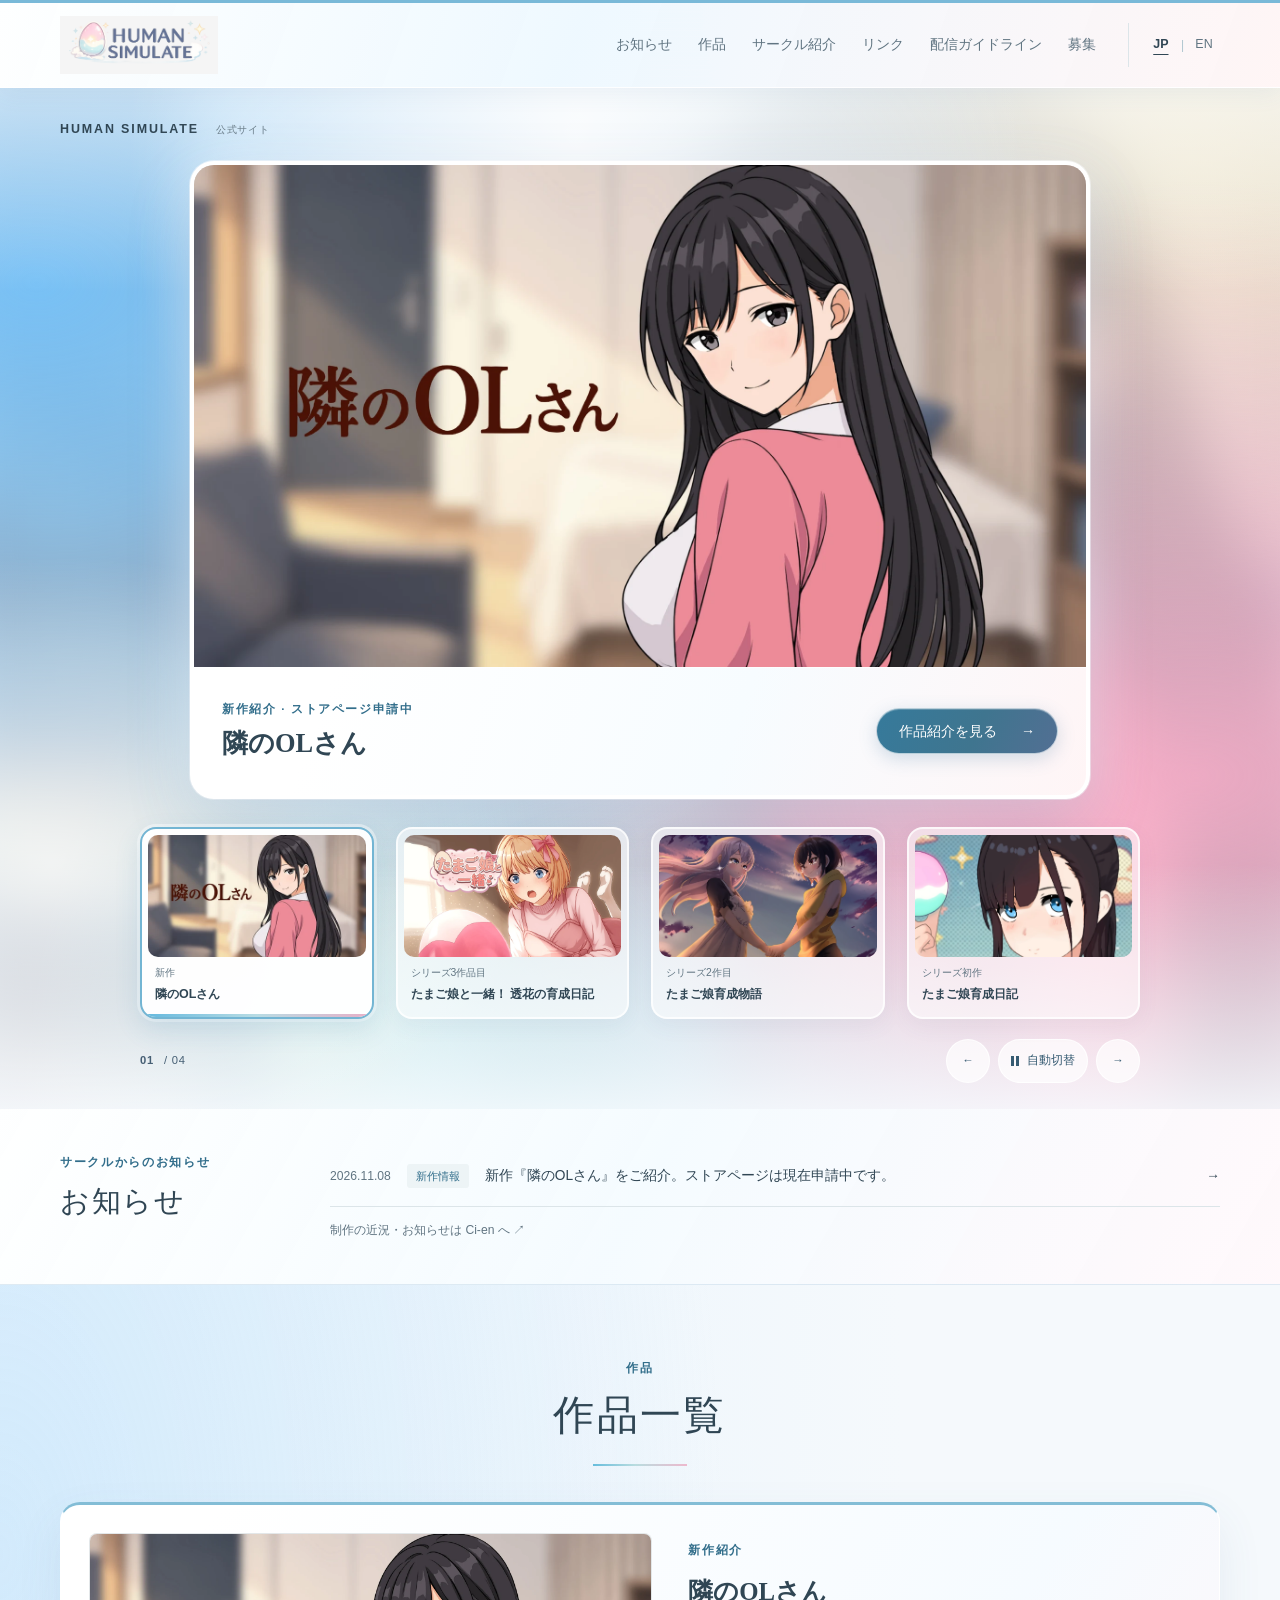
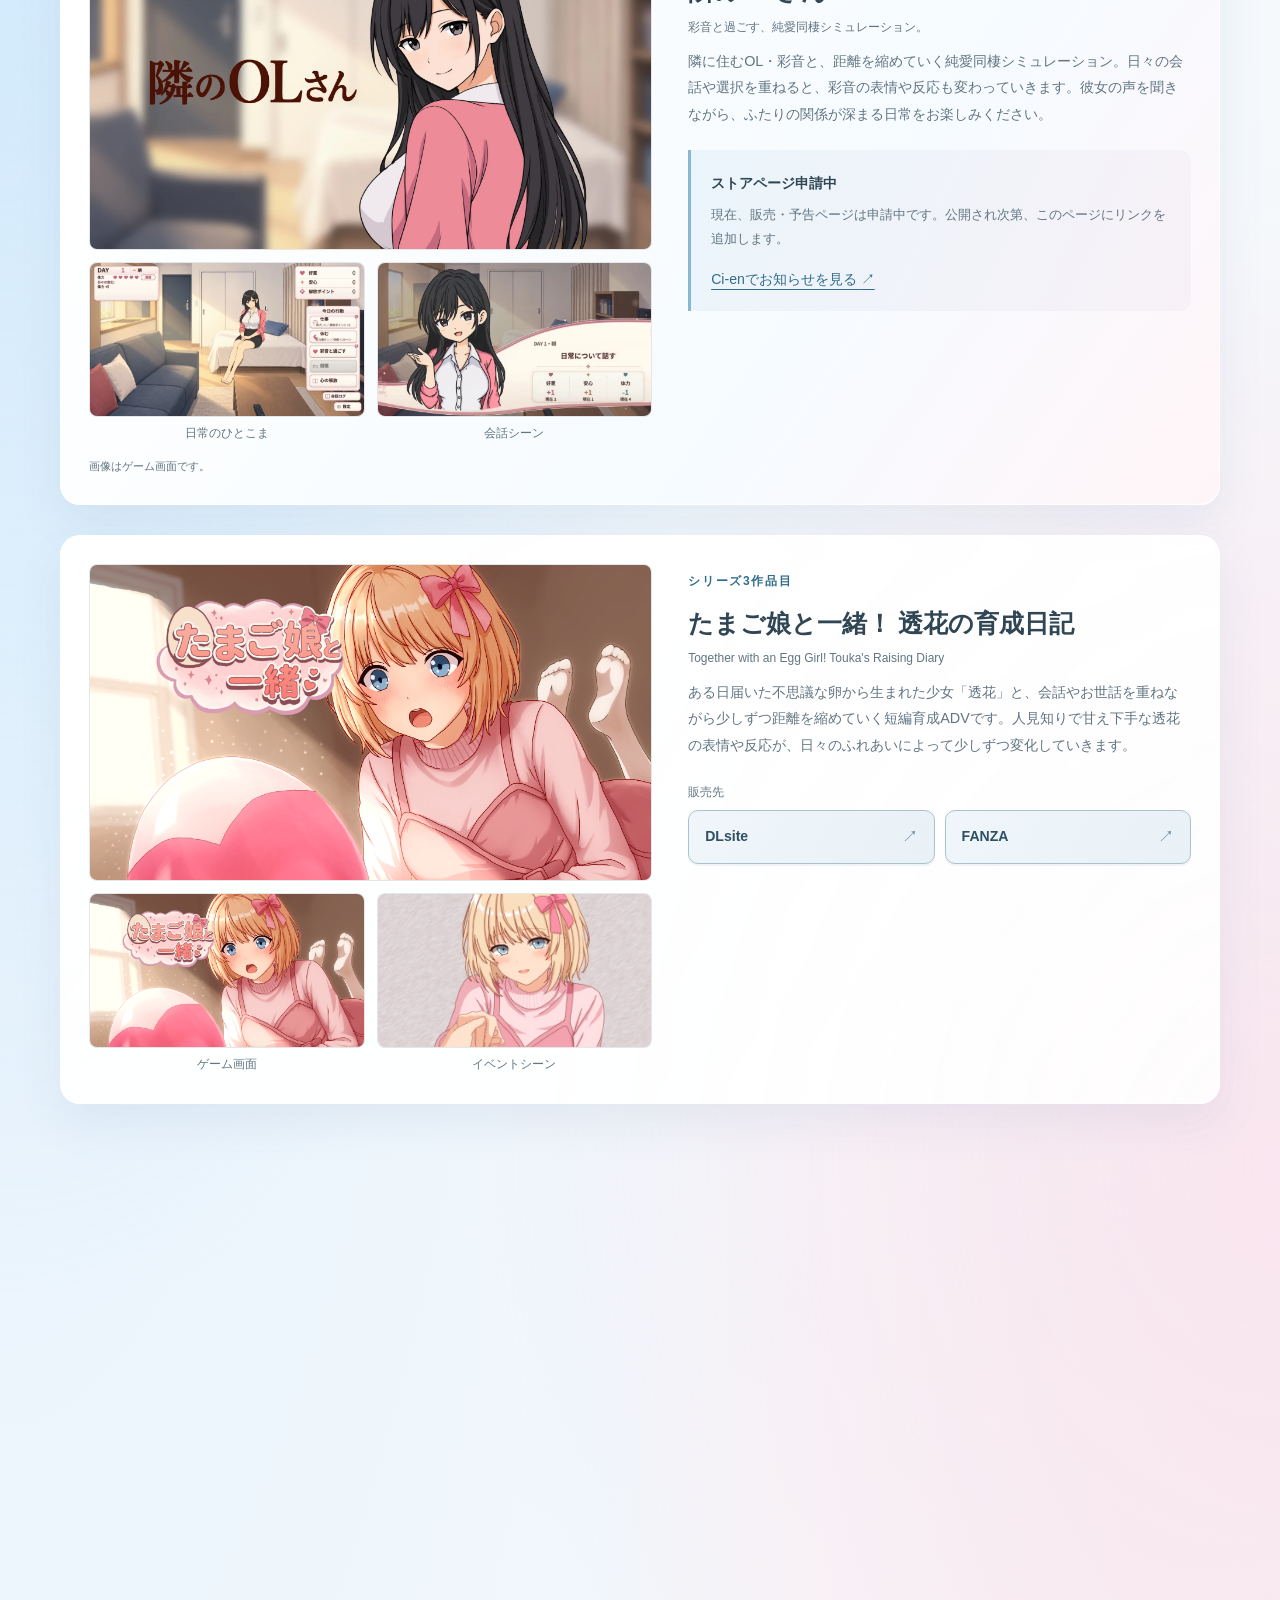
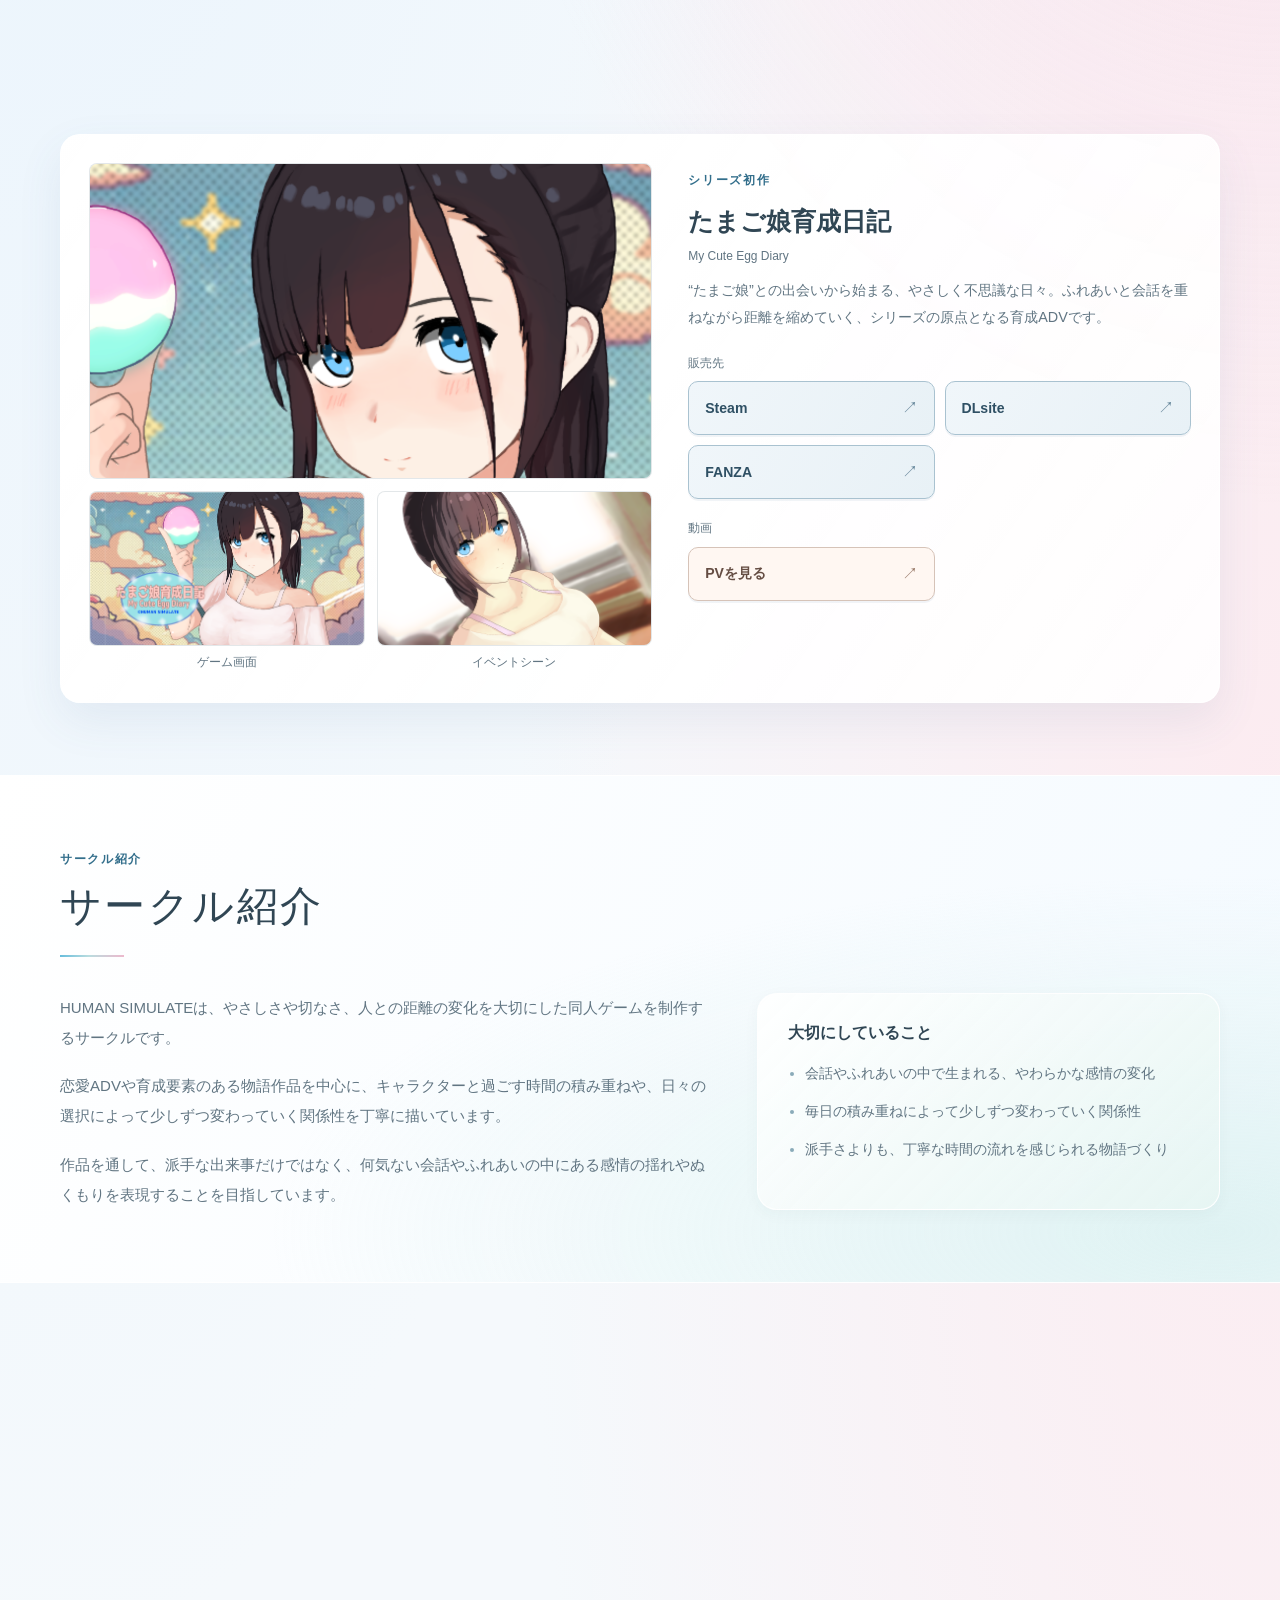
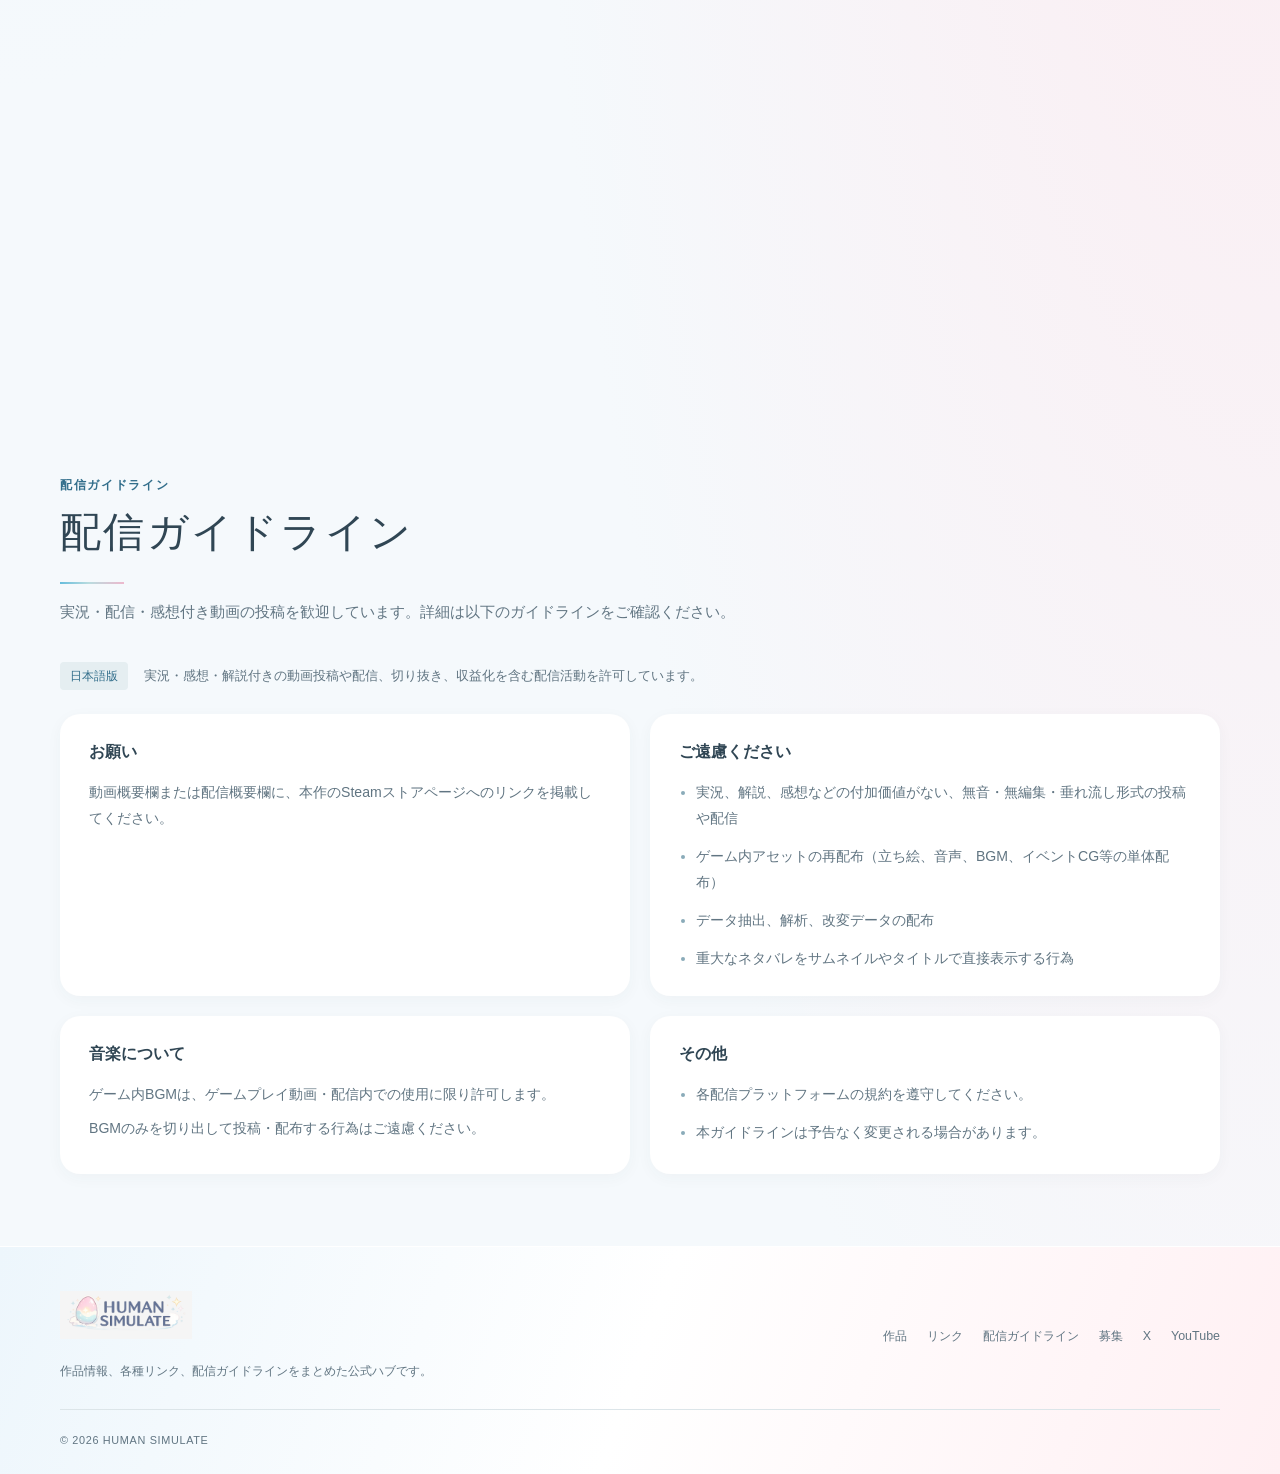
==== commit 3a27743d: "Use requested OL title artwork and simplify copy and work links" ====
--- a/index.html
+++ b/index.html
@@ -12,18 +12,18 @@
   <meta property="og:title" content="HUMAN SIMULATE | 恋愛ADV中心の同人ゲームサークル">
   <meta property="og:description" content="キャラクターとの時間を丁寧に描く、恋愛ADV中心の同人ゲームサークル。作品情報、リンク集、配信ガイドラインを掲載しています。">
   <meta property="og:url" content="https://humansim-official.github.io/human-simulate-site/">
-  <meta property="og:image" content="https://humansim-official.github.io/human-simulate-site/assets/images/ol-main.webp">
+  <meta property="og:image" content="https://humansim-official.github.io/human-simulate-site/assets/images/ol-title.webp">
   <meta property="og:image:alt" content="隣のOLさんのメインビジュアル">
   <meta name="twitter:card" content="summary_large_image">
   <meta name="twitter:title" content="HUMAN SIMULATE | 恋愛ADV中心の同人ゲームサークル">
   <meta name="twitter:description" content="やさしさや切なさ、人との距離の変化を大切にした物語作品を制作しています。">
-  <meta name="twitter:image" content="https://humansim-official.github.io/human-simulate-site/assets/images/ol-main.webp">
+  <meta name="twitter:image" content="https://humansim-official.github.io/human-simulate-site/assets/images/ol-title.webp">
   <link rel="canonical" href="https://humansim-official.github.io/human-simulate-site/">
   <link rel="icon" type="image/png" href="assets/images/favicon.png">
   <link rel="apple-touch-icon" href="assets/images/favicon.png">
   <link rel="alternate" hreflang="ja" href="index.html">
   <link rel="alternate" hreflang="en" href="en/index.html">
-  <link rel="stylesheet" href="style.css?v=20261108-2">
+  <link rel="stylesheet" href="style.css?v=20261108-3">
   <!-- Google tag (gtag.js) -->
   <script async src="https://www.googletagmanager.com/gtag/js?id=G-D9LKPD24TH"></script>
   <script>
@@ -85,13 +85,12 @@
       <div class="section__shell">
         <div class="showcase__intro">
           <h1>HUMAN SIMULATE <span>公式サイト</span></h1>
-          <p>何気ない時間が、特別な物語になる。</p>
         </div>
 
         <div class="showcase__stage">
           <article class="showcase__slide" id="feature-ol" data-slide aria-labelledby="feature-title-ol">
             <a class="showcase__visual" href="#work-ol" tabindex="0">
-              <img src="assets/images/ol-main.webp" alt="隣のOLさんのメインビジュアル" width="1920" height="1080" fetchpriority="high">
+              <img src="assets/images/ol-title.webp" alt="隣のOLさんのメインビジュアル" width="1920" height="1080" fetchpriority="high">
             </a>
             <div class="showcase__caption">
               <div>
@@ -141,7 +140,7 @@
 
         <div class="showcase__selectors" aria-label="表示する作品を選ぶ" hidden>
           <button class="showcase__selector" type="button" data-slide-select="0" aria-pressed="true" aria-controls="feature-ol">
-            <img src="assets/images/ol-thumb.webp" alt="" width="320" height="180" loading="lazy">
+            <img src="assets/images/ol-title-thumb.webp" alt="" width="320" height="180" loading="lazy">
             <span><small>新作</small>隣のOLさん</span>
           </button>
           <button class="showcase__selector" type="button" data-slide-select="1" aria-pressed="false" aria-controls="feature-touka">
@@ -158,7 +157,7 @@
           </button>
         </div>
         <div class="showcase__toolbar">
-          <p class="showcase__position" aria-live="polite" aria-atomic="true"><span data-slide-number>01</span> / 04 <span class="showcase__position-line" aria-hidden="true"></span> キャラクターと過ごす、ひとつひとつの物語。</p>
+          <p class="showcase__position" aria-live="polite" aria-atomic="true"><span data-slide-number>01</span> / 04</p>
           <div class="showcase__controls" data-slide-controls hidden>
             <button class="showcase__arrow" type="button" data-slide-step="-1" aria-label="前の作品"><span aria-hidden="true">←</span></button>
             <button class="showcase__autoplay" type="button" data-autoplay aria-pressed="false" aria-label="作品の自動切替"><span class="showcase__play-icon" aria-hidden="true"></span>自動切替</button>
@@ -191,14 +190,13 @@
         <div class="section__head">
           <p class="eyebrow">作品</p>
           <h2 class="section__title">作品一覧</h2>
-          <p class="section__lead">これから出会う物語と、これまで紡いできた物語。新作と公開中の作品をご紹介します。</p>
         </div>
 
         <div class="works-grid">
           <article class="work-card card work-card--upcoming" id="work-ol">
             <div class="work-card__gallery">
               <figure class="media-frame media-frame--wide">
-                <img src="assets/images/ol-main.webp" alt="隣のOLさんのメインビジュアル" width="1920" height="1080" loading="lazy">
+                <img src="assets/images/ol-title.webp" alt="隣のOLさんのメインビジュアル" width="1920" height="1080" loading="lazy">
               </figure>
               <div class="work-card__thumbs">
                 <figure class="media-thumb">
--- a/style.css
+++ b/style.css
@@ -114,7 +114,7 @@
 
 /* Artwork, colored light and white haze form separate background layers. */
 .showcase {
-  --showcase-art: url("assets/images/ol-main.webp");
+  --showcase-art: url("assets/images/ol-title.webp");
   --slide-duration: 7500ms;
   position: relative; isolation: isolate; overflow: hidden;
   padding: 30px 0 26px; background: #dcecf8;
@@ -149,7 +149,6 @@
 .showcase__intro { display: flex; align-items: center; justify-content: space-between; gap: 18px; margin: 0 0 20px; }
 .showcase__intro h1 { margin: 0; font-size: .78rem; font-weight: 600; letter-spacing: .15em; }
 .showcase__intro h1 span { padding-left: 12px; font-size: .65rem; letter-spacing: .06em; color: var(--muted); font-weight: 400; }
-.showcase__intro > p { margin: 0; font-family: var(--font-serif); font-size: .98rem; letter-spacing: .12em; }
 .showcase__stage {
   position: relative; max-width: 900px; margin: auto; border: 4px solid rgba(255,255,255,.96);
   border-radius: 24px; overflow: hidden; background: #fff;
@@ -188,7 +187,6 @@
 .showcase__toolbar { max-width: 1000px; margin: 20px auto 0; display: flex; justify-content: space-between; align-items: center; gap: 16px; }
 .showcase__position { display: flex; justify-content: center; align-items: center; gap: 10px; margin: 0; font-size: .7rem; letter-spacing: .07em; color: #465f74; }
 .showcase__position [data-slide-number] { font-weight: 700; }
-.showcase__position-line { width: 32px; height: 1px; background: #9ab1ba; margin-inline: 8px; }
 .showcase__controls { display: flex; align-items: center; gap: 8px; flex-shrink: 0; }
 .showcase__arrow, .showcase__autoplay {
   display: inline-flex; justify-content: center; align-items: center; gap: 8px;
@@ -234,8 +232,19 @@
 .work-card__text { margin: 0; font-size: .9rem; color: var(--muted); }
 .work-card__links { display: grid; gap: 18px; }
 .work-card__label { margin: 0 0 7px; font-size: .75rem; color: var(--muted); }
-.button-row { display: flex; flex-wrap: wrap; gap: 8px; }
-.button-row .button { flex: 1 1 120px; }
+.button-row { display: grid; grid-template-columns: repeat(2, minmax(0, 1fr)); grid-auto-rows: 1fr; gap: 10px; }
+.button-row .button {
+  min-width: 0; min-height: 54px; padding: 12px 16px; gap: 10px;
+  justify-content: space-between; border-radius: 10px; border-color: #a9c2d0;
+  background: linear-gradient(120deg, #f0f6fa, #e8f1f6); color: #2f5064;
+  text-align: left; font-weight: 600; line-height: 1.5;
+  box-shadow: 0 2px 0 rgba(63,104,140,.07);
+}
+.button-row .button::after { content: "\2197"; flex-shrink: 0; font-size: 1rem; font-weight: 400; color: #65869a; }
+.button-row .button:hover { background: #dcebf4; border-color: #698fa6; color: #1e4056; box-shadow: 0 4px 12px rgba(63,104,140,.12); }
+.button-row .button--ghost { background: #fff7f2; border-color: #d6c3b8; color: #654d43; }
+.button-row .button--ghost::after { color: #987968; }
+.button-row .button--ghost:hover { background: #f7e9df; border-color: #a78b79; color: #543d32; }
 .release-notice { padding: 18px 20px; background: linear-gradient(115deg,#eaf5fb,#f7f1f7); border-left: 3px solid #86b8d1; border-radius: 0 12px 12px 0; }
 .release-notice__status { font-weight: 700; font-size: .88rem; }
 .release-notice p { margin: 6px 0 12px; font-size: .82rem; color: var(--muted); }
@@ -339,7 +348,6 @@
   .section { padding-block: 48px; }
   .showcase { padding-top: 20px; }
   .showcase__intro { display: block; }
-  .showcase__intro > p { margin-top: 8px; font-size: .82rem; }
   .showcase__stage { border-width: 3px; border-radius: 12px; }
   .showcase__visual img { height: auto; aspect-ratio: 16/9; }
   .showcase__caption { padding: 18px; display: grid; align-content: center; gap: 14px; min-height: 200px; }
@@ -349,9 +357,8 @@
   .showcase__selector img { height: auto; aspect-ratio: 16/9; }
   .showcase__selector > span { font-size: .75rem; }
   .showcase__selector small { font-size: .68rem; letter-spacing: 0; }
-  .showcase__toolbar { flex-wrap: wrap; justify-content: center; gap: 10px; }
+  .showcase__toolbar { justify-content: space-between; gap: 10px; }
   .showcase__position { font-size: .7rem; gap: 6px; }
-  .showcase__position-line { width: 20px; margin-inline: 3px; }
   .news__layout { grid-template-columns: 1fr; gap: 16px; }
   .news__item { grid-template-columns: auto 1fr auto; gap: 8px 14px; }
   .news__tag { justify-self: start; }
@@ -369,11 +376,15 @@
 @media (max-width: 600px) {
   .showcase__selectors { grid-template-columns: repeat(2,minmax(0,1fr)); gap: 12px; }
   .showcase__selector > span { padding: 0 4px; }
-  .showcase__toolbar { flex-direction: column; margin-top: 16px; }
+  .showcase__toolbar { margin-top: 16px; }
 }
 @media (max-width: 380px) {
   .work-card { padding: 16px; }
   .brand__logo { width: 126px; }
+}
+@media (max-width: 480px) {
+  .button-row .button { min-height: 64px; justify-content: center; padding: 10px; text-align: center; font-size: .82rem; }
+  .button-row .button::after { display: none; }
 }
 @media (prefers-reduced-motion: reduce) {
   html { scroll-behavior: auto; }
